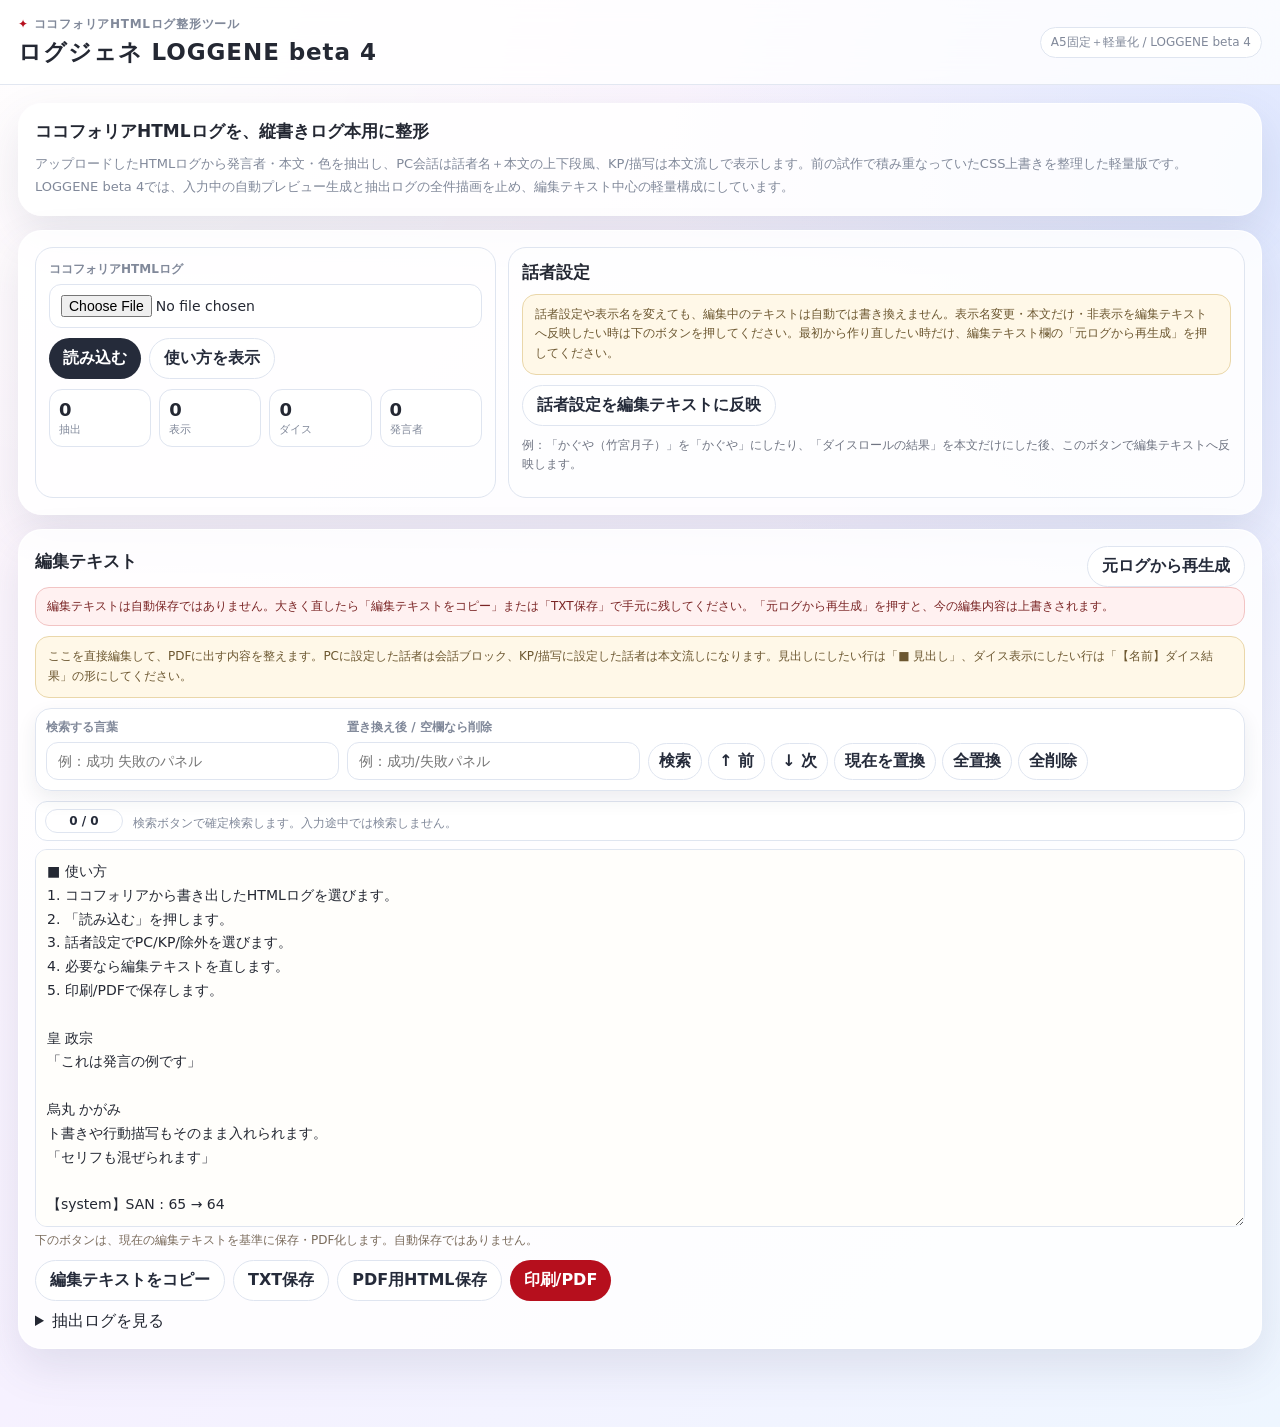
==== index.html @ 78e74b11 "Add files via upload" ====
<!DOCTYPE html>
<html lang="ja">
<head>
<meta charset="UTF-8" />
<meta name="viewport" content="width=device-width, initial-scale=1.0" />
<title>ログジェネ LOGGENE beta 4 軽量版</title>
<link rel="icon" href="favicon.ico" sizes="any">
<link rel="icon" type="image/png" sizes="32x32" href="favicon-32x32.png">
<link rel="icon" type="image/png" sizes="16x16" href="favicon-16x16.png">
<link rel="apple-touch-icon" href="apple-touch-icon.png">
<link rel="manifest" href="site.webmanifest">
<meta name="theme-color" content="#1900a8">
<style>
:root{
  --bg1:#fff8fb;
  --bg2:#f6f1ff;
  --bg3:#eef6ff;
  --card:rgba(255,255,255,.84);
  --paper:#fffdf8;
  --ink:#242833;
  --muted:#81899a;
  --line:#dfe5f0;
  --accent:#b60f1d;
  --shadow:0 18px 44px rgba(75,82,115,.13);
  --preview-font:15px;
  --speaker-height:7.2em;
  --speaker-font:.86em;
  --body-height:30em;
  --turn-gap:1.1em;
}
*{box-sizing:border-box}
html,body{margin:0;min-height:100%}
body{
  color:var(--ink);
  font-family:"Hiragino Sans","Yu Gothic",system-ui,sans-serif;
  background:
    radial-gradient(circle at 8% 0%, rgba(255,255,255,.95), transparent 30%),
    radial-gradient(circle at 100% 12%, rgba(207,225,255,.58), transparent 34%),
    linear-gradient(135deg,var(--bg1),var(--bg2) 52%,var(--bg3));
}
header{
  position:sticky;top:0;z-index:10;
  background:rgba(255,255,255,.78);
  backdrop-filter:blur(16px);
  border-bottom:1px solid rgba(223,229,240,.9);
}
.header-inner{max-width:1280px;margin:0 auto;padding:16px 18px;display:flex;justify-content:space-between;align-items:center;gap:14px}
.kicker{color:var(--muted);font-size:12px;font-weight:900;letter-spacing:.06em}.kicker::before{content:"✦ ";color:var(--accent)}
h1{margin:4px 0 0;font-size:23px;letter-spacing:.04em}.badge{border:1px solid var(--line);background:#fff;border-radius:999px;padding:6px 10px;color:var(--muted);font-size:12px;white-space:nowrap}
main{max-width:1280px;margin:0 auto;padding:18px 18px 64px}.panel{background:var(--card);border:1px solid rgba(255,255,255,.94);box-shadow:var(--shadow);border-radius:24px;padding:16px;margin-bottom:14px}.lead{margin:0;color:var(--muted);font-size:13px;line-height:1.75}h2{font-size:17px;margin:0 0 10px}.grid{display:grid;grid-template-columns:1fr 1.6fr;gap:12px}.box{border:1px solid var(--line);background:rgba(255,255,255,.62);border-radius:18px;padding:13px}label{display:block;margin:0 0 6px;color:var(--muted);font-size:12px;font-weight:800}input,select,textarea{width:100%;border:1px solid var(--line);background:#fff;color:var(--ink);border-radius:12px;padding:10px 11px;font:inherit;font-size:14px}textarea{min-height:300px;height:42vh;line-height:1.7;resize:vertical;background:#fffefb}.checks{display:grid;grid-template-columns:repeat(2,minmax(0,1fr));gap:6px 12px}.check{display:flex;align-items:center;gap:8px;margin:0;color:#414755;font-size:13px;font-weight:500}.check input{width:auto}.settings-row{display:grid;grid-template-columns:repeat(5,minmax(0,1fr));gap:10px;margin-top:10px}.buttons{display:flex;flex-wrap:wrap;gap:8px;margin-top:10px}button{min-height:38px;border:0;border-radius:999px;background:#252b3a;color:#fff;padding:9px 14px;font:inherit;font-weight:900;cursor:pointer}button.secondary{background:#fff;color:#252b3a;border:1px solid var(--line)}button.warn{background:var(--accent)}button.small{min-height:27px;padding:3px 8px;font-size:11px}.stats{display:grid;grid-template-columns:repeat(4,1fr);gap:8px;margin-top:10px}.stat{background:#fff;border:1px solid var(--line);border-radius:13px;padding:9px}.stat b{display:block;font-size:18px}.stat span{display:block;color:var(--muted);font-size:11px;margin-top:2px}.names{display:grid;gap:7px;max-height:330px;overflow:auto}.chip{display:grid;grid-template-columns:1fr auto;gap:8px;align-items:start;border:1px solid var(--line);background:#fff;border-radius:14px;padding:9px}.chip-title{display:flex;align-items:center;gap:7px;min-width:0}.dot{width:10px;height:10px;border-radius:999px;background:var(--c,#888);flex:0 0 auto}.chip b{font-size:13px;overflow:hidden;text-overflow:ellipsis;white-space:nowrap}.chip small{display:block;color:var(--muted);font-size:11px;margin:4px 0 6px}.role{display:inline-block;border:1px solid var(--line);border-radius:999px;padding:1px 7px;font-weight:900}.role.pc{background:#252b3a;color:#fff}.role.kp{background:#f6efe1;color:#5b4b32}.role.off{background:#f4f4f4;color:#999}.role.body{background:#e9f3ff;color:#24537a}.role-buttons{display:flex;gap:4px;flex-wrap:wrap;justify-content:flex-end}.notice{background:#fff8e8;border:1px solid #ead7aa;color:#6c5730;border-radius:14px;padding:10px 12px;font-size:12px;line-height:1.65;margin-bottom:10px}.toolbar{display:flex;justify-content:space-between;align-items:center;gap:10px}.toolbar .buttons{margin:0}.preview-shell{height:76vh;min-height:680px;overflow:auto;padding:18px;border:1px solid var(--line);border-radius:22px;background:linear-gradient(90deg, rgba(210,216,228,.35) 1px, transparent 1px) 0 0/28px 28px,var(--paper);box-shadow:inset 0 0 0 1px rgba(255,255,255,.6)}.page{min-width:max-content;width:max-content;height:100%;padding:0 24px;writing-mode:vertical-rl;text-orientation:mixed;font-family:"Yu Mincho","Hiragino Mincho ProN","YuMincho",serif;font-size:var(--preview-font);line-height:1.9;letter-spacing:.03em;color:#171410}.pc-group{display:inline-flex;flex-direction:row-reverse;align-items:flex-start;vertical-align:top;writing-mode:horizontal-tb;gap:var(--turn-gap);margin-left:1.15em;break-inside:avoid}.pc-turn{display:inline-flex;flex-direction:column;align-items:flex-end;justify-content:flex-start;flex:0 0 auto;min-width:max-content;break-inside:avoid}.pc-speaker{display:block;writing-mode:vertical-rl;text-orientation:mixed;font-weight:900;font-size:var(--speaker-font);line-height:1.55;letter-spacing:.08em;min-height:var(--speaker-height);min-width:1.65em;width:max-content;margin:0 0 .42em;padding:0;text-align:start}.pc-body{display:block;writing-mode:vertical-rl;text-orientation:mixed;white-space:pre-wrap;line-height:1.9;min-width:1.85em;width:max-content;height:var(--body-height);max-height:var(--body-height);padding:.42em 0 0;border-top:1.6px solid rgba(35,31,27,.48);overflow-wrap:anywhere;word-break:normal}.narration{display:inline-block;vertical-align:top;writing-mode:vertical-rl;text-orientation:mixed;margin-left:1.05em;line-height:1.9;white-space:pre-wrap;break-inside:avoid}.narration strong{font-weight:900}.narration .mark{color:#8d7444;font-size:.72em;font-weight:900}.dice{display:inline-flex;vertical-align:top;writing-mode:vertical-rl;text-orientation:mixed;align-items:flex-start;justify-content:flex-start;margin-left:1.1em;padding:.45em .28em;border-radius:8px;background:#f4f0ea;color:#6f675d;font-size:.9em;white-space:pre-wrap;break-inside:avoid}.dice-name{font-weight:900;color:#4f463c;margin-bottom:.25em}.horizontal{writing-mode:horizontal-tb!important;min-width:auto;width:auto;height:auto}.horizontal .pc-group,.horizontal .pc-turn,.horizontal .pc-speaker,.horizontal .pc-body,.horizontal .narration,.horizontal .dice{display:block!important;writing-mode:horizontal-tb!important;min-width:0!important;width:auto!important;height:auto!important;max-height:none!important}.horizontal .pc-group{margin:0 0 1em!important}.horizontal .pc-turn{margin:0 0 1.1em!important}.horizontal .pc-speaker{min-height:0!important;border-bottom:1px solid #e1d7c9;margin:0 0 .3em!important;padding:0 0 .25em!important}.horizontal .pc-body{border-top:0!important;border-left:3px solid #ddd;padding:.1em 0 .1em .8em!important}.horizontal .narration,.horizontal .dice{margin:0 0 1em!important}.raw{max-height:220px;overflow:auto;background:#fff;border:1px solid var(--line);border-radius:12px;padding:10px;font-size:12px}.raw-item{border-bottom:1px solid #eee6d8;padding:8px 0}.raw-meta{display:flex;gap:6px;flex-wrap:wrap;color:var(--muted);margin-bottom:4px}.raw-body{white-space:pre-wrap;line-height:1.6}@media(max-width:980px){.grid{grid-template-columns:1fr}.settings-row,.checks{grid-template-columns:1fr 1fr}.preview-shell{min-height:610px}}@media(max-width:640px){main{padding:12px}.header-inner{display:block}h1{font-size:20px}.badge{display:inline-block;margin-top:8px}.settings-row,.checks,.stats{grid-template-columns:1fr}.buttons button{width:100%}}

.find-panel{display:grid;grid-template-columns:1fr 1fr auto;gap:8px;align-items:end;margin:10px 0}.find-panel .find-buttons{display:flex;gap:6px;flex-wrap:wrap}.find-panel button{min-height:34px;padding:7px 10px}.find-note{color:var(--muted);font-size:12px;line-height:1.5;margin-top:4px}
/* v9: dialogue rule behavior */
.pc-turn.speaker-continued .pc-speaker{visibility:hidden;}
.pc-turn.speaker-change{margin-left:.42em;}
.pc-turn.dialogue-connect .pc-body{margin-left:-.46em;padding-left:.46em;}
.pc-turn.speaker-change.dialogue-connect .pc-body{margin-left:-.88em;padding-left:.88em;}
@media(max-width:760px){.find-panel{grid-template-columns:1fr}.find-panel .find-buttons button{width:100%}}
#measureHost{position:absolute!important;left:-100000px!important;top:0!important;display:block!important;visibility:hidden!important;background:#fff!important;pointer-events:none!important;z-index:-1!important}
#printHost .print-page,#measureHost .print-page{box-sizing:border-box;width:118mm;height:178mm;margin:0;padding:0;overflow:hidden;background:#fff;page-break-after:always;break-after:page}
#printHost .print-page:last-child,#measureHost .print-page:last-child{page-break-after:auto;break-after:auto}
#printHost .print-content,#measureHost .print-content{display:block;box-sizing:border-box;width:100%;height:100%;padding-left:3mm;writing-mode:vertical-rl;text-orientation:mixed;font-family:"Yu Mincho","Hiragino Mincho ProN","YuMincho",serif;font-size:10.2pt;line-height:1.78;letter-spacing:.025em;color:#171410;background:#fff;overflow:hidden}
#printHost .pc-group,#measureHost .pc-group{display:inline-flex;flex-direction:row-reverse;align-items:flex-start;vertical-align:top;writing-mode:horizontal-tb;gap:.75em;margin-left:.85em;break-inside:avoid;page-break-inside:avoid}
#printHost .pc-turn,#measureHost .pc-turn{display:inline-flex;flex-direction:column;align-items:flex-end;justify-content:flex-start;flex:0 0 auto;min-width:max-content;margin:0;padding:0;break-inside:avoid;page-break-inside:avoid}
#printHost .pc-speaker,#measureHost .pc-speaker{display:block;writing-mode:vertical-rl;text-orientation:mixed;font-weight:900;font-size:.8em;line-height:1.5;letter-spacing:.07em;min-height:6.2em;min-width:1.6em;width:max-content;margin:0 0 .32em;padding:0;text-align:start;box-sizing:border-box}
#printHost .pc-body,#measureHost .pc-body{display:block;writing-mode:vertical-rl;text-orientation:mixed;white-space:pre-wrap;line-height:1.78;min-width:1.75em;width:max-content;height:var(--pdf-body-height,34em);max-height:var(--pdf-body-height,34em);margin:0;padding:.32em 0 0;box-sizing:border-box;border-top:1.35px solid rgba(35,31,27,.52);overflow-wrap:anywhere;word-break:normal;overflow:visible}
#printHost .narration,#measureHost .narration{display:inline-block;vertical-align:top;writing-mode:vertical-rl;text-orientation:mixed;margin-left:.85em;line-height:1.78;white-space:pre-wrap;break-inside:avoid;page-break-inside:avoid}
#printHost .narration strong,#measureHost .narration strong{font-weight:900}
#printHost .narration .mark,#measureHost .narration .mark{color:#8d7444;font-size:.72em;font-weight:900}
#printHost .dice,#measureHost .dice{display:inline-block;vertical-align:top;writing-mode:vertical-rl;text-orientation:mixed;margin-left:.85em;padding:.45em .35em;border-radius:8px;background:#fff;color:#4f463c;border:1.2px solid rgba(95,86,74,.7);font-size:.86em;font-weight:700;line-height:1.62;white-space:pre-wrap;break-inside:avoid;page-break-inside:avoid;box-sizing:border-box;overflow:visible;overflow-wrap:anywhere;word-break:normal;-webkit-print-color-adjust:exact;print-color-adjust:exact}
#printHost .dice-name,#measureHost .dice-name{font-weight:900;color:#4f463c;margin-bottom:.25em}

#printHost{display:none}
@media print{
  @page{size:A5;margin:16mm 14mm}
  html,body{margin:0!important;padding:0!important;background:#fff!important;min-height:0!important}
  body > *:not(#printHost){display:none!important}
  #printHost{
    display:block!important;
    margin:0!important;
    padding:0!important;
    background:#fff!important;
    color:#171410!important;
  }
  #printHost .print-page{
    display:block!important;
    writing-mode:vertical-rl!important;
    text-orientation:mixed!important;
    font-family:"Yu Mincho","Hiragino Mincho ProN","YuMincho",serif!important;
    font-size:10.5pt!important;
    line-height:1.85!important;
    letter-spacing:.03em!important;
    color:#171410!important;
    background:#fff!important;
    height:240mm!important;
    width:max-content!important;
    min-width:max-content!important;
    overflow:visible!important;
    padding:0!important;
    margin:0!important;
  }
  #printHost .pc-group{
    display:inline-flex!important;
    flex-direction:row-reverse!important;
    align-items:flex-start!important;
    vertical-align:top!important;
    writing-mode:horizontal-tb!important;
    gap:1.05em!important;
    margin-left:1.1em!important;
    break-inside:avoid!important;
    page-break-inside:avoid!important;
  }
  #printHost .pc-turn{
    display:inline-flex!important;
    flex-direction:column!important;
    align-items:flex-end!important;
    flex:0 0 auto!important;
    min-width:max-content!important;
    break-inside:avoid!important;
    page-break-inside:avoid!important;
  }
  #printHost .pc-speaker{
    display:block!important;
    writing-mode:vertical-rl!important;
    text-orientation:mixed!important;
    font-weight:900!important;
    font-size:.82em!important;
    line-height:1.55!important;
    letter-spacing:.08em!important;
    min-height:7.2em!important;
    min-width:1.65em!important;
    width:max-content!important;
    margin:0 0 .38em!important;
    padding:0!important;
  }
  #printHost .pc-body{
    display:block!important;
    writing-mode:vertical-rl!important;
    text-orientation:mixed!important;
    white-space:pre-wrap!important;
    line-height:1.85!important;
    min-width:1.85em!important;
    width:max-content!important;
    height:30em!important;
    max-height:30em!important;
    padding:.38em 0 0!important;
    border-top:1.4px solid rgba(35,31,27,.48)!important;
    overflow-wrap:anywhere!important;
  }
  #printHost .narration{
    display:inline-block!important;
    vertical-align:top!important;
    writing-mode:vertical-rl!important;
    text-orientation:mixed!important;
    margin-left:1.05em!important;
    line-height:1.85!important;
    white-space:pre-wrap!important;
    break-inside:avoid!important;
    page-break-inside:avoid!important;
  }
  #printHost .dice{
    display:inline-flex!important;
    vertical-align:top!important;
    writing-mode:vertical-rl!important;
    text-orientation:mixed!important;
    margin-left:1.1em!important;
    padding:.42em .25em!important;
    border-radius:8px!important;
    background:#f4f0ea!important;
    color:#6f675d!important;
    font-size:.9em!important;
    white-space:pre-wrap!important;
    break-inside:avoid!important;
    page-break-inside:avoid!important;
  }
}


/* v5: PDF safety mode + PC dialogue rule preservation.
   Print pages are still generated manually, but each page keeps the same
   PC structure as the preview: speaker row / separator rule / body row. */
@media print{
  @page{size:A5;margin:14mm 12mm}
  html,body{margin:0!important;padding:0!important;background:#fff!important;width:auto!important;height:auto!important;min-height:0!important;overflow:visible!important}
  body > *:not(#printHost){display:none!important}
  #printHost{display:block!important;margin:0!important;padding:0!important;background:#fff!important;color:#171410!important;overflow:visible!important}
  #printHost .print-page{
    display:block!important;
    box-sizing:border-box!important;
    width:124mm!important;
    height:182mm!important;
    min-width:0!important;
    max-width:124mm!important;
    min-height:0!important;
    max-height:182mm!important;
    margin:0!important;
    padding:0!important;
    overflow:hidden!important;
    background:#fff!important;
    page-break-after:always!important;
    break-after:page!important;
  }
  #printHost .print-page:last-child{page-break-after:auto!important;break-after:auto!important}
  #printHost .print-content{
    display:block!important;
    width:100%!important;
    height:100%!important;
    writing-mode:vertical-rl!important;
    text-orientation:mixed!important;
    font-family:"Yu Mincho","Hiragino Mincho ProN","YuMincho",serif!important;
    font-size:10.5pt!important;
    line-height:1.85!important;
    letter-spacing:.03em!important;
    color:#171410!important;
    overflow:hidden!important;
  }
  #printHost .pc-group{
    display:inline-flex!important;
    flex-direction:row-reverse!important;
    align-items:flex-start!important;
    vertical-align:top!important;
    writing-mode:horizontal-tb!important;
    gap:.9em!important;
    margin-left:1em!important;
    break-inside:avoid!important;
    page-break-inside:avoid!important;
  }
  #printHost .pc-turn{
    display:inline-flex!important;
    flex-direction:column!important;
    align-items:flex-end!important;
    justify-content:flex-start!important;
    flex:0 0 auto!important;
    width:auto!important;
    min-width:max-content!important;
    margin:0!important;
    padding:0!important;
    break-inside:avoid!important;
    page-break-inside:avoid!important;
  }
  #printHost .pc-speaker{
    display:block!important;
    writing-mode:vertical-rl!important;
    text-orientation:mixed!important;
    font-weight:900!important;
    font-size:.82em!important;
    line-height:1.55!important;
    letter-spacing:.08em!important;
    min-height:7.2em!important;
    min-width:1.65em!important;
    width:max-content!important;
    margin:0 0 .38em 0!important;
    padding:0!important;
    text-align:start!important;
  }
  #printHost .pc-body{
    display:block!important;
    writing-mode:vertical-rl!important;
    text-orientation:mixed!important;
    white-space:pre-wrap!important;
    line-height:1.85!important;
    min-width:1.85em!important;
    width:max-content!important;
    height:26em!important;
    max-height:26em!important;
    margin:0!important;
    padding:.38em 0 0!important;
    box-sizing:border-box!important;
    border-top:1.45px solid rgba(35,31,27,.52)!important;
    overflow-wrap:anywhere!important;
    word-break:normal!important;
  }
  #printHost .narration{
    display:inline-block!important;
    vertical-align:top!important;
    writing-mode:vertical-rl!important;
    text-orientation:mixed!important;
    margin-left:1em!important;
    line-height:1.85!important;
    white-space:pre-wrap!important;
    break-inside:avoid!important;
    page-break-inside:avoid!important;
  }
  #printHost .narration strong{font-weight:900!important}
  #printHost .narration .mark{color:#8d7444!important;font-size:.72em!important;font-weight:900!important}
  #printHost .dice{
    display:inline-flex!important;
    vertical-align:top!important;
    writing-mode:vertical-rl!important;
    text-orientation:mixed!important;
    margin-left:1em!important;
    padding:.42em .25em!important;
    border-radius:8px!important;
    background:#f4f0ea!important;
    color:#6f675d!important;
    font-size:.9em!important;
    white-space:pre-wrap!important;
    break-inside:avoid!important;
    page-break-inside:avoid!important;
  }
  #printHost .dice-name{font-weight:900!important;color:#4f463c!important;margin-bottom:.25em!important}
}



/* v7: PDF callout border + fuller pages */
@media print{
  #printHost, #printHost *{
    -webkit-print-color-adjust:exact!important;
    print-color-adjust:exact!important;
  }
  #printHost .print-content{
    font-size:10.5pt!important;
    line-height:1.78!important;
  }
  #printHost .pc-group{
    gap:.78em!important;
    margin-left:.9em!important;
  }
  #printHost .pc-speaker{
    min-height:6.6em!important;
    margin-bottom:.34em!important;
  }
  #printHost .pc-body{
    height:38em!important;
    max-height:38em!important;
    border-top:1.55px solid rgba(35,31,27,.62)!important;
    padding-top:.36em!important;
  }
  #printHost .dice{
    display:inline-block!important;
    border:1px solid rgba(95,86,74,.55)!important;
    background:#fff!important;
    color:#4f463c!important;
    padding:.5em .35em!important;
    border-radius:8px!important;
    font-weight:700!important;
    line-height:1.7!important;
    box-decoration-break:clone!important;
    -webkit-box-decoration-break:clone!important;
  }
  #printHost .callout{
    border:1.2px solid rgba(95,86,74,.68)!important;
  }
  #printHost .narration{
    margin-left:.92em!important;
  }
}



/* v9: PDF header/footer-safe page, page number, find result navigator, callout overflow fix */
.find-panel.upgraded{grid-template-columns:1fr 1fr 2fr;align-items:end}.find-status-row{display:flex;align-items:center;gap:10px;margin:6px 0 8px}.find-counter{display:inline-flex;align-items:center;justify-content:center;min-width:68px;border:1px solid var(--line);border-radius:999px;background:#fff;padding:4px 10px;font-weight:900;color:#252b3a;font-size:12px}.find-results{display:flex;gap:6px;overflow-x:auto;padding:6px 0 2px;margin-bottom:8px}.find-result{display:flex;align-items:center;gap:6px;min-width:210px;max-width:310px;min-height:32px;border:1px solid var(--line);border-radius:12px;background:#fff;color:#252b3a;padding:6px 8px;text-align:left;font-size:12px;font-weight:600}.find-result b{flex:0 0 auto;color:var(--muted)}.find-result span{overflow:hidden;text-overflow:ellipsis;white-space:nowrap}.find-result mark{background:#fff2a8;border-radius:4px;padding:0 2px}.find-result.active{border-color:#252b3a;box-shadow:0 0 0 2px rgba(37,43,58,.12)}
@media(max-width:760px){.find-panel.upgraded{grid-template-columns:1fr}.find-status-row{align-items:flex-start;flex-direction:column}.find-results{display:grid;grid-template-columns:1fr}.find-result{max-width:none;width:100%}}

#printHost .print-page,#measureHost .print-page{width:148mm!important;height:210mm!important;padding:13mm 12mm 15mm 12mm!important;margin:0!important;position:relative!important;overflow:hidden!important;background:#fff!important;box-sizing:border-box!important;page-break-after:always!important;break-after:page!important;}
#printHost .print-content,#measureHost .print-content{width:100%!important;height:100%!important;padding:0 2mm 4mm 0!important;box-sizing:border-box!important;overflow:hidden!important;background:#fff!important;}
#printHost .page-mark,#measureHost .page-mark{position:absolute;left:0;right:0;bottom:5mm;text-align:center;font-family:"Yu Mincho","Hiragino Mincho ProN","YuMincho",serif;font-size:9pt;letter-spacing:.08em;color:#171410;writing-mode:horizontal-tb!important;}
#printHost .dice,#measureHost .dice{display:inline-block!important;max-height:156mm!important;min-width:1.8em!important;line-height:1.52!important;font-size:8.8pt!important;padding:.38em .32em!important;border:1.25px solid rgba(95,86,74,.75)!important;border-radius:7px!important;background:#fff!important;overflow:hidden!important;box-sizing:border-box!important;}
#printHost .dice-text,#measureHost .dice-text{display:block!important;writing-mode:vertical-rl!important;text-orientation:mixed!important;white-space:pre-wrap!important;overflow-wrap:anywhere!important;word-break:normal!important;}
#printHost .after-callout,#measureHost .after-callout{margin-left:.95em!important;}
@media print{ @page{size:A5;margin:0!important} html,body{width:148mm!important;min-height:210mm!important;margin:0!important;padding:0!important;background:#fff!important} body > *:not(#printHost){display:none!important} #printHost{display:block!important;margin:0!important;padding:0!important;background:#fff!important;overflow:visible!important} #printHost .print-page{width:148mm!important;height:210mm!important;padding:13mm 12mm 15mm 12mm!important;margin:0!important;position:relative!important;overflow:hidden!important;page-break-after:always!important;break-after:page!important;box-shadow:none!important} #printHost .print-page:last-child{page-break-after:auto!important;break-after:auto!important} #printHost .print-content{width:100%!important;height:100%!important;padding:0 2mm 4mm 0!important;overflow:hidden!important} #printHost .page-mark{position:absolute!important;left:0!important;right:0!important;bottom:5mm!important;text-align:center!important;writing-mode:horizontal-tb!important;font-size:9pt!important} }



/* v10: manual search, print size selector, safer PDF margins */
.find-results{display:none!important}
.find-panel.upgraded{grid-template-columns:1fr 1fr 2fr!important}
#findCounter{min-width:78px}
.print-size-help{margin-top:6px;color:var(--muted);font-size:12px;line-height:1.5}
#printHost .print-page,#measureHost .print-page{padding:0!important}
#printHost .print-content,#measureHost .print-content{padding:0!important}
@media print{
  @page{margin:0!important}
}



/* v10 final PDF overrides */
#printHost .pc-body,#measureHost .pc-body{height:var(--pdf-body-height,34em)!important;max-height:var(--pdf-body-height,34em)!important;}
#printHost .dice,#measureHost .dice{max-height:var(--pdf-dice-max,170mm)!important;overflow:hidden!important;}
#printHost .narration,#measureHost .narration{margin-left:.78em!important;}
#printHost .pc-group,#measureHost .pc-group{margin-left:.78em!important;gap:.68em!important;}


/* v13: ダイス枠の直後に本文が詰まって見えないように余白を強める */
.after-callout{margin-left:2.6em!important;vertical-align:top!important;}

/* v40: PDF前プレビュー */
.print-preview-panel{position:relative}
.print-preview-status{display:inline-flex;align-items:center;padding:8px 10px;border:1px solid var(--line);border-radius:999px;background:#fff;color:var(--muted);font-size:12px;font-weight:800}
.print-preview-wrap{height:78vh;min-height:640px;border:1px solid var(--line);border-radius:18px;background:#ddd;overflow:auto;padding:18px;box-shadow:inset 0 0 0 1px rgba(255,255,255,.6)}
#printPreviewFrame{display:block;width:100%;height:100%;border:0;background:#ddd;border-radius:12px}
@media(max-width:800px){.print-preview-wrap{height:70vh;min-height:520px;padding:10px}.print-preview-panel .buttons{gap:6px}}

.find-panel.upgraded{position:sticky;top:8px;z-index:20;background:rgba(255,255,255,.96);backdrop-filter:blur(6px);border:1px solid var(--line);border-radius:16px;padding:10px;box-shadow:0 8px 20px rgba(40,45,60,.08)}
.find-status-row{position:sticky;top:104px;z-index:19;background:rgba(255,255,255,.96);border:1px solid var(--line);border-radius:12px;padding:7px 9px;margin:8px 0;display:flex;gap:10px;align-items:center;flex-wrap:wrap}
.find-results{position:sticky;top:150px;z-index:18;max-height:120px;overflow:auto;background:#fff;border:1px solid var(--line);border-radius:12px;margin:8px 0 10px;padding:6px;box-shadow:0 8px 18px rgba(40,45,60,.06)}
.find-results:empty{display:none}
.find-hit{display:block;width:100%;text-align:left;border:1px solid #ece2d1;background:#fffaf2;color:#252b3a;border-radius:10px;padding:6px 8px;margin:4px 0;font-size:12px;line-height:1.45;min-height:auto;white-space:nowrap;overflow:hidden;text-overflow:ellipsis}
.find-hit.active{background:#252b3a;color:#fff;border-color:#252b3a}
.find-context{font-weight:800}

.preview-editable{outline:0;border-radius:8px;transition:background .12s, box-shadow .12s;}
.preview-editable:hover{background:rgba(176,140,82,.10);box-shadow:0 0 0 1px rgba(176,140,82,.22) inset;}
.preview-editable:focus{background:rgba(255,248,230,.95);box-shadow:0 0 0 2px rgba(176,140,82,.38) inset;}
.preview-editable[contenteditable="true"]{caret-color:#6f4a18;}
.preview-edit-hint{font-size:12px;color:#7a6b5c;margin:6px 0 0;}

.preset-card{border:1px solid var(--line);border-radius:18px;background:#fffaf0;padding:14px 15px;margin-bottom:12px;line-height:1.8;color:#5b4b2b}.preset-card b{display:block;color:#1f2937;font-size:16px;margin-bottom:4px}.preset-card p{margin:0 0 6px}.preset-card .mini{font-size:12px;color:#88724b}.settings-simple .buttons{margin-top:12px}.save-actions{display:flex;flex-wrap:wrap;gap:8px;margin:10px 0}.save-actions button{min-height:40px}.editor-actions-note{font-size:12px;color:#7a6b5c;line-height:1.6;margin:0 0 8px}.danger-note{background:#fff1f1;border:1px solid #f2c4c4;color:#7a2525;border-radius:14px;padding:9px 11px;font-size:12px;line-height:1.6;margin-bottom:10px}
.mini-note{font-size:12px;color:#6f7482;line-height:1.6;margin:0 0 10px}.display-name-label{display:block;font-size:12px;color:#6f7482;margin-top:6px}.display-name-label input{margin-top:3px}
</style>
</head>
<body>
<header><div class="header-inner"><div><div class="kicker">ココフォリアHTMLログ整形ツール</div><h1>ログジェネ LOGGENE beta 4</h1></div><span class="badge">A5固定＋軽量化 / LOGGENE beta 4</span></div></header>
<main>
<section class="panel intro"><h2>ココフォリアHTMLログを、縦書きログ本用に整形</h2><p class="lead">アップロードしたHTMLログから発言者・本文・色を抽出し、PC会話は話者名＋本文の上下段風、KP/描写は本文流しで表示します。前の試作で積み重なっていたCSS上書きを整理した軽量版です。LOGGENE beta 4では、入力中の自動プレビュー生成と抽出ログの全件描画を止め、編集テキスト中心の軽量構成にしています。</p></section>
<section class="panel controls"><div class="grid"><div class="box"><label for="fileInput">ココフォリアHTMLログ</label><input id="fileInput" type="file" accept=".html,text/html"><div class="buttons"><button id="loadBtn">読み込む</button><button class="secondary" id="demoBtn">使い方を表示</button></div><div class="stats"><div class="stat"><b id="statTotal">0</b><span>抽出</span></div><div class="stat"><b id="statShown">0</b><span>表示</span></div><div class="stat"><b id="statDice">0</b><span>ダイス</span></div><div class="stat"><b id="statNames">0</b><span>発言者</span></div></div></div><div class="box"><h2>話者設定</h2><div class="notice">話者設定や表示名を変えても、編集中のテキストは自動では書き換えません。表示名変更・本文だけ・非表示を編集テキストへ反映したい時は下のボタンを押してください。最初から作り直したい時だけ、編集テキスト欄の「元ログから再生成」を押してください。</div><div class="buttons" style="margin:10px 0"><button class="secondary" id="applySpeakerSettingsBtn" type="button">話者設定を編集テキストに反映</button></div><div class="mini-note">例：「かぐや（竹宮月子）」を「かぐや」にしたり、「ダイスロールの結果」を本文だけにした後、このボタンで編集テキストへ反映します。</div><div id="nameList" class="names"></div></div></div>
<div class="hidden-settings" style="display:none">
  <label class="check"><input id="skipEmpty" type="checkbox" checked>空の発言を除外</label>
  <label class="check"><input id="skipDice" type="checkbox">ダイス結果を除外</label>
  <label class="check"><input id="skipSystem" type="checkbox">system発言を除外</label>
  <label class="check"><input id="mergeSameSpeaker" type="checkbox" checked>同じ発言者の連続発言をまとめる</label>
  <label class="check"><input id="scenarioAsNarration" type="checkbox" checked>シナリオ描写を本文扱いにする</label>
  <label class="check"><input id="fullWidthPunctuation" type="checkbox" checked>記号を縦書き向けに整える</label>
  <select id="fontSize"><option value="15px" selected>標準</option></select>
  <select id="speakerHeight"><option value="7.2em" selected>標準</option></select>
  <select id="speakerFont"><option value=".86em" selected>標準</option></select>
  <select id="bodyHeight"><option value="30em" selected>標準</option></select>
  <select id="turnGap"><option value="1.1em" selected>標準</option></select>
  <select id="pdfSize"><option value="A5" selected>A5（固定）</option></select>
  <select id="pdfLines"><option value="safe" selected>安全</option></select>
  <input id="pdfPcChars" type="number" value="37">
  <input id="pdfMaxCols" type="number" value="14">
  <input id="pdfSafeLeft" type="number" value="2.5">
  <input id="pdfSafeRight" type="number" value="2">
  <input id="pdfSafeBottom" type="number" value="2.5">
  <input id="scenarioNames" type="text" value="部屋説明,START画面,導入,探索可能箇所,プロローグ,お話,ノイズ,決断,ENDA,ニュース,SNS,まとめ,アニメ,手を伸ばす,▼">
  <button id="rerenderBtn" type="button">再変換</button><button id="previewBtn" type="button">プレビュー更新</button><button id="htmlBtn" type="button">HTML保存</button>
</div></section>
<section class="panel editor"><div class="toolbar"><h2>編集テキスト</h2><div class="buttons"><button class="secondary" id="fromLogBtn">元ログから再生成</button></div></div><div class="danger-note">編集テキストは自動保存ではありません。大きく直したら「編集テキストをコピー」または「TXT保存」で手元に残してください。「元ログから再生成」を押すと、今の編集内容は上書きされます。</div><div class="notice">ここを直接編集して、PDFに出す内容を整えます。PCに設定した話者は会話ブロック、KP/描写に設定した話者は本文流しになります。見出しにしたい行は「■ 見出し」、ダイス表示にしたい行は「【名前】ダイス結果」の形にしてください。</div><div class="find-panel upgraded"><div><label for="findText">検索する言葉</label><input id="findText" type="text" placeholder="例：成功 失敗のパネル"></div><div><label for="replaceText">置き換え後 / 空欄なら削除</label><input id="replaceText" type="text" placeholder="例：成功/失敗パネル"></div><div class="find-buttons"><button class="secondary" id="findBtn" type="button">検索</button><button class="secondary" id="prevHitBtn" type="button">↑ 前</button><button class="secondary" id="nextHitBtn" type="button">↓ 次</button><button class="secondary" id="replaceOneBtn" type="button">現在を置換</button><button class="secondary" id="replaceAllBtn" type="button">全置換</button><button class="secondary" id="deleteAllBtn" type="button">全削除</button></div></div><div class="find-status-row"><span id="findCounter" class="find-counter">0 / 0</span><span class="find-note" id="findNote">検索ボタンで確定検索します。入力途中では検索しません。</span></div><div id="findResults" class="find-results" aria-label="検索結果"></div><textarea id="textEditor" placeholder="HTMLログを読み込むとここに整形テキストが入ります。"></textarea><p class="editor-actions-note">下のボタンは、現在の編集テキストを基準に保存・PDF化します。自動保存ではありません。</p><div class="save-actions"><button class="secondary" id="copyBtn">編集テキストをコピー</button><button class="secondary" id="txtBtn">TXT保存</button><button class="secondary" id="printHtmlBtn">PDF用HTML保存</button><button class="warn" id="printBtn">印刷/PDF</button></div><details style="margin-top:10px"><summary>抽出ログを見る</summary><div id="rawPreview" class="raw"></div></details></section>
<div id="previewShell" style="display:none"><div id="verticalPage" class="page"></div></div>


</main>
<div id="printHost" aria-hidden="true"></div><div id="measureHost" aria-hidden="true"></div>
<script>

'use strict';
let entries=[];let excludedNames=new Set();let bodyOnlyNames=new Set();let pcNames=new Set();let displayNames=new Map();let nameAliases=new Map();let isHorizontal=false;let updateTimer=null;let previewBlocks=[];
const $=id=>document.getElementById(id);
const els={fileInput:$('fileInput'),nameList:$('nameList'),textEditor:$('textEditor'),verticalPage:$('verticalPage'),previewShell:$('previewShell'),rawPreview:$('rawPreview')};
function escapeHtml(v){return String(v??'').replaceAll('&','&amp;').replaceAll('<','&lt;').replaceAll('>','&gt;').replaceAll('"','&quot;').replaceAll("'",'&#039;')}
function cleanText(v){return String(v??'').replace(/\u00a0/g,' ').replace(/\r/g,'').replace(/[ \t]+\n/g,'\n').replace(/\n{3,}/g,'\n\n').trim()}
function htmlToText(html){const d=document.createElement('div');d.innerHTML=String(html).replace(/<br\s*\/?\s*>/gi,'\n').replace(/<\/p>/gi,'\n');return cleanText(d.textContent||'')}
function colorFromStyle(style){const m=String(style||'').match(/color\s*:\s*([^;]+)/i);return m?m[1].trim():'#888888'}
function isDiceText(text){const t=String(text||'').trim();if(!t)return false;const formula=/\b(CCB|CC|C)\s*[<＜=≦]/i.test(t)||/\b\d+\s*[dD]\s*\d+\b/.test(t)||/正気度ロール|SAN\s*(チェック|ck|値|減少|ロール)/i.test(t);if(!formula)return false;return /成功|失敗|スペシャル|クリティカル|ファンブル|決定的成功|致命的失敗/.test(t)||/[＞>]\s*\d+|[＜<]\s*\d+|=\s*\d+/.test(t)||/→|⇒/.test(t)||formula}
function processBody(body){let t=toFullWidthAsciiExceptLetters(cleanText(body));if($('fullWidthPunctuation').checked){t=t.replace(/\.{3,}/g,'……').replace(/…{3,}/g,'……').replace(/!/g,'！').replace(/\?/g,'？').replace(/:/g,'：')}return t}
function parseCcfoliaHtml(html){const doc=new DOMParser().parseFromString(html,'text/html');const ps=[...doc.querySelectorAll('p')];return ps.map((p,i)=>{const spans=[...p.querySelectorAll(':scope > span')];const tab=cleanText(spans[0]?.textContent||'').replace(/^\[|\]$/g,'');const name=cleanText(spans[1]?.textContent||'');const bodySpan=spans[2]||p;const body=htmlToText(bodySpan.innerHTML);const color=colorFromStyle(p.getAttribute('style')||'');return {id:i,tab,name,body,color,isDice:isDiceText(body),isSystem:name.toLowerCase()==='system',isEmpty:body.trim().length===0}}).filter(e=>e.name||e.body)}
async function parseSelectedFile(){const file=els.fileInput.files?.[0];if(!file){alert('HTMLファイルを選んでください');return}const html=await file.text();entries=parseCcfoliaHtml(html);excludedNames=new Set();bodyOnlyNames=new Set();displayNames=new Map([...new Set(entries.map(e=>e.name).filter(Boolean))].map(n=>[n,n]));nameAliases=new Map([...displayNames.keys()].map(n=>[n,new Set([n])]));pcNames=new Set(entries.filter(e=>e.name&&!e.isSystem&&e.color.toLowerCase()!=='#888888').map(e=>e.name));renderNameList();renderAll(false)}


function speakerMatchKey(value){
  // 話者照合専用キー。
  // 表示上の縦書き変換で「###2-1」→「＃＃＃２－１」になっても一致するよう、
  // Unicode正規化で半角/全角・記号差を吸収してから比較する。
  return cleanText(value||'')
    .normalize('NFKC')
    .replace(/[\s　]+/g,'')
    .toLocaleLowerCase('ja-JP');
}
function speakerAliasVariants(value){
  const raw=cleanText(value||'');
  if(!raw)return [];
  const vals=new Set([raw, normalizeSpeakerName(raw), raw.normalize('NFKC')]);
  // 「###2-1 導入」系は、編集テキストでは「###2-1」だけ残ることがある。
  const tokens=raw.split(/[\s　]+/).filter(Boolean);
  if(tokens.length>1){
    vals.add(tokens[0]);
    vals.add(normalizeSpeakerName(tokens[0]));
    vals.add(tokens[0].normalize('NFKC'));
  }
  // 「かぐや（竹宮月子）」系は、表示名で「かぐや」だけにする運用がある。
  const beforeParen=raw.split(/[（(]/)[0].trim();
  if(beforeParen && beforeParen!==raw){
    vals.add(beforeParen);
    vals.add(normalizeSpeakerName(beforeParen));
    vals.add(beforeParen.normalize('NFKC'));
  }
  return [...vals].filter(Boolean);
}
function rememberNameAlias(original,value){
  if(!original)return;
  if(!nameAliases.has(original)) nameAliases.set(original,new Set());
  speakerAliasVariants(original).forEach(v=>nameAliases.get(original).add(v));
  speakerAliasVariants(value).forEach(v=>nameAliases.get(original).add(v));
}
function speakerCodeLikeKey(key){
  return /^#+[0-9]/.test(key) || /^scene[0-9]/i.test(key) || /^[0-9]+[-_]/.test(key);
}
function canonicalSpeakerName(raw){
  const name=cleanText(raw||'');
  if(!name)return '';
  if(displayNames.has(name)||pcNames.has(name)||bodyOnlyNames.has(name)||excludedNames.has(name)) return name;
  const key=speakerMatchKey(name);
  const tryMatch=(orig, val)=>{
    const k=speakerMatchKey(val);
    if(!k)return false;
    if(k===key)return true;
    // タイトル系「###2-1 導入」と「###2-1」は同一視する。
    if((speakerCodeLikeKey(k)||speakerCodeLikeKey(key)) && (k.startsWith(key)||key.startsWith(k))) return true;
    return false;
  };
  for(const [orig,set] of nameAliases.entries()){
    if(tryMatch(orig,orig))return orig;
    if(set){for(const alias of set){if(tryMatch(orig,alias))return orig;}}
  }
  for(const [orig,disp] of displayNames.entries()){
    if(tryMatch(orig,orig)||tryMatch(orig,disp)) return orig;
    for(const alias of speakerAliasVariants(orig)){ if(tryMatch(orig,alias)) return orig; }
    for(const alias of speakerAliasVariants(disp)){ if(tryMatch(orig,alias)) return orig; }
  }
  return name;
}
function displayForSpeaker(raw){
  const canon=canonicalSpeakerName(raw);
  return displayNames.get(canon)||raw||canon;
}
function isPcName(raw){return pcNames.has(canonicalSpeakerName(raw))}
function isBodyOnlyName(raw){return bodyOnlyNames.has(canonicalSpeakerName(raw))}
function isExcludedName(raw){return excludedNames.has(canonicalSpeakerName(raw))}
function applySpeakerSettingsToEditor(){
  const originalText=els.textEditor.value||'';
  if(!originalText.trim()){alert('編集テキストが空です');return}

  const nameRows=[...displayNames.keys()].map(orig=>{
    rememberNameAlias(orig, displayNames.get(orig)||orig);
    const aliases=new Set();
    speakerAliasVariants(orig).forEach(v=>aliases.add(v));
    speakerAliasVariants(displayNames.get(orig)||orig).forEach(v=>aliases.add(v));
    const saved=nameAliases.get(orig);
    if(saved) saved.forEach(v=>speakerAliasVariants(v).forEach(x=>aliases.add(x)));
    const cleanAliases=[...aliases].map(v=>cleanText(v)).filter(Boolean);
    const aliasKeys=new Set(cleanAliases.map(v=>speakerMatchKey(v)));
    const role=isExcludedName(orig)?'off':isBodyOnlyName(orig)?'body':isPcName(orig)?'pc':'kp';
    return {orig, display:cleanText(displayNames.get(orig)||orig), role, aliases:cleanAliases, aliasKeys};
  });
  const aliasToRow=[];
  nameRows.forEach(row=>row.aliases.forEach(a=>aliasToRow.push([a,row])));
  aliasToRow.sort((a,b)=>b[0].length-a[0].length);

  function rowForName(name){
    const n=cleanText(name||'');
    if(!n)return null;
    const key=speakerMatchKey(n);
    const canon=canonicalSpeakerName(n);
    let direct=nameRows.find(r=>r.orig===canon || r.aliasKeys.has(key) || r.aliases.some(a=>speakerMatchKey(a)===key));
    if(direct)return direct;
    // 「###2-1 導入」⇔「###2-1」など、タイトルコードの部分一致。
    direct=nameRows.find(r=>[...r.aliasKeys].some(k=>(speakerCodeLikeKey(k)||speakerCodeLikeKey(key))&&(k.startsWith(key)||key.startsWith(k))));
    return direct||null;
  }
  function escReg(s){return String(s).replace(/[.*+?^${}()|[\]\\]/g,'\\$&')}
  function normalizeBlockNewlines(s){return String(s||'').replace(/[ \t]+\n/g,'\n').replace(/\n{3,}/g,'\n\n').trim()}

  function transformCalloutLine(line){
    const m=String(line).match(/^([ \t]*)【([^】]+)】([\s\S]*)$/);
    if(!m)return {text:line, changed:false, touched:false};
    const row=rowForName(m[2]);
    if(!row)return {text:line, changed:false, touched:false};
    const indent=m[1]||'';
    const body=cleanText(m[3]||'');
    let next=line;
    if(row.role==='off') next='';
    else if(row.role==='body') next=body;
    else if(row.role==='pc') next=body ? `${row.display}\n${body}` : row.display;
    else next=body ? `■ ${row.display}\n${body}` : `■ ${row.display}`;
    return {text:next, changed:next!==line, touched:true};
  }

  function transformSingleSpeakerLine(line){
    const raw=String(line||'');
    const clean=cleanText(raw);
    if(!clean)return {text:line, changed:false, touched:false, removeFollowing:false};

    // ■/◆ 話者名
    const heading=clean.match(/^([■◆])\s*(.+)$/);
    if(heading){
      const row=rowForName(heading[2]);
      if(!row)return {text:line, changed:false, touched:false, removeFollowing:false};
      let next=line;
      if(row.role==='off') next='';
      else if(row.role==='body') next='';
      else if(row.role==='pc') next=row.display;
      else next=`${heading[1]} ${row.display}`;
      return {text:next, changed:next!==line, touched:true, removeFollowing:row.role==='off'};
    }

    // 話者名：本文
    for(const [alias,row] of aliasToRow){
      const re=new RegExp(`^${escReg(alias)}\\s*[：:]\\s*([\\s\\S]*)$`);
      const m=clean.match(re);
      if(m){
        const body=cleanText(m[1]||'');
        let next=line;
        if(row.role==='off') next='';
        else if(row.role==='body') next=body;
        else if(row.role==='pc') next=body ? `${row.display}\n${body}` : row.display;
        else next=body ? `■ ${row.display}\n${body}` : `■ ${row.display}`;
        return {text:next, changed:next!==line, touched:true, removeFollowing:row.role==='off'};
      }
    }

    // 話者名だけの行。完全一致またはタイトルコード一致だけにする。
    const row=rowForName(clean);
    if(row){
      let next=line;
      if(row.role==='off') next='';
      else if(row.role==='body') next='';
      else if(row.role==='pc') next=row.display;
      else next=`■ ${row.display}`;
      return {text:next, changed:next!==line, touched:true, removeFollowing:row.role==='off'};
    }
    return {text:line, changed:false, touched:false, removeFollowing:false};
  }

  function lineLooksLikeAnySpeaker(line){
    const clean=cleanText(line||'');
    if(!clean)return false;
    if(/^【([^】]+)】/.test(clean)) return !!rowForName(clean.match(/^【([^】]+)】/)[1]);
    const h=clean.match(/^([■◆])\s*(.+)$/);
    if(h && rowForName(h[2]))return true;
    if(rowForName(clean))return true;
    return false;
  }

  function transformSpeakerBlock(block){
    if(!block.trim())return {text:block, changed:false, touched:false};
    const lines=block.split('\n');
    let touched=false, changed=false;
    let out=[];
    let skipUntilBoundary=false;

    for(let i=0;i<lines.length;i++){
      const line=lines[i];
      if(skipUntilBoundary){
        if(!cleanText(line)) { out.push(line); skipUntilBoundary=false; continue; }
        if(lineLooksLikeAnySpeaker(line)){ skipUntilBoundary=false; }
        else { changed=true; continue; }
      }
      const call=transformCalloutLine(line);
      if(call.touched){
        touched=true; if(call.changed)changed=true;
        if(call.text) out.push(...call.text.split('\n'));
        continue;
      }
      const sp=transformSingleSpeakerLine(line);
      if(sp.touched){
        touched=true; if(sp.changed)changed=true;
        if(sp.text) out.push(...sp.text.split('\n'));
        if(sp.removeFollowing) skipUntilBoundary=true;
        continue;
      }
      out.push(line);
    }
    return {text:normalizeBlockNewlines(out.join('\n')), changed, touched};
  }

  const tokens=originalText.split(/(\n{2,})/);
  let changed=0;
  let touched=0;
  const out=tokens.map(tok=>{
    if(/^\n{2,}$/.test(tok))return tok;
    const r=transformSpeakerBlock(tok);
    if(r.touched)touched++;
    if(r.changed)changed++;
    return r.text;
  }).join('').replace(/\n{3,}/g,'\n\n').trim();

  if(changed){
    els.textEditor.value=out;
    schedulePreview();
    findMatches=[];findIndex=-1;
    const counter=$('findCounter'); if(counter)counter.textContent='0 / 0';
    alert(`${changed}ブロックの話者設定を編集テキストへ反映しました。`);
  }else if(touched){
    alert('話者設定は見つかりましたが、編集テキスト上で変更が必要な箇所はありませんでした。');
  }else{
    alert('編集テキスト内に、話者設定と一致する話者名が見つかりませんでした。\n半角/全角や「###2-1」形式も吸収しますが、該当名が本文中だけにある場合は反映対象になりません。');
  }
}


function scenarioKeys(){return $('scenarioNames').value.split(',').map(s=>s.trim()).filter(Boolean)}
function isScenarioEntry(e){if(e.isSystem)return false;if(!$('scenarioAsNarration').checked)return false;const low=String(e.color||'').toLowerCase();return low==='#888888'&&scenarioKeys().some(k=>e.name.startsWith(k)||e.name.includes(k))}
function filteredEntries(){let list=entries.filter(e=>{if($('skipEmpty').checked&&e.isEmpty)return false;if($('skipDice').checked&&e.isDice)return false;if($('skipSystem').checked&&e.isSystem)return false;if(isExcludedName(e.name))return false;return true});if($('mergeSameSpeaker').checked)list=mergeEntries(list);return list}
function mergeEntries(list){const out=[];for(const e of list){const p=out[out.length-1];const same=p&&p.name===e.name&&p.isDice===e.isDice&&isScenarioEntry(p)===isScenarioEntry(e);if(same&&!e.isDice&&!e.isSystem){p.body=[p.body,e.body].filter(Boolean).join('\n')}else out.push({...e})}return out}
function entryToText(e){const body=processBody(e.body);if(isBodyOnlyName(e.name))return body;const shown=normalizeSpeakerName(displayForSpeaker(e.name));if(isScenarioEntry(e))return `■ ${shown}\n${body}`;if(e.isSystem||e.isDice)return `【${shown||e.name||'system'}】${body}`;return `${shown}\n${body}`}
function renderAll(keep=true){const list=filteredEntries();els.textEditor.value=normalizeStoryVerticalText(list.map(entryToText).join('\n\n')).trim();renderRaw(list);renderStats(list)}
function renderStats(list){$('statTotal').textContent=entries.length;$('statShown').textContent=list.length;$('statDice').textContent=entries.filter(e=>e.isDice).length;$('statNames').textContent=new Set(entries.map(e=>e.name).filter(Boolean)).size}
function renderRaw(list){els.rawPreview.innerHTML=`<div class="raw-item"><div class="raw-meta"><b>抽出ログ</b></div><div class="raw-body">軽量化のため、抽出ログの全件プレビューは表示していません。抽出件数：${list.length}件</div></div>`}
function renderNameList(){const counts=new Map();const colors=new Map();for(const e of entries){if(!e.name)continue;counts.set(e.name,(counts.get(e.name)||0)+1);if(!colors.has(e.name))colors.set(e.name,e.color)}els.nameList.innerHTML='';[...counts.keys()].sort((a,b)=>a.localeCompare(b,'ja')).forEach(name=>{const role=excludedNames.has(name)?'off':bodyOnlyNames.has(name)?'body':pcNames.has(name)?'pc':'kp';const label=role==='pc'?'PC会話':role==='kp'?'KP/描写':role==='body'?'本文だけ':'非表示';const chip=document.createElement('div');chip.className='chip';chip.innerHTML=`<div><div class="chip-title"><span class="dot" style="--c:${escapeHtml(colors.get(name)||'#888')}"></span><b title="${escapeHtml(name)}">${escapeHtml(name)}</b></div><small>${counts.get(name)}件 / <span class="role ${role}">${label}</span></small><label class="display-name-label">表示名<input type="text" value="${escapeHtml(displayNames.get(name)||name)}" aria-label="PDF/編集表示名"></label></div><div class="role-buttons"><button class="secondary small" data-role="pc">PC</button><button class="secondary small" data-role="kp">KP</button><button class="secondary small" data-role="body">本文だけ</button><button class="secondary small" data-role="off">非表示</button></div>`;chip.querySelector('input').addEventListener('input',ev=>{rememberNameAlias(name,displayNames.get(name)||name);displayNames.set(name,ev.target.value||name);rememberNameAlias(name,ev.target.value||name);});chip.querySelectorAll('button[data-role]').forEach(btn=>btn.addEventListener('click',()=>setRole(name,btn.dataset.role)));els.nameList.appendChild(chip)})}
function setRole(name,role){name=canonicalSpeakerName(name);pcNames.delete(name);excludedNames.delete(name);bodyOnlyNames.delete(name);if(role==='pc')pcNames.add(name);else if(role==='body')bodyOnlyNames.add(name);else if(role==='off')excludedNames.add(name);renderNameList();renderStats(filteredEntries())}
function parseEditableBlocks(text){return String(text||'').split(/\n{2,}/).map(b=>b.trim()).filter(Boolean).map(block=>{const lines=block.split('\n');const first=lines[0]||'';if(first.startsWith('■ '))return {type:'heading',title:normalizeStoryVerticalText(first.replace(/^■\s*/,'')),body:normalizeStoryVerticalText(lines.slice(1).join('\n').trim())};const callout=block.match(/^【([^】]+)】([\s\S]*)$/);if(callout)return {type:'callout',name:callout[1].trim(),body:normalizeStoryVerticalText(callout[2].trim())};return {type:'speech',name:first.trim(),body:normalizeStoryVerticalText(lines.slice(1).join('\n').trim())}})}
function isPcBlock(b){return b.type==='speech'&&isPcName(b.name)}
function isNarrationBlock(b){return b.type==='heading'||(b.type==='speech'&&!isPcName(b.name))}
function mergeEditableBlocks(blocks){
  if(!$('mergeSameSpeaker') || !$('mergeSameSpeaker').checked) return blocks;
  const out=[];
  for(const b of blocks){
    const p=out[out.length-1];
    const same=p && b && p.type===b.type && p.type==='speech' && canonicalSpeakerName(p.name)===canonicalSpeakerName(b.name);
    if(same){
      p.body=[p.body,b.body].filter(Boolean).join('\n');
    }else{
      out.push({...b});
    }
  }
  return out;
}
function renderBlocks(blocks){
  blocks.forEach((b,i)=>b.__idx=i);
  const out=[];let i=0;
  while(i<blocks.length){
    const b=blocks[i];
    if(isPcBlock(b)){
      const group=[];
      while(i<blocks.length&&isPcBlock(blocks[i]))group.push(blocks[i++]);
      out.push(renderPcGroup(group));
      continue;
    }
    if(isNarrationBlock(b)){out.push(renderNarrationBlock(b));i++;continue;}
    out.push(renderCallout(b));i++;
  }
  return out.join('')
}
function renderPcGroup(group){return `<section class="pc-group">${group.map((b,i)=>{const prev=group[i-1];const next=group[i+1];const samePrev=prev&&canonicalSpeakerName(prev.name)===canonicalSpeakerName(b.name);const sameNext=next&&canonicalSpeakerName(next.name)===canonicalSpeakerName(b.name);const cls=['pc-turn'];if(samePrev)cls.push('speaker-continued');if(prev&&canonicalSpeakerName(prev.name)!==canonicalSpeakerName(b.name))cls.push('speaker-change');if(next)cls.push('dialogue-connect');return `<div class="${cls.join(' ')}" data-block="${b.__idx}"><span class="pc-speaker">${escapeHtml(samePrev?'':normalizeSpeakerName(displayForSpeaker(b.name)))}</span><span class="pc-body preview-editable" contenteditable="true" spellcheck="false" data-block="${b.__idx}" data-field="body">${escapeHtml(b.body||'　')}</span></div>`}).join('')}</section>`}
function renderCallout(b){
  const label=`【${b.name||'system'}】`;
  const raw=cleanText(b.body||'');
  const full=b.type==='callout' ? (label+raw) : raw;
  return `<section class="dice preview-editable" contenteditable="true" spellcheck="false" data-block="${b.__idx}" data-field="body"><span class="dice-text">${escapeHtml(full||'　')}</span></section>`;
}
function renderNarrationBlock(b){
  let text='';
  if(b.type==='heading'){
    const title=normalizeStoryVerticalText(cleanText(b.title));
    const body=normalizeStoryVerticalText(cleanText(b.body));
    text=[title?`◆ ${title}`:'',body].filter(Boolean).join('\n');
  }else{
    text=normalizeStoryVerticalText(cleanText(b.body));
  }
  if(!text)return '';
  const html=escapeHtml(text).replace(/^◆\s*([^\n]+)/,'<span class="mark">◆</span> <strong>$1</strong>');
  return `<section class="narration preview-editable" contenteditable="true" spellcheck="false" data-block="${b.__idx}" data-field="${b.type==='heading'?'heading':'body'}">${html}</section>`;
}
function applySettings(){const root=els.verticalPage;root.style.setProperty('--preview-font',$('fontSize').value);root.style.setProperty('--speaker-height',$('speakerHeight').value);root.style.setProperty('--speaker-font',$('speakerFont').value);const h=$('bodyHeight').value;root.style.setProperty('--body-height',h==='auto'?'auto':h);root.style.setProperty('--turn-gap',$('turnGap').value);root.classList.toggle('horizontal',isHorizontal)}
function updatePreview(keep=true){const shell=els.previewShell;const nearStart=shell.scrollLeft>shell.scrollWidth-shell.clientWidth-120;previewBlocks=mergeEditableBlocks(parseEditableBlocks(els.textEditor.value));els.verticalPage.innerHTML=renderBlocks(previewBlocks);applySettings();if(!keep||nearStart)requestAnimationFrame(scrollStart)}
function schedulePreview(){/* beta4: 入力中の自動縦書きプレビュー生成は重いため停止 */}
function scrollStart(){els.previewShell.scrollTop=0;els.previewShell.scrollLeft=els.previewShell.scrollWidth;requestAnimationFrame(()=>{els.previewShell.scrollLeft=els.previewShell.scrollWidth})}
function blockToEditableText(b){
  if(!b)return '';
  if(b.type==='heading') return [`■ ${b.title||''}`, b.body||''].filter(Boolean).join('\n');
  if(b.type==='callout'||b.type==='dice') return `【${b.name||'system'}】${b.body||''}`;
  return [b.name||'', b.body||''].filter(Boolean).join('\n');
}
function blocksToEditableText(blocks){return blocks.map(blockToEditableText).filter(Boolean).join('\n\n').trim()}
function plainTextFromEditable(el){return String(el.innerText||el.textContent||'').replace(/\u00a0/g,' ').replace(/\r/g,'').trim()}
function applyPreviewEdit(el){
  const idx=parseInt(el.dataset.block||'-1',10);
  const field=el.dataset.field||'body';
  const b=previewBlocks[idx];
  if(!b)return;
  let t=normalizeStoryVerticalText(plainTextFromEditable(el));
  if(b.type==='heading' && field==='heading'){
    t=t.replace(/^◆\s*/, '');
    const parts=t.split(/\n/);
    b.title=(parts.shift()||b.title||'').trim();
    b.body=parts.join('\n').trim();
  }else if((b.type==='callout'||b.type==='dice') && /^【[^】]+】/.test(t)){
    const m=t.match(/^【([^】]+)】([\s\S]*)$/);
    b.name=(m[1]||b.name||'').trim();
    b.body=(m[2]||'').trim();
  }else{
    b.body=t;
  }
  els.textEditor.value=blocksToEditableText(previewBlocks);
  findMatches=[];findIndex=-1;$('findCounter').textContent='0 / 0';
  updatePreview(true);
}
els.verticalPage.addEventListener('keydown',e=>{
  if(e.target.closest('.preview-editable') && (e.metaKey||e.ctrlKey) && e.key==='Enter'){
    e.preventDefault(); e.target.blur();
  }
});
els.verticalPage.addEventListener('blur',e=>{const el=e.target.closest&&e.target.closest('.preview-editable');if(el)applyPreviewEdit(el)},true);
function showDemo(){entries=[];excludedNames=new Set();bodyOnlyNames=new Set();pcNames=new Set(['皇 政宗','烏丸 かがみ']);displayNames=new Map([['皇 政宗','皇 政宗'],['烏丸 かがみ','烏丸 かがみ'],['KP','KP']]);nameAliases=new Map([...displayNames.keys()].map(n=>[n,new Set([n])]));els.textEditor.value=`■ 使い方\n1. ココフォリアから書き出したHTMLログを選びます。\n2. 「読み込む」を押します。\n3. 話者設定でPC/KP/除外を選びます。\n4. 必要なら編集テキストを直します。\n5. 印刷/PDFで保存します。\n\n皇 政宗\n「これは発言の例です」\n\n烏丸 かがみ\nト書きや行動描写もそのまま入れられます。\n「セリフも混ぜられます」\n\n【system】SAN : 65 → 64`;renderNameList();renderStats([]);renderRaw([])}
function downloadBlob(content,filename,type){const blob=new Blob([content],{type});const url=URL.createObjectURL(blob);const a=document.createElement('a');a.href=url;a.download=filename;a.click();URL.revokeObjectURL(url)}
async function copyEditor(){await navigator.clipboard.writeText(els.textEditor.value);alert('コピーしました')}
function downloadText(){downloadBlob(els.textEditor.value,'ccfolia_vertical_edit.txt','text/plain;charset=utf-8')}
function downloadHtml(){const css=[...document.querySelectorAll('style')].map(s=>s.textContent).join('\n');const html=`<!DOCTYPE html><html lang="ja"><head><meta charset="UTF-8"><title>縦書きログ</title><style>${css}\nbody{background:#fff}.page{height:240mm}
.preset-card{border:1px solid var(--line);border-radius:18px;background:#fffaf0;padding:14px 15px;margin-bottom:12px;line-height:1.8;color:#5b4b2b}.preset-card b{display:block;color:#1f2937;font-size:16px;margin-bottom:4px}.preset-card p{margin:0 0 6px}.preset-card .mini{font-size:12px;color:#88724b}.settings-simple .buttons{margin-top:12px}.save-actions{display:flex;flex-wrap:wrap;gap:8px;margin:10px 0}.save-actions button{min-height:40px}.editor-actions-note{font-size:12px;color:#7a6b5c;line-height:1.6;margin:0 0 8px}.danger-note{background:#fff1f1;border:1px solid #f2c4c4;color:#7a2525;border-radius:14px;padding:9px 11px;font-size:12px;line-height:1.6;margin-bottom:10px}
</style></head><body><main><section class="preview-shell"><div class="page">${els.verticalPage.innerHTML}</div></section></main></body></html>`;downloadBlob(html,'ccfolia_vertical_book.html','text/html;charset=utf-8')}



function getPdfSpec(){
  const key=($('pdfSize')&&$('pdfSize').value)||'A5';
  const map={
    A5:{key:'A5',name:'A5',w:148,h:210,pt:10.2,line:1.72,pad:{t:12,r:12,b:18,l:12},speakerEm:6.2,dicePt:8.6},
    B5:{key:'B5',name:'B5',w:182,h:257,pt:10.8,line:1.76,pad:{t:14,r:14,b:20,l:14},speakerEm:6.4,dicePt:9.0},
    B6:{key:'B6',name:'B6',w:128,h:182,pt:9.4,line:1.66,pad:{t:11,r:10,b:17,l:10},speakerEm:5.8,dicePt:8.0},
    BUNKO:{key:'BUNKO',name:'文庫本',w:105,h:148,pt:8.6,line:1.58,pad:{t:10,r:9,b:16,l:9},speakerEm:5.4,dicePt:7.5},
    A6:{key:'A6',name:'A6',w:105,h:148,pt:8.6,line:1.58,pad:{t:10,r:9,b:16,l:9},speakerEm:5.4,dicePt:7.5}
  };
  const spec=map[key]||map.A5;
  const lineMode=($('pdfLines')&&$('pdfLines').value)||'normal';
  // v35: v34で少しだけ横切れしたため、A5の初期列数を1列だけ減らし、左側に微小安全域を戻す。
  // 左余白が気になる場合は最大列数を+1、切れる場合は-1で調整する。
  const numVal=(id, fallback)=>{ const el=$(id); const n=parseFloat(el&&el.value); return Number.isFinite(n)?n:fallback; };
  const safeRight=numVal('pdfSafeRight',2.0);
  const safeLeft=numVal('pdfSafeLeft',2.5);
  const safeBottom=numVal('pdfSafeBottom',4.0);
  const contentW=spec.w-spec.pad.r-spec.pad.l-safeRight-safeLeft;
  const contentH=spec.h-spec.pad.t-spec.pad.b-safeBottom;
  const mmPerPt=.35278;
  const charMm=spec.pt*mmPerPt*1.02;
  const colMm=spec.pt*mmPerPt*spec.line*1.03;
  spec.contentW=Math.max(10,contentW);
  spec.contentH=Math.max(20,contentH);
  spec.safeRight=safeRight;
  spec.safeLeft=safeLeft;
  spec.safeBottom=safeBottom;
  let chars=Math.max(18, Math.floor(spec.contentH/charMm)-4);
  if(lineMode==='tight') chars += 8;
  if(lineMode==='safe') chars -= 2;
  if(lineMode==='safer') chars -= 6;
  spec.charsPerCol=Math.max(14, chars);
  const physicalCols=Math.max(3, Math.floor(spec.contentW/colMm)-1);
  spec.colsPerPage=physicalCols;
  const manualPc=parseInt(($('pdfPcChars')&&$('pdfPcChars').value)||'',10);
  spec.pcChars=Number.isFinite(manualPc) && manualPc>0 ? Math.min(48, Math.max(10, manualPc)) : 30;
  spec.diceChars=Math.max(10, Math.floor(spec.charsPerCol*.60));
  const defaultCaps={A5:14,B5:18,B6:11,BUNKO:8,A6:8};
  const manualCap=parseInt(($('pdfMaxCols')&&$('pdfMaxCols').value)||'',10);
  const wanted=Number.isFinite(manualCap)&&manualCap>0 ? manualCap : (defaultCaps[spec.key]||physicalCols);
  spec.pageColCap=Math.max(3, Math.min(physicalCols, wanted));
  return spec;
}
function cloneBlock(b){return JSON.parse(JSON.stringify(b));}
function normalizeVerticalText(text){
  return String(text||'')
    .replace(/\r/g,'')
    .replace(/[ \t]+\n/g,'\n')
    .replace(/\n{3,}/g,'\n\n')
    .trim();
}
function toFullWidthAscii(str){
  // ダイスなど、英数字も含めて完全に全角へ寄せたい場面用。
  return String(str||'').replace(/[!-~]/g,function(ch){return String.fromCharCode(ch.charCodeAt(0)+0xFEE0);});
}
function toFullWidthAsciiExceptLetters(str){
  // ver18: 未使用。本文・セリフは normalizeStoryVerticalText で全角化します。
  // 縦書きCSS上で英字語句が横倒しのまとまりとして出やすくなり、
  // Call of Cthulhu などが C / . / all... のように割れるのを防ぐ。
  return String(str||'').replace(/[!-~]/g,function(ch){
    return /[A-Za-z]/.test(ch) ? ch : String.fromCharCode(ch.charCodeAt(0)+0xFEE0);
  });
}
function halfWidthLatinLetters(str){
  // 旧版で全角化済みの編集テキストを読み込んでも、英字だけ半角へ戻す。
  return String(str||'').replace(/[Ａ-Ｚａ-ｚ]/g,function(ch){return String.fromCharCode(ch.charCodeAt(0)-0xFEE0);});
}
function toFullWidthDigits(str){
  return String(str||'').replace(/[0-9]/g,function(d){return String.fromCharCode(d.charCodeAt(0)+0xFEE0);});
}
function toVerticalSafeSymbols(str){
  return String(str||'')
    .replace(/</g,'＜').replace(/>/g,'＞')
    .replace(/\(/g,'（').replace(/\)/g,'）')
    .replace(/\[/g,'［').replace(/\]/g,'］')
    .replace(/\{/g,'｛').replace(/\}/g,'｝');
}
function normalizeStoryVerticalText(text){
  // ver18: 英字も数字も記号も全角へ寄せる。
  // 1d10 の d だけ半角で横倒しになる事故を避け、全体を縦書きで統一する。
  return toVerticalSafeSymbols(toFullWidthAscii(normalizeVerticalText(text)));
}
function normalizeSpeakerName(text){
  // ver19: 話者名は本文分割に巻き込まず、縦書き名札として安全に出す。
  // 半角記号は全角へ、半角スペースは全角スペースへ寄せる。
  return normalizeStoryVerticalText(text).replace(/[ \t]+/g,'　');
}
function speakerNameUnits(text){
  const s=normalizeSpeakerName(text);
  let n=0;
  for(const ch of s){
    if(/[ 　]/.test(ch)) n+=.55;
    else if(/[、。，．・：；！？!?,.]/.test(ch)) n+=.82;
    else n+=1;
  }
  return n;
}
function currentMaxSpeakerUnits(){
  let max=0;
  for(const name of pcNames){
    const shown=displayNames.get(name)||name;
    max=Math.max(max,speakerNameUnits(shown));
  }
  return max;
}
function normalizeDiceVerticalText(text){
  return toVerticalSafeSymbols(toFullWidthAscii(String(text||'')))
    .replace(/=/g,'＝')
    .replace(/\+/g,'＋').replace(/\-/g,'－')
    .replace(/\*/g,'＊');
}
function splitByVerticalCapacity(text,maxChars){
  const chunks=[];
  let rest=normalizeVerticalText(text);
  if(!rest) return [''];
  while(rest.length>maxChars){
    let cut=rest.lastIndexOf('\n\n',maxChars);
    if(cut<Math.floor(maxChars*.55)) cut=rest.lastIndexOf('\n',maxChars);
    if(cut<Math.floor(maxChars*.55)) cut=rest.lastIndexOf('。',maxChars);
    if(cut<Math.floor(maxChars*.55)) cut=rest.lastIndexOf('」',maxChars);
    if(cut<Math.floor(maxChars*.55)) cut=rest.lastIndexOf('、',maxChars);
    if(cut<Math.floor(maxChars*.55)) cut=maxChars-1;
    chunks.push(rest.slice(0,cut+1).trim());
    rest=rest.slice(cut+1).trim();
  }
  if(rest) chunks.push(rest);
  return chunks;
}
function printUnitWeight(u){
  if(u.type==='pcRun') return Math.max(1.8,(u.bodies?.length||1)*1.65+.65);
  if(u.type==='pc') return 1.48;
  if(u.type==='dice') return 1.55;
  if(u.type==='spacer') return 1.15;
  return 1;
}
function pushNarrationUnits(units,text,spec,opts={}){
  const clean=normalizeStoryVerticalText(text);
  if(!clean) return;
  const chunks=splitByVerticalCapacity(clean,spec.charsPerCol);
  // 同じ文章が折り返された続きの列は、別ブロックより少し近づける。
  chunks.forEach((chunk,i)=>units.push({type:'narration',text:chunk,heading:opts.heading&&i===0,continued:i>0}));
}
function pushPcUnits(units,b,spec){
  const name=normalizeSpeakerName(displayForSpeaker(b.name)||'');
  const chunks=splitByVerticalCapacity(normalizeStoryVerticalText(b.body||'　'),spec.pcChars).filter(Boolean);
  // v26: 1つの会話グループが横に伸びすぎると端切れするため、ページ上限よりかなり少なめで分割。
  const maxCols=Math.max(1, Math.floor(spec.pageColCap || spec.colsPerPage));
  for(let i=0;i<chunks.length;i+=maxCols){
    const bodies=chunks.slice(i,i+maxCols);
    // ページをまたいだ続きでも、読みにくくなるので話者名を再表示する。
    units.push({type:'pcRun',name,bodies,continued:i>0});
  }
}
function isRollLikeText(text){
  return /(?:CCB|CBB|1D\d+|D100|SAN|正気度|目星|聞き耳|幸運|DEX|POW|APP|<=|＞|→)/i.test(String(text||''));
}
function splitFrameText(text,maxChars){
  const chunks=[];
  let rest=String(text||'').replace(/\s*\n+\s*/g,' ').replace(/\s{2,}/g,' ').trim();
  if(!rest) return [];
  const limit=Math.max(14,maxChars||28);
  while(rest.length>limit){
    let cut=-1;
    const min=Math.floor(limit*.45);
    const candidates=[') ＞','） ＞',' ＞',' →','】 ','》 ','。','、',' '];
    for(const mark of candidates){
      const idx=rest.lastIndexOf(mark,limit);
      if(idx>=min){cut=idx+mark.length-1;break;}
    }
    if(cut<min) cut=limit-1;
    chunks.push(rest.slice(0,cut+1).trim());
    rest=rest.slice(cut+1).trim();
  }
  if(rest) chunks.push(rest);
  return chunks;
}
function splitRollFrameText(text,spec){
  const full=String(text||'').replace(/\s*\n+\s*/g,' ').replace(/\s{2,}/g,' ').trim();
  if(!full) return [];
  // ダイス結果は「式」「(1D100...)」「成功/失敗」を別枠に分けると読みにくいので、
  // A5でも収まる長さまでは必ず1本の枠に入れる。
  const keepLimit=Math.max(92, Math.floor((spec.charsPerCol||60)*1.55));
  if(full.length<=keepLimit) return [full];
  // かなり長い特殊ダイスだけ分割する。ただし「＞ 成功/失敗」直前では切らない。
  const protectedText=full.replace(/＞\s*(成功|失敗|スペシャル|クリティカル|ファンブル|決定的成功|致命的失敗)/g,'＞\u00a0$1');
  return splitFrameText(protectedText,keepLimit).map(x=>x.replace(/\u00a0/g,' '));
}
function pushCalloutUnits(units,b,spec){
  const label=`【${b.name||'system'}】`;
  const raw=normalizeVerticalText(b.body||'');
  const source=(label + (raw?(' '+raw):'')).replace(/\s*\n+\s*/g,' ').replace(/\s{2,}/g,' ').trim();
  const roll=isRollLikeText(source);
  const full=roll ? normalizeDiceVerticalText(source) : source;
  // ダイス結果は基本的に1本。パネル文・長文calloutだけ分割。
  const chunks=roll ? splitRollFrameText(full,spec) : splitFrameText(full, Math.max(22, spec.diceChars||22));
  chunks.forEach((chunk,i)=>units.push({type:'dice',text:chunk,continued:i>0,roll}));
}
function pushPcRunFromBodies(units,name,bodyList,spec,meta={}){
  const display=normalizeSpeakerName(displayForSpeaker(name)||'');
  const joined=bodyList.map(x=>normalizeStoryVerticalText(x||'　')).filter(Boolean).join('\n');
  const chunks=splitByVerticalCapacity(joined||'　',spec.pcChars).filter(Boolean);
  const maxCols=Math.max(1, Math.floor(spec.pageColCap || spec.colsPerPage));
  for(let i=0;i<chunks.length;i+=maxCols){
    const bodies=chunks.slice(i,i+maxCols);
    units.push({
      type:'pcRun',
      name:display,
      bodies,
      continued:i>0,
      dialogue:!!meta.dialogue,
      dialogueStart:!!meta.dialogueStart && i===0,
      dialogueEnd:!!meta.dialogueEnd && i+maxCols>=chunks.length,
      speakerChange:!!meta.speakerChange && i===0
    });
  }
}
function flushPcDialogue(units,dialogue,spec){
  if(!dialogue.length) return;
  const runs=[];
  for(const b of dialogue){
    const last=runs[runs.length-1];
    if(last && last.name===b.name){
      last.bodies.push(b.body||'　');
    }else{
      runs.push({name:b.name,bodies:[b.body||'　']});
    }
  }
  runs.forEach((r,i)=>pushPcRunFromBodies(units,r.name,r.bodies,spec,{
    dialogue:true,
    dialogueStart:i===0,
    dialogueEnd:i===runs.length-1,
    speakerChange:i>0
  }));
}
function blocksToPrintUnits(blocks,spec){
  const units=[];
  let dialogue=[];
  const flush=()=>{flushPcDialogue(units,dialogue,spec);dialogue=[];};
  for(const b of blocks){
    if(b.type==='speech'&&isExcludedName(b.name)){continue;}
    if(b.type==='speech'&&isPcName(b.name)){
      dialogue.push(b);
      continue;
    }
    flush();
    if(b.type==='heading'){
      const title=normalizeStoryVerticalText(b.title);
      const body=normalizeStoryVerticalText(b.body);
      pushNarrationUnits(units,[title?`◆ ${title}`:'',body].filter(Boolean).join('\n'),spec,{heading:true});
    }else if(b.type==='callout'||b.type==='dice'){
      pushCalloutUnits(units,b,spec);
    }else if(b.type==='speech'){
      if(isExcludedName(b.name)) continue;
      const body=normalizeStoryVerticalText(b.body||'');
      if(isBodyOnlyName(b.name)) pushNarrationUnits(units,body,spec);
      else pushNarrationUnits(units,b.name ? `${normalizeSpeakerName(displayForSpeaker(b.name))}\n${body}` : body,spec);
    }
  }
  flush();
  return units;
}
function unitColumnWidth(u){
  if(u.type==='pcRun') return Math.max(1, (u.bodies||[]).length);
  if(u.type==='pc') return 1;
  if(u.type==='dice') return 1.25;
  if(u.type==='spacer') return .65;
  return 1;
}
function pushPageIfNeeded(pages,cur){
  if(cur.length) pages.push(cur.slice());
}
function ensureMeasureCss(spec){
  let iframe=document.getElementById('measureFrame');
  if(!iframe){
    iframe=document.createElement('iframe');
    iframe.id='measureFrame';
    iframe.style.position='fixed';
    iframe.style.left='-100000px';
    iframe.style.top='0';
    iframe.style.width='1px';
    iframe.style.height='1px';
    iframe.style.border='0';
    iframe.setAttribute('aria-hidden','true');
    document.body.appendChild(iframe);
  }
  const doc=iframe.contentDocument||iframe.contentWindow.document;
  const css=printCss(spec).replace(/@page\{[^}]*\}/,'');
  doc.open();
  doc.write(`<!doctype html><html><head><meta charset="UTF-8"><style>${css} .print-page{page-break-after:auto!important;break-after:auto!important;}
.preset-card{border:1px solid var(--line);border-radius:18px;background:#fffaf0;padding:14px 15px;margin-bottom:12px;line-height:1.8;color:#5b4b2b}.preset-card b{display:block;color:#1f2937;font-size:16px;margin-bottom:4px}.preset-card p{margin:0 0 6px}.preset-card .mini{font-size:12px;color:#88724b}.settings-simple .buttons{margin-top:12px}.save-actions{display:flex;flex-wrap:wrap;gap:8px;margin:10px 0}.save-actions button{min-height:40px}.editor-actions-note{font-size:12px;color:#7a6b5c;line-height:1.6;margin:0 0 8px}.danger-note{background:#fff1f1;border:1px solid #f2c4c4;color:#7a2525;border-radius:14px;padding:9px 11px;font-size:12px;line-height:1.6;margin-bottom:10px}
</style></head><body></body></html>`);
  doc.close();
}
function makeMeasurePage(units,spec){
  const iframe=document.getElementById('measureFrame');
  const doc=iframe.contentDocument||iframe.contentWindow.document;
  doc.body.innerHTML=`<section class="print-page"><div class="print-content">${units.map(renderPrintUnit).join('')}</div><div class="page-mark">-0P-</div></section>`;
  return doc.querySelector('.print-page');
}
function pageFitsUnits(units,spec){
  if(!units.length) return true;
  const pg=makeMeasurePage(units,spec);
  const pr=pg.getBoundingClientRect();
  const nodes=[...pg.querySelectorAll('.print-content > *')];
  const rects=nodes.map(n=>n.getBoundingClientRect()).filter(r=>r.width>0&&r.height>0);
  if(!rects.length) return true;
  let left=Infinity,right=-Infinity;
  for(const r of rects){left=Math.min(left,r.left);right=Math.max(right,r.right);}
  // 左端の切れを防ぐ。右側は縦書きの開始側なので接しても許容する。
  const safe=2;
  return left >= pr.left + safe;
}
function splitPcRunToFit(u,cur,pages,spec){
  const bodies=(u.bodies||[]).filter(Boolean);
  let idx=0;
  while(idx<bodies.length){
    let maxTake=bodies.length-idx;
    let chosen=null;
    for(let take=maxTake; take>=1; take--){
      const seg={...u,bodies:bodies.slice(idx,idx+take),continued:!!(u.continued||idx>0)};
      // ページをまたぐ続きでも話者名は再表示する。
      seg.name=u.name||seg.name||'';
      if(idx>0) seg.dialogueStart=true;
      if(idx+take<bodies.length) seg.dialogueEnd=false;
      if(pageFitsUnits(cur.concat([seg]),spec)){chosen=seg;break;}
    }
    if(chosen){cur.push(chosen); idx+=chosen.bodies.length; continue;}
    if(cur.length){pages.push(cur.slice()); cur.length=0; continue;}
    // 1列でも入らない場合は、無限ループ回避のため1列だけ置く。
    const forced={...u,bodies:bodies.slice(idx,idx+1),continued:!!(u.continued||idx>0),name:u.name||'',dialogueStart:idx>0?true:u.dialogueStart,dialogueEnd:idx+1>=bodies.length?u.dialogueEnd:false};
    cur.push(forced); idx+=1;
  }
}
function paginatePrintUnits(units,spec){
  // v42: 決め打ち列数ではなく、実際の印刷ページDOMに置いて「切れる直前」で改ページする。
  ensureMeasureCss(spec);
  const pages=[];
  let cur=[];
  for(const u of units){
    if(u.type==='spacer' && !cur.length) continue;
    if(u.type==='pcRun'){
      splitPcRunToFit(u,cur,pages,spec);
      continue;
    }
    if(pageFitsUnits(cur.concat([u]),spec)){
      cur.push(u);
    }else{
      if(cur.length){pages.push(cur.slice());cur=[];}
      if(u.type==='spacer') continue;
      cur.push(u);
      // 単体でもはみ出す場合はそのまま置く。次の要素は次ページで再判定する。
    }
  }
  if(cur.length) pages.push(cur.slice());
  const host=document.getElementById('measureHost');
  if(host) host.innerHTML='';
  return pages.length?pages:[[]];
}
function paginateBlocksByEstimate(blocks){
  const spec=getPdfSpec();
  return paginatePrintUnits(blocksToPrintUnits(blocks,spec),spec);
}
function renderPrintUnit(u){
  if(u.type==='spacer') return `<section class="print-spacer"></section>`;
  if(u.type==='pcRun'){
    const classes=['print-pc-run'];
    if(u.continued) classes.push('continued');
    if(u.dialogue) classes.push('dialogue');
    if(u.dialogueStart) classes.push('dialogue-start');
    if(u.dialogueEnd) classes.push('dialogue-end');
    if(u.speakerChange) classes.push('speaker-change');
    const bodies=(u.bodies||[]).map(body=>`<span class="print-pc-col"><span class="print-body-col">${escapeHtml(normalizeStoryVerticalText(body||'　'))}</span></span>`).join('');
    return `<section class="${classes.join(' ')}"><span class="print-speaker print-speaker-run">${escapeHtml(u.name||'　')}</span><span class="print-run-rule"></span><span class="print-bodies">${bodies}</span></section>`;
  }
  if(u.type==='pc'){
    const empty=u.name?'':' empty';
    const cont=u.continued?' continued':'';
    return `<section class="print-pc${cont}"><span class="print-speaker${empty}">${escapeHtml(u.name||'　')}</span><span class="print-body">${escapeHtml(normalizeStoryVerticalText(u.body))}</span></section>`;
  }
  if(u.type==='dice'){
    const cls=`print-dice${u.continued?' continued':''}${u.roll?' roll':''}`;
    return `<section class="${cls}"><span>${escapeHtml(u.roll?normalizeDiceVerticalText(u.text):normalizeStoryVerticalText(u.text))}</span></section>`;
  }
  const html=escapeHtml(u.text).replace(/^◆\s*([^\n]+)/,'<span class="print-mark">◆</span><strong>$1</strong>');
  const cls = `print-narration${u.heading?' heading':''}${u.continued?' continued':''}`;
  return `<section class="${cls}">${html}</section>`;
}
function printCss(spec){
  const p=spec.pad;
  return `
@page{size:${spec.w}mm ${spec.h}mm;margin:0;}
html,body{margin:0;padding:0;background:#fff;color:#171410;}
body{font-family:"Yu Mincho","Hiragino Mincho ProN","YuMincho",serif;}
.print-page{width:${spec.w}mm;height:${spec.h}mm;padding:${p.t}mm ${p.r}mm ${p.b}mm ${p.l}mm;margin:0;position:relative;overflow:hidden;background:#fff;box-sizing:border-box;page-break-after:always;break-after:page;}
.print-page:last-child{page-break-after:auto;break-after:auto;}
.print-content{width:100%;height:100%;display:flex;flex-direction:row-reverse;align-items:flex-start;justify-content:flex-start;gap:.52em;overflow:hidden;background:#fff;box-sizing:border-box;color:#171410;font-size:${spec.pt}pt;line-height:${spec.line};letter-spacing:.015em;padding-left:${spec.safeLeft}mm;padding-right:${spec.safeRight}mm;padding-bottom:${spec.safeBottom}mm;}
.print-narration{height:100%;writing-mode:vertical-rl;text-orientation:mixed;white-space:pre-wrap;line-height:${spec.line};font-size:${spec.pt}pt;box-sizing:border-box;flex:0 0 auto;overflow:hidden;}
.print-narration.continued{margin-right:-.72em;}
.print-narration strong{font-weight:900;}
.print-mark{color:#8d7444;font-size:.72em;font-weight:900;}
.print-spacer{height:100%;width:1.45em;flex:0 0 1.45em;}
.print-pc{height:100%;display:flex;flex-direction:column;align-items:flex-start;justify-content:flex-start;writing-mode:horizontal-tb;flex:0 0 auto;box-sizing:border-box;break-inside:avoid;page-break-inside:avoid;position:relative;}
.print-pc::after{content:"";position:absolute;left:0;right:0;top:${spec.speakerEm+.18}em;border-top:1.35px solid rgba(35,31,27,.55);}
.print-pc-run{height:100%;display:flex;flex-direction:column;align-items:stretch;justify-content:flex-start;writing-mode:horizontal-tb;flex:0 0 auto;box-sizing:border-box;break-inside:avoid;page-break-inside:avoid;margin-left:.18em;position:relative;width:max-content;max-width:100%;}
.print-pc-run.continued{margin-right:0;}
.print-pc-run.speaker-change{margin-left:.54em;}
.print-speaker-run{align-self:flex-end;}
.print-run-rule{display:block;align-self:stretch;width:100%;height:0;border-top:1.35px solid rgba(35,31,27,.55);margin:.16em 0 .34em;box-sizing:border-box;}
.print-pc-run.dialogue:not(.dialogue-start) .print-run-rule{margin-right:-.58em;width:calc(100% + .58em);}
.print-pc-run.dialogue:not(.dialogue-end) .print-run-rule{margin-left:-.58em;width:calc(100% + .58em);}
.print-pc-run.dialogue:not(.dialogue-start):not(.dialogue-end) .print-run-rule{width:calc(100% + 1.16em);}
.print-pc-run.speaker-change .print-run-rule{margin-right:-1.05em;}
.print-bodies{display:flex;flex-direction:row-reverse;align-items:flex-start;justify-content:flex-start;gap:0;writing-mode:horizontal-tb;width:max-content;}
.print-pc-col{height:100%;display:flex;flex-direction:column;align-items:stretch;justify-content:flex-start;writing-mode:horizontal-tb;flex:0 0 auto;box-sizing:border-box;margin:0;}
.print-body-col{display:block;writing-mode:vertical-rl;text-orientation:mixed;white-space:pre-wrap;line-height:1.62;font-size:${spec.pt}pt;width:1.75em;min-width:1.75em;height:calc(100% - ${spec.speakerEm+1.25}em);max-height:calc(100% - ${spec.speakerEm+1.25}em);margin:0;padding:.16em 0 0;box-sizing:border-box;border-top:0;overflow:hidden;overflow-wrap:anywhere;word-break:normal;}
.print-speaker{display:block;writing-mode:vertical-rl;text-orientation:mixed;font-weight:900;font-size:.78em;line-height:1.28;letter-spacing:.045em;min-height:${spec.speakerEm}em;min-width:1.75em;width:1.75em;margin:0;padding:0;text-align:start;box-sizing:border-box;white-space:pre;word-break:keep-all;overflow-wrap:normal;overflow:visible;}
.print-body{display:block;writing-mode:vertical-rl;text-orientation:mixed;white-space:pre-wrap;line-height:1.70;font-size:${spec.pt}pt;min-width:1.75em;width:1.75em;height:calc(100% - ${spec.speakerEm+.75}em);max-height:calc(100% - ${spec.speakerEm+.75}em);margin:0;padding:.54em 0 0;box-sizing:border-box;border-top:0;overflow:hidden;overflow-wrap:anywhere;word-break:normal;}

.print-speaker.empty{visibility:hidden!important;}
.print-pc.continued{margin-right:-.15em;}
.print-dice{height:auto;max-height:100%;writing-mode:vertical-rl;text-orientation:mixed;white-space:pre-wrap;font-size:${spec.dicePt}pt;line-height:1.48;font-weight:700;color:#4f463c;border:1.15px solid rgba(95,86,74,.74);border-radius:7px;background:#fff;padding:.42em .32em;box-sizing:border-box;flex:0 0 auto;overflow:visible;overflow-wrap:normal;word-break:keep-all;-webkit-print-color-adjust:exact;print-color-adjust:exact;}
.print-dice.continued{margin-right:-.45em;}
.print-dice.roll{font-size:${Math.max(6.7,spec.dicePt-.75)}pt;line-height:1.24;overflow-wrap:normal;word-break:keep-all;white-space:nowrap;max-height:none!important;overflow:visible!important;}
.page-mark{position:absolute;left:50%;bottom:5mm;transform:translateX(-50%);width:max-content;text-align:center;font-size:9pt;letter-spacing:.08em;color:#171410;writing-mode:horizontal-tb;}
`;
}
function buildPrintPagesHtml(pages){
  return pages.map((page,i)=>`<section class="print-page" data-page="${i+1}"><div class="print-content">${page.map(renderPrintUnit).join('')}</div><div class="page-mark">-${i+1}P-</div></section>`).join('');
}
function preparePrintHost(){
  updatePreview(true);
  const blocks=mergeEditableBlocks(parseEditableBlocks(els.textEditor.value));
  const spec=getPdfSpec();
  const pages=paginatePrintUnits(blocksToPrintUnits(blocks,spec),spec);
  const host=document.getElementById('printHost');
  host.innerHTML=buildPrintPagesHtml(pages);
  let style=document.getElementById('dynamicPrintPageStyle');
  if(!style){style=document.createElement('style');style.id='dynamicPrintPageStyle';document.head.appendChild(style);}
  style.textContent=`@media print{${printCss(spec)} body>*:not(#printHost){display:none!important;} #printHost{display:block!important;margin:0!important;padding:0!important;background:#fff!important;} }`;
  return {pages,spec};
}
function makePrintDocument(pages,spec,mode='print'){
  const screenCss = mode==='preview' ? `
html,body{background:#d9d9d9!important;}
body{padding:18px!important;box-sizing:border-box;}
.print-page{margin:0 auto 18px!important;box-shadow:0 6px 22px rgba(0,0,0,.18);page-break-after:auto!important;break-after:auto!important;}
` : '';
  return `<!DOCTYPE html><html lang="ja"><head><meta charset="UTF-8"><title></title><style>${printCss(spec)}${screenCss}
.preset-card{border:1px solid var(--line);border-radius:18px;background:#fffaf0;padding:14px 15px;margin-bottom:12px;line-height:1.8;color:#5b4b2b}.preset-card b{display:block;color:#1f2937;font-size:16px;margin-bottom:4px}.preset-card p{margin:0 0 6px}.preset-card .mini{font-size:12px;color:#88724b}.settings-simple .buttons{margin-top:12px}.save-actions{display:flex;flex-wrap:wrap;gap:8px;margin:10px 0}.save-actions button{min-height:40px}.editor-actions-note{font-size:12px;color:#7a6b5c;line-height:1.6;margin:0 0 8px}.danger-note{background:#fff1f1;border:1px solid #f2c4c4;color:#7a2525;border-radius:14px;padding:9px 11px;font-size:12px;line-height:1.6;margin-bottom:10px}
</style></head><body>${buildPrintPagesHtml(pages)}</body></html>`;
}
function printPdf(){
  const {pages,spec}=preparePrintHost();
  const old=document.getElementById('printFrame');
  if(old) old.remove();
  const iframe=document.createElement('iframe');
  iframe.id='printFrame';
  iframe.style.position='fixed';
  iframe.style.right='0';
  iframe.style.bottom='0';
  iframe.style.width='0';
  iframe.style.height='0';
  iframe.style.border='0';
  document.body.appendChild(iframe);
  const doc=iframe.contentDocument||iframe.contentWindow.document;
  doc.open();
  doc.write(makePrintDocument(pages,spec));
  doc.close();
  setTimeout(()=>{iframe.contentWindow.focus();iframe.contentWindow.print();},250);
}
function downloadPrintHtml(){
  const blocks=mergeEditableBlocks(parseEditableBlocks(els.textEditor.value));
  const spec=getPdfSpec();
  const pages=paginatePrintUnits(blocksToPrintUnits(blocks,spec),spec);
  downloadBlob(makePrintDocument(pages,spec),'ccfolia_vertical_print_only_v41.html','text/html;charset=utf-8');
}
let currentPrintPreviewPage=1;
function buildPrintPreview(){
  const blocks=mergeEditableBlocks(parseEditableBlocks(els.textEditor.value));
  const spec=getPdfSpec();
  const pages=paginatePrintUnits(blocksToPrintUnits(blocks,spec),spec);
  const frame=$('printPreviewFrame');
  if(frame){ frame.srcdoc=makePrintDocument(pages,spec,'preview'); }
  currentPrintPreviewPage=1;
  const status=$('printPreviewStatus');
  if(status){ status.textContent=`${spec.name} / ${pages.length}P / 最大${spec.pageColCap}列`; }
  return {pages,spec};
}
function scrollPrintPreviewPage(delta){
  const frame=$('printPreviewFrame');
  if(!frame || !frame.contentWindow) return;
  const doc=frame.contentDocument;
  const pages=[...doc.querySelectorAll('.print-page')];
  if(!pages.length) return;
  currentPrintPreviewPage=Math.max(1,Math.min(pages.length,currentPrintPreviewPage+delta));
  pages[currentPrintPreviewPage-1].scrollIntoView({block:'start',inline:'nearest'});
  const status=$('printPreviewStatus');
  if(status){
    const base=status.textContent.replace(/\s*\/\s*表示:.*/, '');
    status.textContent=`${base} / 表示:${currentPrintPreviewPage}P`;
  }
}
function schedulePrintPreview(){
  clearTimeout(window.__printPreviewTimer);
  window.__printPreviewTimer=setTimeout(()=>{
    if($('printPreviewFrame')) buildPrintPreview();
  },350);
}
let findMatches=[];
let findIndex=-1;
function refreshFindResults(reset=true){
  const q=$('findText').value;
  const box=$('findResults');
  findMatches=[];
  findIndex=-1;
  if(!q){
    $('findCounter').textContent='0 / 0';
    $('findNote').textContent='検索する言葉を入れてください。';
    box.innerHTML='';
    return;
  }
  const text=els.textEditor.value;
  let pos=0;
  while(true){
    const idx=text.indexOf(q,pos);
    if(idx<0)break;
    findMatches.push({start:idx,end:idx+q.length});
    pos=idx+Math.max(q.length,1);
  }
  if(!findMatches.length){
    $('findCounter').textContent='0 / 0';
    $('findNote').textContent=`「${q}」は見つかりませんでした。`;
    box.innerHTML='';
    return;
  }
  const caret=els.textEditor.selectionStart||0;
  let nearest=findMatches.findIndex(m=>m.start>=caret);
  if(nearest<0)nearest=0;
  findIndex=reset?nearest:Math.max(0,Math.min(findIndex,findMatches.length-1));
  renderFindResultList();
  selectFindMatch(findIndex,false);
}
function makeFindSnippet(m){
  const text=els.textEditor.value;
  const q=$('findText').value;
  const s=Math.max(0,m.start-32);
  const e=Math.min(text.length,m.end+48);
  return `${s>0?'…':''}${text.slice(s,m.start)}【${text.slice(m.start,m.end)}】${text.slice(m.end,e)}${e<text.length?'…':''}`.replace(/\n/g,' / ');
}
function renderFindResultList(){
  const q=$('findText').value;
  $('findCounter').textContent=findMatches.length?`${findIndex+1} / ${findMatches.length}`:'0 / 0';
  const box=$('findResults');
  box.innerHTML='';
  if(findMatches.length){
    const around=[];
    const start=Math.max(0,findIndex-3);
    const end=Math.min(findMatches.length,start+9);
    for(let n=start;n<end;n++){
      const btn=document.createElement('button');
      btn.type='button';
      btn.className='find-hit'+(n===findIndex?' active':'');
      btn.innerHTML=`<span class="find-context">${n+1}.</span> ${escapeHtml(makeFindSnippet(findMatches[n]))}`;
      btn.addEventListener('click',()=>selectFindMatch(n));
      box.appendChild(btn);
    }
  }
  $('findNote').textContent=findMatches.length
    ? `「${q}」が${findMatches.length}件見つかりました。上の候補クリック、前/次ボタン、Enterで移動できます。`
    : '検索する言葉を入れてください。';
}
function selectFindMatch(i,focus=true){
  if(!findMatches.length)return;
  findIndex=(i+findMatches.length)%findMatches.length;
  const m=findMatches[findIndex];
  const ta=els.textEditor;
  if(focus) ta.focus({preventScroll:true});
  ta.setSelectionRange(m.start,m.end);
  // textarea内の候補が見えない時でも、近くの検索結果欄に文脈を表示する。
  // scrollTopは行数ベースで概算。検索結果欄の候補クリックで位置確認できるようにする。
  const before=ta.value.slice(0,m.start);
  const line=before.split('\n').length;
  const lineHeight=parseFloat(getComputedStyle(ta).lineHeight)||24;
  ta.scrollTop=Math.max(0,(line-4)*lineHeight);
  $('findCounter').textContent=`${findIndex+1} / ${findMatches.length}`;
  renderFindResultList();
}
function findInEditor(){refreshFindResults(true)}
function nextFindMatch(){if(!findMatches.length)refreshFindResults(true);else selectFindMatch(findIndex+1)}
function prevFindMatch(){if(!findMatches.length)refreshFindResults(true);else selectFindMatch(findIndex-1)}
function replaceNextInEditor(){
  const q=$('findText').value;
  const r=$('replaceText').value;
  if(!q){$('findNote').textContent='検索する言葉を入れてください。';return;}
  if(!findMatches.length)refreshFindResults(true);
  if(!findMatches.length)return;
  const m=findMatches[findIndex];
  const ta=els.textEditor;
  ta.value=ta.value.slice(0,m.start)+r+ta.value.slice(m.end);
  ta.setSelectionRange(m.start,m.start+r.length);
  updatePreview(true);
  refreshFindResults(false);
  $('findNote').textContent='現在の1件を置換しました。';
}
function replaceAllInEditor(deleteMode=false){
  const q=$('findText').value;
  const r=deleteMode?'':$('replaceText').value;
  if(!q){$('findNote').textContent='検索する言葉を入れてください。';return;}
  const count=els.textEditor.value.split(q).length-1;
  if(count<=0){$('findNote').textContent=`「${q}」は見つかりませんでした。`;return;}
  els.textEditor.value=els.textEditor.value.split(q).join(r);
  updatePreview(true);
  refreshFindResults(true);
  $('findNote').textContent=`${count}件${deleteMode?'削除':'置換'}しました。`;
}

/* v43: A5ログ本向け・固定スロット絶対配置PDF
   PDFページ内の横位置をJSで決め、各列を絶対配置する。
   flex/overflow測定に頼らないため、ページ左端の切れと大余白を抑える。 */
function numVal(id, fallback){ const el=$(id); const n=parseFloat(el&&el.value); return Number.isFinite(n)?n:fallback; }
function getAbsSpec(){
  const base=getPdfSpec();
  const safeLeft=numVal('pdfSafeLeft',1.5);
  const safeRight=numVal('pdfSafeRight',1.5);
  const safeBottom=numVal('pdfSafeBottom',2.5);
  const manualMax=parseInt(($('pdfMaxCols')&&$('pdfMaxCols').value)||'',10);
  const defaultMax={A5:14,B5:17,B6:11,BUNKO:8,A6:8}[base.key]||14;
  const maxCols=Math.max(3, Math.min(26, Number.isFinite(manualMax)?manualMax:defaultMax));
  const spec={...base};
  spec.pad={...base.pad};
  spec.safeLeft=safeLeft;
  spec.safeRight=safeRight;
  spec.safeBottom=safeBottom;
  spec.maxCols=maxCols;
  spec.pageColCap=maxCols;
  spec.innerX=spec.pad.l+safeLeft;
  spec.innerY=spec.pad.t;
  spec.innerW=Math.max(40, spec.w-spec.pad.l-spec.pad.r-safeLeft-safeRight);
  spec.innerH=Math.max(40, spec.h-spec.pad.t-spec.pad.b-safeBottom);
  spec.slotPitch=spec.innerW/maxCols;
  spec.colW=Math.max(3.9, Math.min(6.6, spec.slotPitch*.62));
  spec.diceW=Math.max(5.3, Math.min(8.4, spec.slotPitch*.86));
  // v44: 同じ文章が折り返された続き列は詰める。別ブロック同士は適度に離す。
  spec.normalGap=Math.max(1.6, Math.min(3.0, spec.slotPitch-spec.colW));
  spec.continuedGap=Math.max(.15, Math.min(.65, spec.normalGap*.28));
  spec.diceGap=Math.max(1.4, Math.min(2.6, spec.normalGap*.9));
  // ver19: 話者名が「烏丸 かがみ？」程度でも名札内で折れないよう、
  // PC表示名の最長に合わせて話者名エリアを少しだけ伸ばす。
  // フルネーム級はページ効率を守るため上限を設け、表示名の短縮を推奨。
  const maxSpeakerUnits=currentMaxSpeakerUnits();
  spec.speakerEm=Math.max(spec.speakerEm, Math.min(9.2, 1.05 + maxSpeakerUnits*.86));
  spec.speakerH=Math.max(18, Math.min(34, spec.speakerEm*spec.pt*.35278*.78));
  spec.lineGap=2.0;
  spec.bodyTop=spec.innerY+spec.speakerH+spec.lineGap;
  spec.bodyH=Math.max(30, spec.innerH-spec.speakerH-Math.max(.6,spec.lineGap*.45));
  const pcManual=parseInt(($('pdfPcChars')&&$('pdfPcChars').value)||'',10);
  const mmPerPt=.35278;
  const charMm=spec.pt*mmPerPt*1.02;
  const maxByHeight=Math.max(12, Math.floor(spec.bodyH/charMm)-1);
  const defaultPc=Math.min(maxByHeight, base.key==='A5'?42:Math.max(22,maxByHeight-1));
  spec.pcChars=Number.isFinite(pcManual)&&pcManual>0 ? Math.max(8,Math.min(maxByHeight,pcManual)) : defaultPc;
  // v70: 本文・見出し列の文字欠け防止。
  // 縦書きの記号・URL・箇条書きは実際の描画高さが単純な文字数より大きくなるため、
  // 文字数上限を安全側に下げる。ここを攻めすぎると overflow:hidden で文章が飛んで見える。
  const lineModeForNarr=($('pdfLines')&&$('pdfLines').value)||'safe';
  const narrSafety={tight:1.08,normal:1.18,safe:1.30,safer:1.42}[lineModeForNarr]||1.30;
  spec.narrChars=Math.max(12, Math.floor(spec.innerH/(charMm*narrSafety))-2);
  // v45: 枠付き表示は余裕を持って分割する。枠の上下余白・罫線ぶんを差し引く。
  spec.diceChars=Math.max(18, Math.floor(spec.innerH/(spec.dicePt*mmPerPt*1.48))-2);
  // v49: ダイス結果は「数値 ＞ 成功/失敗」を分離させないため、通常枠より小さめの文字で多めに入れる。
  const rollPt=Math.max(6.8, spec.dicePt-.9);
  spec.rollDiceChars=Math.max(96, spec.diceChars+18, Math.floor(spec.innerH/(rollPt*mmPerPt*1.05))-1);
  return spec;
}
function visualColumnUnits(text){
  let n=0;
  const s=String(text||'');
  for(let i=0;i<s.length;i++){
    const ch=s[i];
    if(ch==='\r') continue;
    if(ch==='\n') { n+=2.65; continue; }
    if(/[ 　\t]/.test(ch)) { n+=.55; continue; }
    if(/[、。，．・：；！？!?,.]/.test(ch)) { n+=.82; continue; }
    if(/[「」『』（）［］【】＜＞《》〈〉“”\[\]()]/.test(ch)) { n+=.92; continue; }
    n+=1;
  }
  return n;
}
function splitSingleLineForColumns(line,maxChars){
  const chunks=[];
  let rest=String(line||'').trim();
  const limit=Math.max(10, maxChars|0);
  if(!rest) return [];
  while(visualColumnUnits(rest)>limit){
    let units=0;
    let hard=0;
    let best=-1;
    let bestScore=-1;
    for(let i=0;i<rest.length;i++){
      const ch=rest[i];
      units += (/[ 　\t]/.test(ch) ? .55 : (/[、。，．・：；！？!?,.]/.test(ch) ? .82 : (/[「」『』（）［］【】＜＞《》〈〉“”\[\]()]/.test(ch) ? .92 : 1)));
      if(units<=limit) hard=i;
      if(units<=limit && units>=limit*.42){
        let score=0;
        if(/[。！？]/.test(ch)) score=62;
        else if(/[」』）］】＞》〉]/.test(ch)) score=58;
        else if(/[、，・：；]/.test(ch)) score=42;
        else if(/[ 　]/.test(ch)) score=30;
        if(score>bestScore){ best=i; bestScore=score; }
      }
      if(units>limit) break;
    }
    let cut=best>=0 ? best : hard;
    if(cut<0) cut=Math.max(0,Math.min(rest.length-1,limit-1));
    const head=rest.slice(0,cut+1).trim();
    if(head) chunks.push(head);
    rest=rest.slice(cut+1).trim();
    if(chunks.length>10000) break;
  }
  if(rest) chunks.push(rest);
  return chunks;
}
function splitTextForColumns(text,maxChars){
  // v16: 縦書きPDFでは、1つの絶対配置カラム内に改行を残すと、
  // ブラウザがカラム内部でさらに縦書き列を作り、右端・文頭が隠れる。
  // そのため改行はCSSに任せず、事前に行ごとへ分解してから各行をカラム化する。
  const chunks=[];
  const normalized=normalizeVerticalText(text);
  const limit=Math.max(10, maxChars|0);
  if(!normalized) return [];
  const lines=normalized.split(/\n+/).map(x=>x.trim()).filter(Boolean);
  for(const line of lines){
    const parts=splitSingleLineForColumns(line,limit);
    for(const part of parts) chunks.push(part);
  }
  return chunks;
}
function splitDiceTextForColumns(text,maxChars,roll=false){
  const src=normalizeVerticalText(text).replace(/\s*\n+\s*/g,' ').replace(/\s{2,}/g,' ').trim();
  if(!src) return [];
  const limit=Math.max(18, maxChars|0);
  // ダイス結果は「＞ 成功／失敗」だけが別枠へ逃げると読みにくいので、基本は1本に保持。
  if(roll && src.length<=limit) return [src];
  if(roll){
    const protectedText=src.replace(/＞\s*(成功|失敗|スペシャル|クリティカル|ファンブル|決定的成功|致命的失敗)/g,'＞ $1');
    return splitTextForColumns(protectedText,limit).map(x=>x.replace(/ /g,' '));
  }
  return splitTextForColumns(src,limit);
}
function isDiceTextForAbs(name,body){
  const t=normalizeVerticalText(body||'');
  if(name==='system') return true;
  return /^(?:CCB|CBR|CC|RES|SANC|SAN|1d|\d+d|\d+D|\(1D|\[\s*[^\]]+\s*\]|choice|CHOICE)/i.test(t) || /＞\s*(?:成功|失敗|スペシャル|決定的成功|致命的失敗|ファンブル|クリティカル)/.test(t);
}
function buildAbsColumns(blocks,spec){
  const cols=[];
  let run=0;
  const addNarr=(text,heading=false)=>{
    const chunks=splitTextForColumns(text,spec.narrChars);
    chunks.forEach((ch,i)=>cols.push({type:'narr',text:ch,heading:heading&&i===0,continued:i>0}));
  };
  for(let bi=0; bi<blocks.length; bi++){
    const b=blocks[bi];
    if(b.type==='heading'){
      const text=[b.title?`◆ ${normalizeStoryVerticalText(b.title)}`:'', normalizeStoryVerticalText(b.body)].filter(Boolean).join('\n');
      addNarr(text,true);
      continue;
    }
    if(b.type==='callout'||b.type==='dice'||isDiceTextForAbs(b.name,b.body)){
      const label=`【${b.name||'system'}】`;
      const raw=normalizeVerticalText(b.body||'');
      const source=(b.type==='callout'||b.name==='system'||isDiceTextForAbs(b.name,b.body)) ? `${label} ${raw}`.trim() : raw;
      const roll=isDiceTextForAbs(b.name,b.body);
      const text=roll ? normalizeDiceVerticalText(source) : source;
      const chunks=splitDiceTextForColumns(text, roll ? spec.rollDiceChars : spec.diceChars, roll);
      chunks.forEach((ch,i)=>cols.push({type:'dice',text:ch,continued:i>0,roll}));
      continue;
    }
    if(b.type==='speech'&&isPcName(b.name)){
      // ここが今回の本丸：連続した同一話者を先に1つの「発言ラン」にまとめる。
      // その後に列分割することで、列が分かれても同じrun番号になり、罫線を接続できる。
      const sameSpeakerBlocks=[b];
      while(bi+1<blocks.length && blocks[bi+1].type==='speech' && isPcName(blocks[bi+1].name) && canonicalSpeakerName(blocks[bi+1].name)===canonicalSpeakerName(b.name)){
        sameSpeakerBlocks.push(blocks[++bi]);
      }
      const speaker=normalizeSpeakerName(displayForSpeaker(b.name)||'');
      const body=sameSpeakerBlocks.map(x=>normalizeStoryVerticalText(x.body||'')).filter(Boolean).join('\n');
      const chunks=splitTextForColumns(body||'　',spec.pcChars);
      run++;
      chunks.forEach((ch,i)=>cols.push({type:'pc',speaker,text:ch,run,first:i===0,continued:i>0}));
      continue;
    }
    if(b.type==='speech'){
      const speaker=normalizeSpeakerName(displayForSpeaker(b.name)||'');
      const body=normalizeStoryVerticalText(b.body||'');
      if(isBodyOnlyName(b.name)) addNarr(body,false);
      else addNarr(speaker?`${speaker}\n${body}`:body,false);
      continue;
    }
    if(b.body) addNarr(normalizeStoryVerticalText(b.body),false);
  }
  return cols;
}

function absColWidth(c,spec){
  return c.type==='dice' ? spec.diceW : spec.colW;
}
function absGapBefore(c,prev,spec){
  if(!prev) return 0;
  if(c.type==='dice' || prev.type==='dice'){
    if(c.continued && prev && prev.type==='dice') return spec.continuedGap;
    return spec.diceGap;
  }
  if(c.continued && prev && c.type===prev.type){
    if(c.type==='pc' && c.run===prev.run) return spec.continuedGap;
    if(c.type==='narr') return spec.continuedGap;
  }
  return spec.normalGap;
}
function paginateAbsColumns(cols,spec){
  const pages=[];
  let cur=[];
  let used=0;
  const limit=spec.innerW;
  for(const c of cols){
    const gap=absGapBefore(c,cur[cur.length-1],spec);
    const w=absColWidth(c,spec);
    if(cur.length && used + gap + w > limit){
      pages.push(cur);
      cur=[];
      used=0;
    }
    const gap2=absGapBefore(c,cur[cur.length-1],spec);
    cur.push(c);
    used += (cur.length===1 ? w : gap2 + w);
  }
  if(cur.length) pages.push(cur);
  return pages.length?pages:[[]];
}
function absRightMm(i,page,spec){
  let right=spec.pad.r+spec.safeRight;
  for(let n=0;n<i;n++){
    right += absColWidth(page[n],spec) + absGapBefore(page[n+1],page[n],spec);
  }
  return right;
}
function absPrintCss(spec){
  return `
@page{size:${spec.w}mm ${spec.h}mm;margin:0;}
html,body{margin:0;padding:0;background:#fff;color:#171410;}
body{font-family:"Yu Mincho","Hiragino Mincho ProN","YuMincho",serif;}
.print-page{width:${spec.w}mm;height:${spec.h}mm;margin:0;padding:0;position:relative;overflow:hidden;background:#fff;box-sizing:border-box;page-break-after:always;break-after:page;}
.print-page:last-child{page-break-after:auto;break-after:auto;}
.abs-col{position:absolute;top:${spec.innerY}mm;width:${spec.colW}mm;height:${spec.innerH}mm;box-sizing:border-box;writing-mode:vertical-rl;text-orientation:mixed;white-space:pre-wrap;font-size:${spec.pt}pt;line-height:${spec.line};letter-spacing:.015em;color:#171410;overflow:hidden;}
.abs-col.continued{opacity:.99;}
.abs-col strong{font-weight:900;}
.abs-mark{color:#8d7444;font-size:.72em;font-weight:900;}
.abs-pc{position:absolute;top:${spec.innerY}mm;width:${spec.colW}mm;height:${spec.innerH}mm;box-sizing:border-box;color:#171410;overflow:visible;}
.abs-pc.continued .abs-rule{border-top-color:rgba(35,31,27,.42);}
.abs-speaker{position:absolute;top:0;right:0;width:${spec.colW}mm;height:${spec.speakerH}mm;writing-mode:vertical-rl;text-orientation:mixed;font-size:${Math.max(7.8,spec.pt*.78)}pt;line-height:1.26;font-weight:900;letter-spacing:.045em;overflow:visible;white-space:pre;word-break:keep-all;overflow-wrap:normal;}
.abs-rule{display:none;}
.abs-run-rule{position:absolute;top:${spec.innerY+spec.speakerH}mm;height:0;border-top:1.1px solid rgba(35,31,27,.58);z-index:6;pointer-events:none;box-sizing:border-box;}
.abs-body{position:absolute;top:${spec.speakerH+spec.lineGap}mm;right:0;width:${spec.colW}mm;height:${spec.bodyH}mm;writing-mode:vertical-rl;text-orientation:mixed;white-space:pre-wrap;font-size:${spec.pt}pt;line-height:${spec.line};letter-spacing:.015em;overflow:hidden;z-index:1;}
.abs-dice{position:absolute;top:${spec.innerY}mm;width:${spec.diceW}mm;max-height:${spec.innerH}mm;box-sizing:border-box;writing-mode:vertical-rl;text-orientation:mixed;white-space:pre-wrap;font-size:${spec.dicePt}pt;line-height:1.38;font-weight:700;color:#4f463c;border:1.1px solid rgba(95,86,74,.75);border-radius:7px;background:#fff;padding:.34em .28em;overflow:hidden;overflow-wrap:anywhere;word-break:normal;-webkit-print-color-adjust:exact;print-color-adjust:exact;}
.abs-dice.roll{font-size:${Math.max(6.8,spec.dicePt-.9)}pt;line-height:1.20;letter-spacing:.01em;overflow-wrap:normal;word-break:keep-all;}
.abs-dice.continued{border-color:rgba(95,86,74,.55);}
.page-mark{position:absolute;left:50%;bottom:5mm;transform:translateX(-50%);width:max-content;text-align:center;font-size:9pt;letter-spacing:.08em;color:#171410;writing-mode:horizontal-tb;}
`;
}
function renderAbsCol(c,i,page,spec){
  const isPageStart=i===0;
  const right=absRightMm(i,page,spec).toFixed(3);
  if(c.type==='pc'){
    const showSpeaker=c.first || isPageStart || (page[i-1]&&page[i-1].run!==c.run);
    const sameNext=page[i+1] && page[i+1].type==='pc' && page[i+1].run===c.run;
    const cont=c.continued && !showSpeaker ? ' continued' : '';
    const join=sameNext ? ' same-next' : '';
    return `<section class="abs-pc${cont}${join}" style="right:${right}mm"><div class="abs-speaker">${showSpeaker?escapeHtml(c.speaker):'　'}</div><div class="abs-rule"></div><div class="abs-body">${escapeHtml(c.text||'　')}</div></section>`;
  }
  if(c.type==='dice'){
    const cont=c.continued?' continued':'';
    const roll=c.roll?' roll':'';
    return `<section class="abs-dice${cont}${roll}" style="right:${right}mm">${escapeHtml(c.text||'　')}</section>`;
  }
  const html=escapeHtml(c.text||'　').replace(/^◆\s*([^\n]+)/,'<span class="abs-mark">◆</span><strong>$1</strong>');
  const cont=c.continued?' continued':'';
  return `<section class="abs-col${cont}" style="right:${right}mm">${html}</section>`;
}
function renderAbsRunRules(page,spec){
  const rules=[];
  let i=0;
  while(i<page.length){
    const c=page[i];
    if(c.type!=='pc') { i++; continue; }

    // ver10: 「PC会話が連続している区間」全体に1本の罫線を引く。
    // 同じ話者ランだけではなく、皇政宗→烏丸かがみ→皇政宗のように
    // 話者が切り替わっても、間に本文/ダイスが入らない限り会話区間としてつなげる。
    let j=i;
    while(j+1<page.length && page[j+1].type==='pc') j++;

    const rightStart=absRightMm(i,page,spec);
    const rightEnd=absRightMm(j,page,spec);
    const width=(rightEnd-rightStart+absColWidth(page[j],spec));
    rules.push(`<div class="abs-run-rule abs-dialogue-rule" style="right:${rightStart.toFixed(3)}mm;width:${width.toFixed(3)}mm"></div>`);
    i=j+1;
  }
  return rules.join('');
}
function buildAbsPagesHtml(pages,spec){
  return pages.map((page,pi)=>`<section class="print-page" data-page="${pi+1}">${renderAbsRunRules(page,spec)}${page.map((c,i)=>renderAbsCol(c,i,page,spec)).join('')}<div class="page-mark">-${pi+1}P-</div></section>`).join('');
}
function makeAbsPages(){
  const blocks=mergeEditableBlocks(parseEditableBlocks(els.textEditor.value));
  const spec=getAbsSpec();
  const cols=buildAbsColumns(blocks,spec);
  const pages=paginateAbsColumns(cols,spec);
  return {pages,spec};
}
function makePrintDocument(pages,spec){
  return `<!DOCTYPE html><html lang="ja"><head><meta charset="UTF-8"><title></title><style>${absPrintCss(spec)}
.preset-card{border:1px solid var(--line);border-radius:18px;background:#fffaf0;padding:14px 15px;margin-bottom:12px;line-height:1.8;color:#5b4b2b}.preset-card b{display:block;color:#1f2937;font-size:16px;margin-bottom:4px}.preset-card p{margin:0 0 6px}.preset-card .mini{font-size:12px;color:#88724b}.settings-simple .buttons{margin-top:12px}.save-actions{display:flex;flex-wrap:wrap;gap:8px;margin:10px 0}.save-actions button{min-height:40px}.editor-actions-note{font-size:12px;color:#7a6b5c;line-height:1.6;margin:0 0 8px}.danger-note{background:#fff1f1;border:1px solid #f2c4c4;color:#7a2525;border-radius:14px;padding:9px 11px;font-size:12px;line-height:1.6;margin-bottom:10px}
</style></head><body>${buildAbsPagesHtml(pages,spec)}</body></html>`;
}
function preparePrintHost(){
  const {pages,spec}=makeAbsPages();
  const host=document.getElementById('printHost');
  host.innerHTML=buildAbsPagesHtml(pages,spec);
  let style=document.getElementById('dynamicPrintPageStyle');
  if(!style){style=document.createElement('style');style.id='dynamicPrintPageStyle';document.head.appendChild(style);}
  style.textContent=`@media print{${absPrintCss(spec)} body>*:not(#printHost){display:none!important;} #printHost{display:block!important;margin:0!important;padding:0!important;background:#fff!important;} }`;
  return {pages,spec};
}
function buildPrintPreview(){
  const {pages,spec}=makeAbsPages();
  const frame=$('printPreviewFrame');
  if(frame){ frame.srcdoc=makePrintDocument(pages,spec); }
  currentPrintPreviewPage=1;
  const status=$('printPreviewStatus');
  if(status){ status.textContent=`${spec.name} / ${pages.length}P / 最大${spec.maxCols}列 / 1列${spec.pcChars}字 / 続き列は詰め`; }
  return {pages,spec};
}
function printPdf(){
  const {pages,spec}=makeAbsPages();
  const old=document.getElementById('printFrame');
  if(old) old.remove();
  const iframe=document.createElement('iframe');
  iframe.id='printFrame';
  iframe.style.position='fixed';
  iframe.style.right='0';
  iframe.style.bottom='0';
  iframe.style.width='0';
  iframe.style.height='0';
  iframe.style.border='0';
  document.body.appendChild(iframe);
  const doc=iframe.contentDocument||iframe.contentWindow.document;
  doc.open();
  doc.write(makePrintDocument(pages,spec));
  doc.close();
  setTimeout(()=>{iframe.contentWindow.focus();iframe.contentWindow.print();},250);
}
function downloadPrintHtml(){
  const {pages,spec}=makeAbsPages();
  downloadBlob(makePrintDocument(pages,spec),'loggene_vertical_print_beta4.html','text/html;charset=utf-8');
}


function on(id,event,fn){const el=$(id);if(el)el.addEventListener(event,fn)}
on('loadBtn','click',parseSelectedFile);on('demoBtn','click',showDemo);on('findBtn','click',findInEditor);on('prevHitBtn','click',prevFindMatch);on('nextHitBtn','click',nextFindMatch);on('findText','input',()=>{findMatches=[];findIndex=-1;$('findCounter').textContent='0 / 0';$('findResults').innerHTML='';$('findNote').textContent='検索ボタンかEnterで検索します。';});on('findText','keydown',e=>{if(e.isComposing)return;if(e.key==='Enter'){e.preventDefault();if(!findMatches.length)refreshFindResults(true);else e.shiftKey?prevFindMatch():nextFindMatch();}});on('replaceOneBtn','click',replaceNextInEditor);on('replaceAllBtn','click',()=>replaceAllInEditor(false));on('deleteAllBtn','click',()=>replaceAllInEditor(true));on('rerenderBtn','click',()=>renderAll(true));on('fromLogBtn','click',()=>{if(!entries.length){alert('先にHTMLログを読み込んでください');return}if(confirm('現在の編集テキストを、元ログから作り直します。手で直した内容は上書きされます。よろしいですか？'))renderAll(true)});on('previewBtn','click',()=>updatePreview(true));on('copyBtn','click',copyEditor);on('txtBtn','click',downloadText);on('htmlBtn','click',downloadHtml);on('printHtmlBtn','click',downloadPrintHtml);on('printBtn','click',printPdf);on('startBtn','click',scrollStart);on('directionBtn','click',e=>{isHorizontal=!isHorizontal;applySettings();e.target.textContent=isHorizontal?'縦書き確認':'横書き確認'});['skipEmpty','skipDice','skipSystem','mergeSameSpeaker','scenarioAsNarration','fullWidthPunctuation'].forEach(id=>on(id,'change',()=>renderAll(true)));['fontSize','speakerHeight','speakerFont','bodyHeight','turnGap'].forEach(id=>on(id,'change',()=>{applySettings();scrollStart()}));on('pdfSize','change',()=>{applySettings();});on('scenarioNames','input',()=>renderAll(true));els.textEditor.addEventListener('input',()=>{findMatches=[];findIndex=-1;$('findCounter').textContent='0 / 0';});on('applySpeakerSettingsBtn','click',applySpeakerSettingsToEditor);

showDemo();

</script>
</body>
</html>
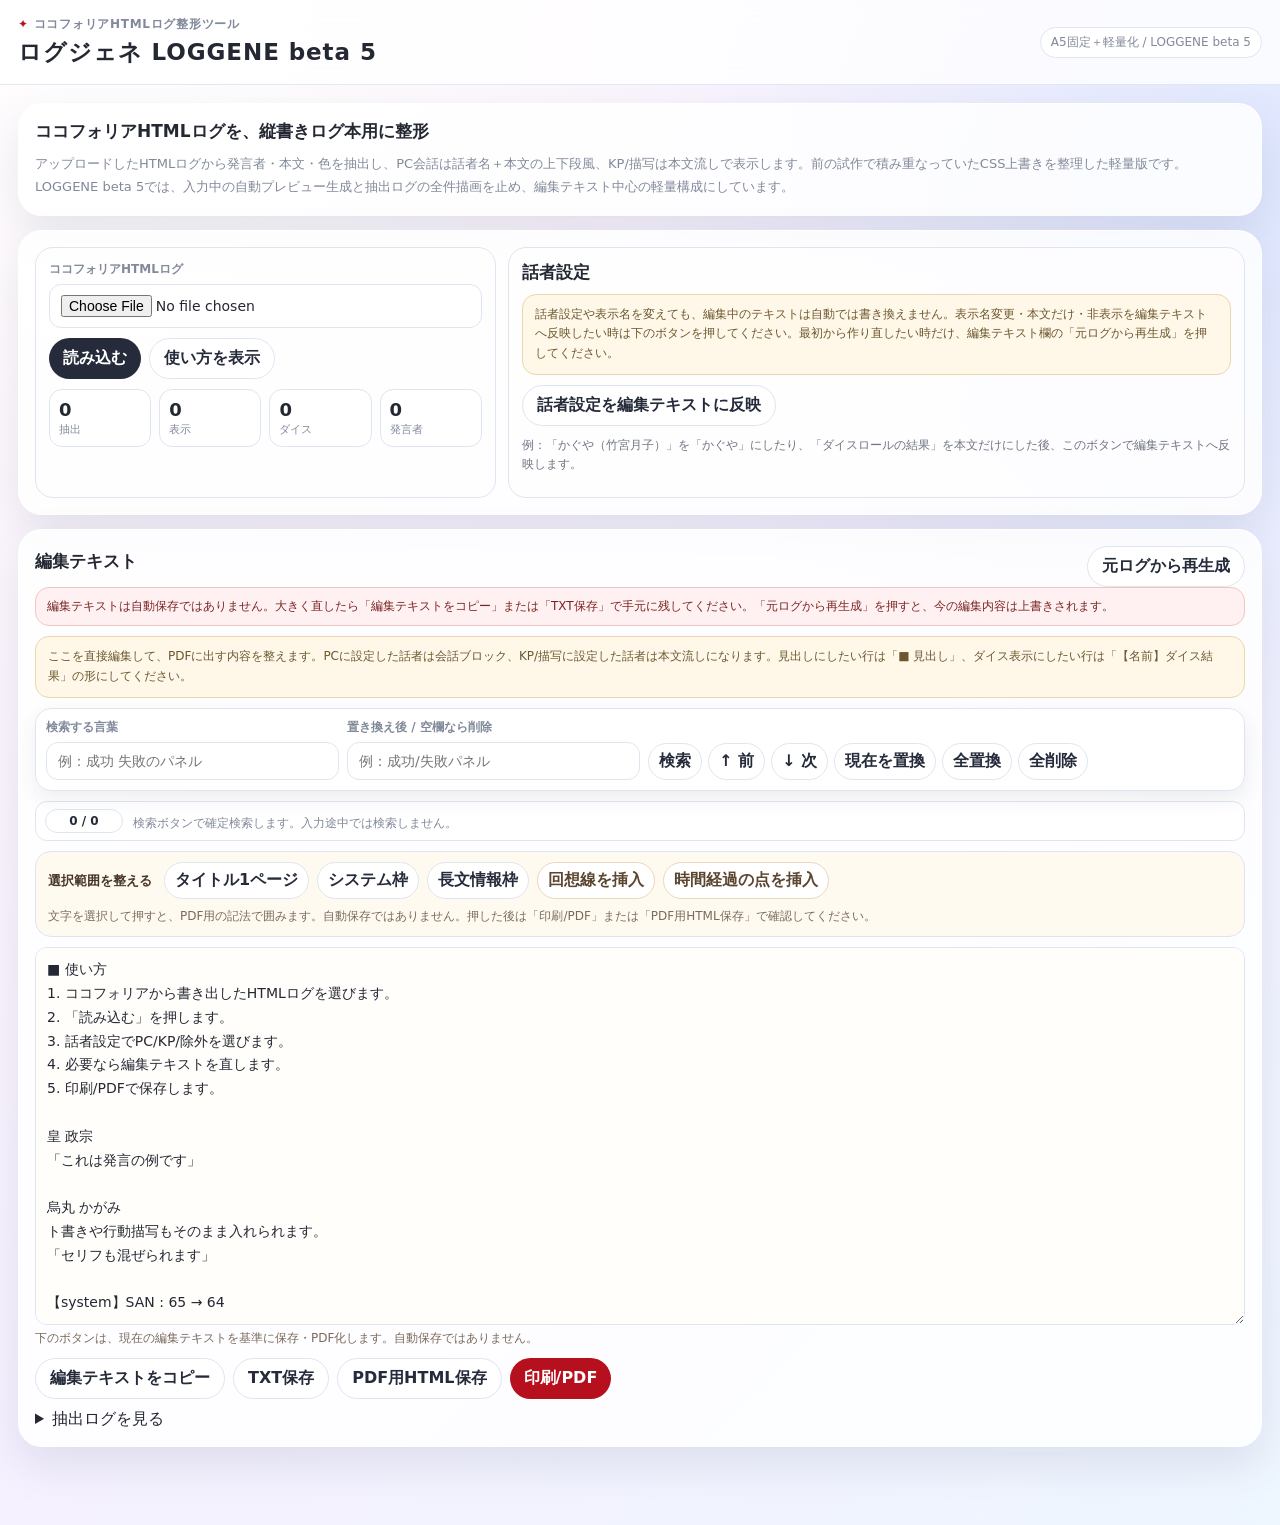
==== commit b7f2f457: "Add files via upload" ====
--- a/index.html
+++ b/index.html
@@ -3,7 +3,7 @@
 <head>
 <meta charset="UTF-8" />
 <meta name="viewport" content="width=device-width, initial-scale=1.0" />
-<title>ログジェネ LOGGENE beta 4 軽量版</title>
+<title>ログジェネ LOGGENE beta 5 軽量版</title>
 <link rel="icon" href="favicon.ico" sizes="any">
 <link rel="icon" type="image/png" sizes="32x32" href="favicon-32x32.png">
 <link rel="icon" type="image/png" sizes="16x16" href="favicon-16x16.png">
@@ -408,13 +408,15 @@
 .preview-edit-hint{font-size:12px;color:#7a6b5c;margin:6px 0 0;}
 
 .preset-card{border:1px solid var(--line);border-radius:18px;background:#fffaf0;padding:14px 15px;margin-bottom:12px;line-height:1.8;color:#5b4b2b}.preset-card b{display:block;color:#1f2937;font-size:16px;margin-bottom:4px}.preset-card p{margin:0 0 6px}.preset-card .mini{font-size:12px;color:#88724b}.settings-simple .buttons{margin-top:12px}.save-actions{display:flex;flex-wrap:wrap;gap:8px;margin:10px 0}.save-actions button{min-height:40px}.editor-actions-note{font-size:12px;color:#7a6b5c;line-height:1.6;margin:0 0 8px}.danger-note{background:#fff1f1;border:1px solid #f2c4c4;color:#7a2525;border-radius:14px;padding:9px 11px;font-size:12px;line-height:1.6;margin-bottom:10px}
+
+.edit-tools{border:1px solid var(--line);border-radius:16px;background:#fffaf0;padding:10px 12px;margin:10px 0;display:flex;flex-wrap:wrap;gap:8px;align-items:center}.edit-tools b{font-size:13px;color:#473625;margin-right:4px}.edit-tools .mini-note{flex-basis:100%;margin:0;color:#7a6b5c}.edit-tools button{min-height:34px;padding:7px 10px}.edit-tools .danger-lite{background:#fff;border-color:#ead8ba;color:#5b4630}
 .mini-note{font-size:12px;color:#6f7482;line-height:1.6;margin:0 0 10px}.display-name-label{display:block;font-size:12px;color:#6f7482;margin-top:6px}.display-name-label input{margin-top:3px}
 </style>
 </head>
 <body>
-<header><div class="header-inner"><div><div class="kicker">ココフォリアHTMLログ整形ツール</div><h1>ログジェネ LOGGENE beta 4</h1></div><span class="badge">A5固定＋軽量化 / LOGGENE beta 4</span></div></header>
+<header><div class="header-inner"><div><div class="kicker">ココフォリアHTMLログ整形ツール</div><h1>ログジェネ LOGGENE beta 5</h1></div><span class="badge">A5固定＋軽量化 / LOGGENE beta 5</span></div></header>
 <main>
-<section class="panel intro"><h2>ココフォリアHTMLログを、縦書きログ本用に整形</h2><p class="lead">アップロードしたHTMLログから発言者・本文・色を抽出し、PC会話は話者名＋本文の上下段風、KP/描写は本文流しで表示します。前の試作で積み重なっていたCSS上書きを整理した軽量版です。LOGGENE beta 4では、入力中の自動プレビュー生成と抽出ログの全件描画を止め、編集テキスト中心の軽量構成にしています。</p></section>
+<section class="panel intro"><h2>ココフォリアHTMLログを、縦書きログ本用に整形</h2><p class="lead">アップロードしたHTMLログから発言者・本文・色を抽出し、PC会話は話者名＋本文の上下段風、KP/描写は本文流しで表示します。前の試作で積み重なっていたCSS上書きを整理した軽量版です。LOGGENE beta 5では、入力中の自動プレビュー生成と抽出ログの全件描画を止め、編集テキスト中心の軽量構成にしています。</p></section>
 <section class="panel controls"><div class="grid"><div class="box"><label for="fileInput">ココフォリアHTMLログ</label><input id="fileInput" type="file" accept=".html,text/html"><div class="buttons"><button id="loadBtn">読み込む</button><button class="secondary" id="demoBtn">使い方を表示</button></div><div class="stats"><div class="stat"><b id="statTotal">0</b><span>抽出</span></div><div class="stat"><b id="statShown">0</b><span>表示</span></div><div class="stat"><b id="statDice">0</b><span>ダイス</span></div><div class="stat"><b id="statNames">0</b><span>発言者</span></div></div></div><div class="box"><h2>話者設定</h2><div class="notice">話者設定や表示名を変えても、編集中のテキストは自動では書き換えません。表示名変更・本文だけ・非表示を編集テキストへ反映したい時は下のボタンを押してください。最初から作り直したい時だけ、編集テキスト欄の「元ログから再生成」を押してください。</div><div class="buttons" style="margin:10px 0"><button class="secondary" id="applySpeakerSettingsBtn" type="button">話者設定を編集テキストに反映</button></div><div class="mini-note">例：「かぐや（竹宮月子）」を「かぐや」にしたり、「ダイスロールの結果」を本文だけにした後、このボタンで編集テキストへ反映します。</div><div id="nameList" class="names"></div></div></div>
 <div class="hidden-settings" style="display:none">
   <label class="check"><input id="skipEmpty" type="checkbox" checked>空の発言を除外</label>
@@ -438,7 +440,7 @@
   <input id="scenarioNames" type="text" value="部屋説明,START画面,導入,探索可能箇所,プロローグ,お話,ノイズ,決断,ENDA,ニュース,SNS,まとめ,アニメ,手を伸ばす,▼">
   <button id="rerenderBtn" type="button">再変換</button><button id="previewBtn" type="button">プレビュー更新</button><button id="htmlBtn" type="button">HTML保存</button>
 </div></section>
-<section class="panel editor"><div class="toolbar"><h2>編集テキスト</h2><div class="buttons"><button class="secondary" id="fromLogBtn">元ログから再生成</button></div></div><div class="danger-note">編集テキストは自動保存ではありません。大きく直したら「編集テキストをコピー」または「TXT保存」で手元に残してください。「元ログから再生成」を押すと、今の編集内容は上書きされます。</div><div class="notice">ここを直接編集して、PDFに出す内容を整えます。PCに設定した話者は会話ブロック、KP/描写に設定した話者は本文流しになります。見出しにしたい行は「■ 見出し」、ダイス表示にしたい行は「【名前】ダイス結果」の形にしてください。</div><div class="find-panel upgraded"><div><label for="findText">検索する言葉</label><input id="findText" type="text" placeholder="例：成功 失敗のパネル"></div><div><label for="replaceText">置き換え後 / 空欄なら削除</label><input id="replaceText" type="text" placeholder="例：成功/失敗パネル"></div><div class="find-buttons"><button class="secondary" id="findBtn" type="button">検索</button><button class="secondary" id="prevHitBtn" type="button">↑ 前</button><button class="secondary" id="nextHitBtn" type="button">↓ 次</button><button class="secondary" id="replaceOneBtn" type="button">現在を置換</button><button class="secondary" id="replaceAllBtn" type="button">全置換</button><button class="secondary" id="deleteAllBtn" type="button">全削除</button></div></div><div class="find-status-row"><span id="findCounter" class="find-counter">0 / 0</span><span class="find-note" id="findNote">検索ボタンで確定検索します。入力途中では検索しません。</span></div><div id="findResults" class="find-results" aria-label="検索結果"></div><textarea id="textEditor" placeholder="HTMLログを読み込むとここに整形テキストが入ります。"></textarea><p class="editor-actions-note">下のボタンは、現在の編集テキストを基準に保存・PDF化します。自動保存ではありません。</p><div class="save-actions"><button class="secondary" id="copyBtn">編集テキストをコピー</button><button class="secondary" id="txtBtn">TXT保存</button><button class="secondary" id="printHtmlBtn">PDF用HTML保存</button><button class="warn" id="printBtn">印刷/PDF</button></div><details style="margin-top:10px"><summary>抽出ログを見る</summary><div id="rawPreview" class="raw"></div></details></section>
+<section class="panel editor"><div class="toolbar"><h2>編集テキスト</h2><div class="buttons"><button class="secondary" id="fromLogBtn">元ログから再生成</button></div></div><div class="danger-note">編集テキストは自動保存ではありません。大きく直したら「編集テキストをコピー」または「TXT保存」で手元に残してください。「元ログから再生成」を押すと、今の編集内容は上書きされます。</div><div class="notice">ここを直接編集して、PDFに出す内容を整えます。PCに設定した話者は会話ブロック、KP/描写に設定した話者は本文流しになります。見出しにしたい行は「■ 見出し」、ダイス表示にしたい行は「【名前】ダイス結果」の形にしてください。</div><div class="find-panel upgraded"><div><label for="findText">検索する言葉</label><input id="findText" type="text" placeholder="例：成功 失敗のパネル"></div><div><label for="replaceText">置き換え後 / 空欄なら削除</label><input id="replaceText" type="text" placeholder="例：成功/失敗パネル"></div><div class="find-buttons"><button class="secondary" id="findBtn" type="button">検索</button><button class="secondary" id="prevHitBtn" type="button">↑ 前</button><button class="secondary" id="nextHitBtn" type="button">↓ 次</button><button class="secondary" id="replaceOneBtn" type="button">現在を置換</button><button class="secondary" id="replaceAllBtn" type="button">全置換</button><button class="secondary" id="deleteAllBtn" type="button">全削除</button></div></div><div class="find-status-row"><span id="findCounter" class="find-counter">0 / 0</span><span class="find-note" id="findNote">検索ボタンで確定検索します。入力途中では検索しません。</span></div><div id="findResults" class="find-results" aria-label="検索結果"></div><div class="edit-tools" aria-label="編集補助"><b>選択範囲を整える</b><button class="secondary" id="markTitlePageBtn" type="button">タイトル1ページ</button><button class="secondary" id="markSystemBoxBtn" type="button">システム枠</button><button class="secondary" id="markInfoBoxBtn" type="button">長文情報枠</button><button class="secondary danger-lite" id="insertRecallLineBtn" type="button">回想線を挿入</button><button class="secondary danger-lite" id="insertTimeDotsBtn" type="button">時間経過の点を挿入</button><div class="mini-note">文字を選択して押すと、PDF用の記法で囲みます。自動保存ではありません。押した後は「印刷/PDF」または「PDF用HTML保存」で確認してください。</div></div><textarea id="textEditor" placeholder="HTMLログを読み込むとここに整形テキストが入ります。"></textarea><p class="editor-actions-note">下のボタンは、現在の編集テキストを基準に保存・PDF化します。自動保存ではありません。</p><div class="save-actions"><button class="secondary" id="copyBtn">編集テキストをコピー</button><button class="secondary" id="txtBtn">TXT保存</button><button class="secondary" id="printHtmlBtn">PDF用HTML保存</button><button class="warn" id="printBtn">印刷/PDF</button></div><details style="margin-top:10px"><summary>抽出ログを見る</summary><div id="rawPreview" class="raw"></div></details></section>
 <div id="previewShell" style="display:none"><div id="verticalPage" class="page"></div></div>
 
 
@@ -529,6 +531,45 @@
 function isPcName(raw){return pcNames.has(canonicalSpeakerName(raw))}
 function isBodyOnlyName(raw){return bodyOnlyNames.has(canonicalSpeakerName(raw))}
 function isExcludedName(raw){return excludedNames.has(canonicalSpeakerName(raw))}
+
+function selectedEditorText(){
+  const el=els.textEditor;
+  return {el,start:el.selectionStart??0,end:el.selectionEnd??0,text:el.value.slice(el.selectionStart??0,el.selectionEnd??0)};
+}
+function replaceEditorSelection(next,selectInner=false,innerOffset=0){
+  const el=els.textEditor;
+  const start=el.selectionStart??0;
+  const end=el.selectionEnd??0;
+  el.setRangeText(next,start,end,'end');
+  if(selectInner){
+    el.selectionStart=start+innerOffset;
+    el.selectionEnd=start+next.length-innerOffset;
+  }
+  el.focus();
+  findMatches=[];findIndex=-1;$('findCounter').textContent='0 / 0';
+}
+function wrapEditorSelection(open,close,placeholder){
+  const sel=selectedEditorText();
+  const body=(sel.text&&sel.text.trim())?sel.text.trim():placeholder;
+  const next=`${open}\n${body}\n${close}`;
+  replaceEditorSelection(next,!sel.text,open.length+1);
+}
+function insertEditorBlock(text){
+  const el=els.textEditor;
+  const start=el.selectionStart??0;
+  const before=el.value.slice(0,start);
+  const after=el.value.slice(el.selectionEnd??start);
+  const prefix=before && !/\n\n$/.test(before) ? (before.endsWith('\n')?'\n':'\n\n') : '';
+  const suffix=after && !/^\n\n/.test(after) ? (after.startsWith('\n')?'\n':'\n\n') : '';
+  el.setRangeText(prefix+text+suffix, start, el.selectionEnd??start, 'end');
+  el.focus();
+  findMatches=[];findIndex=-1;$('findCounter').textContent='0 / 0';
+}
+function markTitlePage(){wrapEditorSelection('［タイトルページ］','［／タイトルページ］','タイトルを入力');}
+function markSystemBox(){wrapEditorSelection('［システム枠］','［／システム枠］','ここにシステム枠にしたい文章');}
+function markInfoBox(){wrapEditorSelection('［情報枠］','［／情報枠］','ここに長文情報枠にしたい文章');}
+function insertRecallLine(){insertEditorBlock('————————————');}
+function insertTimeDots(){insertEditorBlock('・・・・・・\n・・・・・\n・・・・\n・・・\n・・\n・');}
 function applySpeakerSettingsToEditor(){
   const originalText=els.textEditor.value||'';
   if(!originalText.trim()){alert('編集テキストが空です');return}
@@ -701,7 +742,25 @@
 function renderRaw(list){els.rawPreview.innerHTML=`<div class="raw-item"><div class="raw-meta"><b>抽出ログ</b></div><div class="raw-body">軽量化のため、抽出ログの全件プレビューは表示していません。抽出件数：${list.length}件</div></div>`}
 function renderNameList(){const counts=new Map();const colors=new Map();for(const e of entries){if(!e.name)continue;counts.set(e.name,(counts.get(e.name)||0)+1);if(!colors.has(e.name))colors.set(e.name,e.color)}els.nameList.innerHTML='';[...counts.keys()].sort((a,b)=>a.localeCompare(b,'ja')).forEach(name=>{const role=excludedNames.has(name)?'off':bodyOnlyNames.has(name)?'body':pcNames.has(name)?'pc':'kp';const label=role==='pc'?'PC会話':role==='kp'?'KP/描写':role==='body'?'本文だけ':'非表示';const chip=document.createElement('div');chip.className='chip';chip.innerHTML=`<div><div class="chip-title"><span class="dot" style="--c:${escapeHtml(colors.get(name)||'#888')}"></span><b title="${escapeHtml(name)}">${escapeHtml(name)}</b></div><small>${counts.get(name)}件 / <span class="role ${role}">${label}</span></small><label class="display-name-label">表示名<input type="text" value="${escapeHtml(displayNames.get(name)||name)}" aria-label="PDF/編集表示名"></label></div><div class="role-buttons"><button class="secondary small" data-role="pc">PC</button><button class="secondary small" data-role="kp">KP</button><button class="secondary small" data-role="body">本文だけ</button><button class="secondary small" data-role="off">非表示</button></div>`;chip.querySelector('input').addEventListener('input',ev=>{rememberNameAlias(name,displayNames.get(name)||name);displayNames.set(name,ev.target.value||name);rememberNameAlias(name,ev.target.value||name);});chip.querySelectorAll('button[data-role]').forEach(btn=>btn.addEventListener('click',()=>setRole(name,btn.dataset.role)));els.nameList.appendChild(chip)})}
 function setRole(name,role){name=canonicalSpeakerName(name);pcNames.delete(name);excludedNames.delete(name);bodyOnlyNames.delete(name);if(role==='pc')pcNames.add(name);else if(role==='body')bodyOnlyNames.add(name);else if(role==='off')excludedNames.add(name);renderNameList();renderStats(filteredEntries())}
-function parseEditableBlocks(text){return String(text||'').split(/\n{2,}/).map(b=>b.trim()).filter(Boolean).map(block=>{const lines=block.split('\n');const first=lines[0]||'';if(first.startsWith('■ '))return {type:'heading',title:normalizeStoryVerticalText(first.replace(/^■\s*/,'')),body:normalizeStoryVerticalText(lines.slice(1).join('\n').trim())};const callout=block.match(/^【([^】]+)】([\s\S]*)$/);if(callout)return {type:'callout',name:callout[1].trim(),body:normalizeStoryVerticalText(callout[2].trim())};return {type:'speech',name:first.trim(),body:normalizeStoryVerticalText(lines.slice(1).join('\n').trim())}})}
+function parseEditableBlocks(text){return String(text||'').split(/\n{2,}/).map(b=>b.trim()).filter(Boolean).map(block=>{
+  const marked=block.match(/^［(タイトルページ|システム枠|情報枠)］\n?([\s\S]*?)\n?［[／\/](?:タイトルページ|システム枠|情報枠)］$/);
+  if(marked){
+    const kind=marked[1];
+    const body=normalizeStoryVerticalText(marked[2].trim());
+    if(kind==='タイトルページ')return {type:'titlepage',body};
+    if(kind==='システム枠')return {type:'dicebox',body};
+    return {type:'infobox',body};
+  }
+  const plain=block.replace(/[\s　\n]/g,'');
+  if(/^[-—―─━ー]+$/.test(plain))return {type:'divider',body:'————————————'};
+  if(/^(・+)+$/.test(plain) && block.includes('\n'))return {type:'dots',body:normalizeStoryVerticalText(block)};
+  const lines=block.split('\n');
+  const first=lines[0]||'';
+  if(first.startsWith('■ '))return {type:'heading',title:normalizeStoryVerticalText(first.replace(/^■\s*/,'')),body:normalizeStoryVerticalText(lines.slice(1).join('\n').trim())};
+  const callout=block.match(/^【([^】]+)】([\s\S]*)$/);
+  if(callout)return {type:'callout',name:callout[1].trim(),body:normalizeStoryVerticalText(callout[2].trim())};
+  return {type:'speech',name:first.trim(),body:normalizeStoryVerticalText(lines.slice(1).join('\n').trim())}
+})}
 function isPcBlock(b){return b.type==='speech'&&isPcName(b.name)}
 function isNarrationBlock(b){return b.type==='heading'||(b.type==='speech'&&!isPcName(b.name))}
 function mergeEditableBlocks(blocks){
@@ -760,6 +819,11 @@
 function scrollStart(){els.previewShell.scrollTop=0;els.previewShell.scrollLeft=els.previewShell.scrollWidth;requestAnimationFrame(()=>{els.previewShell.scrollLeft=els.previewShell.scrollWidth})}
 function blockToEditableText(b){
   if(!b)return '';
+  if(b.type==='titlepage') return `［タイトルページ］\n${b.body||''}\n［／タイトルページ］`;
+  if(b.type==='dicebox') return `［システム枠］\n${b.body||''}\n［／システム枠］`;
+  if(b.type==='infobox') return `［情報枠］\n${b.body||''}\n［／情報枠］`;
+  if(b.type==='divider') return b.body||'————————————';
+  if(b.type==='dots') return b.body||'・・・・・・\n・・・・・\n・・・・\n・・・\n・・\n・';
   if(b.type==='heading') return [`■ ${b.title||''}`, b.body||''].filter(Boolean).join('\n');
   if(b.type==='callout'||b.type==='dice') return `【${b.name||'system'}】${b.body||''}`;
   return [b.name||'', b.body||''].filter(Boolean).join('\n');
@@ -1473,6 +1537,7 @@
   spec.narrChars=Math.max(12, Math.floor(spec.innerH/(charMm*narrSafety))-2);
   // v45: 枠付き表示は余裕を持って分割する。枠の上下余白・罫線ぶんを差し引く。
   spec.diceChars=Math.max(18, Math.floor(spec.innerH/(spec.dicePt*mmPerPt*1.48))-2);
+  spec.infoChars=Math.max(16, Math.floor(spec.innerH/(spec.dicePt*mmPerPt*1.36))-2);
   // v49: ダイス結果は「数値 ＞ 成功/失敗」を分離させないため、通常枠より小さめの文字で多めに入れる。
   const rollPt=Math.max(6.8, spec.dicePt-.9);
   spec.rollDiceChars=Math.max(96, spec.diceChars+18, Math.floor(spec.innerH/(rollPt*mmPerPt*1.05))-1);
@@ -1567,6 +1632,24 @@
   };
   for(let bi=0; bi<blocks.length; bi++){
     const b=blocks[bi];
+    if(b.type==='titlepage'){
+      cols.push({type:'titlepage',text:normalizeStoryVerticalText(b.body||'タイトル')});
+      continue;
+    }
+    if(b.type==='divider'){
+      cols.push({type:'divider',text:normalizeStoryVerticalText(b.body||'————————————')});
+      continue;
+    }
+    if(b.type==='dots'){
+      cols.push({type:'dots',text:normalizeStoryVerticalText(b.body||'・・・・・・\n・・・・・\n・・・・\n・・・\n・・\n・')});
+      continue;
+    }
+    if(b.type==='dicebox'||b.type==='infobox'){
+      const raw=normalizeVerticalText(b.body||'');
+      const chunks=splitDiceTextForColumns(raw, b.type==='infobox' ? spec.infoChars : spec.diceChars, false);
+      chunks.forEach((ch,i)=>cols.push({type:b.type==='infobox'?'info':'dice',text:ch,continued:i>0,roll:false,manual:true}));
+      continue;
+    }
     if(b.type==='heading'){
       const text=[b.title?`◆ ${normalizeStoryVerticalText(b.title)}`:'', normalizeStoryVerticalText(b.body)].filter(Boolean).join('\n');
       addNarr(text,true);
@@ -1609,7 +1692,9 @@
 }
 
 function absColWidth(c,spec){
-  return c.type==='dice' ? spec.diceW : spec.colW;
+  if(c.type==='dice'||c.type==='info') return spec.diceW;
+  if(c.type==='divider'||c.type==='dots') return spec.colW;
+  return spec.colW;
 }
 function absGapBefore(c,prev,spec){
   if(!prev) return 0;
@@ -1629,6 +1714,11 @@
   let used=0;
   const limit=spec.innerW;
   for(const c of cols){
+    if(c.type==='titlepage'){
+      if(cur.length){pages.push(cur);cur=[];used=0;}
+      pages.push([c]);
+      continue;
+    }
     const gap=absGapBefore(c,cur[cur.length-1],spec);
     const w=absColWidth(c,spec);
     if(cur.length && used + gap + w > limit){
@@ -1670,12 +1760,27 @@
 .abs-dice{position:absolute;top:${spec.innerY}mm;width:${spec.diceW}mm;max-height:${spec.innerH}mm;box-sizing:border-box;writing-mode:vertical-rl;text-orientation:mixed;white-space:pre-wrap;font-size:${spec.dicePt}pt;line-height:1.38;font-weight:700;color:#4f463c;border:1.1px solid rgba(95,86,74,.75);border-radius:7px;background:#fff;padding:.34em .28em;overflow:hidden;overflow-wrap:anywhere;word-break:normal;-webkit-print-color-adjust:exact;print-color-adjust:exact;}
 .abs-dice.roll{font-size:${Math.max(6.8,spec.dicePt-.9)}pt;line-height:1.20;letter-spacing:.01em;overflow-wrap:normal;word-break:keep-all;}
 .abs-dice.continued{border-color:rgba(95,86,74,.55);}
+.abs-dice.info{font-weight:600;border:1.25px solid rgba(65,58,50,.72);background:#fffdf7;}
+.abs-titlepage{position:absolute;inset:${spec.pad.t}mm ${spec.pad.r}mm ${spec.pad.b}mm ${spec.pad.l}mm;display:flex;align-items:center;justify-content:center;writing-mode:vertical-rl;text-orientation:mixed;text-align:center;font-size:${Math.max(18,spec.pt*1.65)}pt;line-height:1.7;font-weight:900;letter-spacing:.08em;color:#171410;}
+.abs-titlepage .abs-title-inner{border-inline-start:1.4px solid rgba(35,31,27,.55);border-inline-end:1.4px solid rgba(35,31,27,.55);padding:8mm 3mm;max-height:150mm;}
+.abs-divider,.abs-dots{position:absolute;top:${spec.innerY}mm;width:${spec.colW}mm;height:${spec.innerH}mm;box-sizing:border-box;writing-mode:vertical-rl;text-orientation:mixed;white-space:pre-wrap;font-size:${spec.pt}pt;line-height:1.7;font-weight:800;color:#4f463c;overflow:hidden;text-align:center;}
+.abs-divider{letter-spacing:.08em;color:#6a5b4b;}
+.abs-dots{letter-spacing:.03em;color:#6a5b4b;font-weight:700;}
 .page-mark{position:absolute;left:50%;bottom:5mm;transform:translateX(-50%);width:max-content;text-align:center;font-size:9pt;letter-spacing:.08em;color:#171410;writing-mode:horizontal-tb;}
 `;
 }
 function renderAbsCol(c,i,page,spec){
   const isPageStart=i===0;
+  if(c.type==='titlepage'){
+    return `<section class="abs-titlepage"><div class="abs-title-inner">${escapeHtml(c.text||'タイトル')}</div></section>`;
+  }
   const right=absRightMm(i,page,spec).toFixed(3);
+  if(c.type==='divider'){
+    return `<section class="abs-divider" style="right:${right}mm">${escapeHtml(c.text||'————————————')}</section>`;
+  }
+  if(c.type==='dots'){
+    return `<section class="abs-dots" style="right:${right}mm">${escapeHtml(c.text||'・・・・・・\n・・・・・\n・・・・\n・・・\n・・\n・')}</section>`;
+  }
   if(c.type==='pc'){
     const showSpeaker=c.first || isPageStart || (page[i-1]&&page[i-1].run!==c.run);
     const sameNext=page[i+1] && page[i+1].type==='pc' && page[i+1].run===c.run;
@@ -1683,10 +1788,11 @@
     const join=sameNext ? ' same-next' : '';
     return `<section class="abs-pc${cont}${join}" style="right:${right}mm"><div class="abs-speaker">${showSpeaker?escapeHtml(c.speaker):'　'}</div><div class="abs-rule"></div><div class="abs-body">${escapeHtml(c.text||'　')}</div></section>`;
   }
-  if(c.type==='dice'){
+  if(c.type==='dice'||c.type==='info'){
     const cont=c.continued?' continued':'';
     const roll=c.roll?' roll':'';
-    return `<section class="abs-dice${cont}${roll}" style="right:${right}mm">${escapeHtml(c.text||'　')}</section>`;
+    const info=c.type==='info'?' info':'';
+    return `<section class="abs-dice${info}${cont}${roll}" style="right:${right}mm">${escapeHtml(c.text||'　')}</section>`;
   }
   const html=escapeHtml(c.text||'　').replace(/^◆\s*([^\n]+)/,'<span class="abs-mark">◆</span><strong>$1</strong>');
   const cont=c.continued?' continued':'';
@@ -1767,12 +1873,12 @@
 }
 function downloadPrintHtml(){
   const {pages,spec}=makeAbsPages();
-  downloadBlob(makePrintDocument(pages,spec),'loggene_vertical_print_beta4.html','text/html;charset=utf-8');
+  downloadBlob(makePrintDocument(pages,spec),'loggene_vertical_print_beta5.html','text/html;charset=utf-8');
 }
 
 
 function on(id,event,fn){const el=$(id);if(el)el.addEventListener(event,fn)}
-on('loadBtn','click',parseSelectedFile);on('demoBtn','click',showDemo);on('findBtn','click',findInEditor);on('prevHitBtn','click',prevFindMatch);on('nextHitBtn','click',nextFindMatch);on('findText','input',()=>{findMatches=[];findIndex=-1;$('findCounter').textContent='0 / 0';$('findResults').innerHTML='';$('findNote').textContent='検索ボタンかEnterで検索します。';});on('findText','keydown',e=>{if(e.isComposing)return;if(e.key==='Enter'){e.preventDefault();if(!findMatches.length)refreshFindResults(true);else e.shiftKey?prevFindMatch():nextFindMatch();}});on('replaceOneBtn','click',replaceNextInEditor);on('replaceAllBtn','click',()=>replaceAllInEditor(false));on('deleteAllBtn','click',()=>replaceAllInEditor(true));on('rerenderBtn','click',()=>renderAll(true));on('fromLogBtn','click',()=>{if(!entries.length){alert('先にHTMLログを読み込んでください');return}if(confirm('現在の編集テキストを、元ログから作り直します。手で直した内容は上書きされます。よろしいですか？'))renderAll(true)});on('previewBtn','click',()=>updatePreview(true));on('copyBtn','click',copyEditor);on('txtBtn','click',downloadText);on('htmlBtn','click',downloadHtml);on('printHtmlBtn','click',downloadPrintHtml);on('printBtn','click',printPdf);on('startBtn','click',scrollStart);on('directionBtn','click',e=>{isHorizontal=!isHorizontal;applySettings();e.target.textContent=isHorizontal?'縦書き確認':'横書き確認'});['skipEmpty','skipDice','skipSystem','mergeSameSpeaker','scenarioAsNarration','fullWidthPunctuation'].forEach(id=>on(id,'change',()=>renderAll(true)));['fontSize','speakerHeight','speakerFont','bodyHeight','turnGap'].forEach(id=>on(id,'change',()=>{applySettings();scrollStart()}));on('pdfSize','change',()=>{applySettings();});on('scenarioNames','input',()=>renderAll(true));els.textEditor.addEventListener('input',()=>{findMatches=[];findIndex=-1;$('findCounter').textContent='0 / 0';});on('applySpeakerSettingsBtn','click',applySpeakerSettingsToEditor);
+on('loadBtn','click',parseSelectedFile);on('demoBtn','click',showDemo);on('findBtn','click',findInEditor);on('prevHitBtn','click',prevFindMatch);on('nextHitBtn','click',nextFindMatch);on('findText','input',()=>{findMatches=[];findIndex=-1;$('findCounter').textContent='0 / 0';$('findResults').innerHTML='';$('findNote').textContent='検索ボタンかEnterで検索します。';});on('findText','keydown',e=>{if(e.isComposing)return;if(e.key==='Enter'){e.preventDefault();if(!findMatches.length)refreshFindResults(true);else e.shiftKey?prevFindMatch():nextFindMatch();}});on('replaceOneBtn','click',replaceNextInEditor);on('replaceAllBtn','click',()=>replaceAllInEditor(false));on('deleteAllBtn','click',()=>replaceAllInEditor(true));on('rerenderBtn','click',()=>renderAll(true));on('fromLogBtn','click',()=>{if(!entries.length){alert('先にHTMLログを読み込んでください');return}if(confirm('現在の編集テキストを、元ログから作り直します。手で直した内容は上書きされます。よろしいですか？'))renderAll(true)});on('previewBtn','click',()=>updatePreview(true));on('copyBtn','click',copyEditor);on('txtBtn','click',downloadText);on('htmlBtn','click',downloadHtml);on('printHtmlBtn','click',downloadPrintHtml);on('printBtn','click',printPdf);on('startBtn','click',scrollStart);on('directionBtn','click',e=>{isHorizontal=!isHorizontal;applySettings();e.target.textContent=isHorizontal?'縦書き確認':'横書き確認'});['skipEmpty','skipDice','skipSystem','mergeSameSpeaker','scenarioAsNarration','fullWidthPunctuation'].forEach(id=>on(id,'change',()=>renderAll(true)));['fontSize','speakerHeight','speakerFont','bodyHeight','turnGap'].forEach(id=>on(id,'change',()=>{applySettings();scrollStart()}));on('pdfSize','change',()=>{applySettings();});on('scenarioNames','input',()=>renderAll(true));els.textEditor.addEventListener('input',()=>{findMatches=[];findIndex=-1;$('findCounter').textContent='0 / 0';});on('applySpeakerSettingsBtn','click',applySpeakerSettingsToEditor);on('markTitlePageBtn','click',markTitlePage);on('markSystemBoxBtn','click',markSystemBox);on('markInfoBoxBtn','click',markInfoBox);on('insertRecallLineBtn','click',insertRecallLine);on('insertTimeDotsBtn','click',insertTimeDots);
 
 showDemo();
 
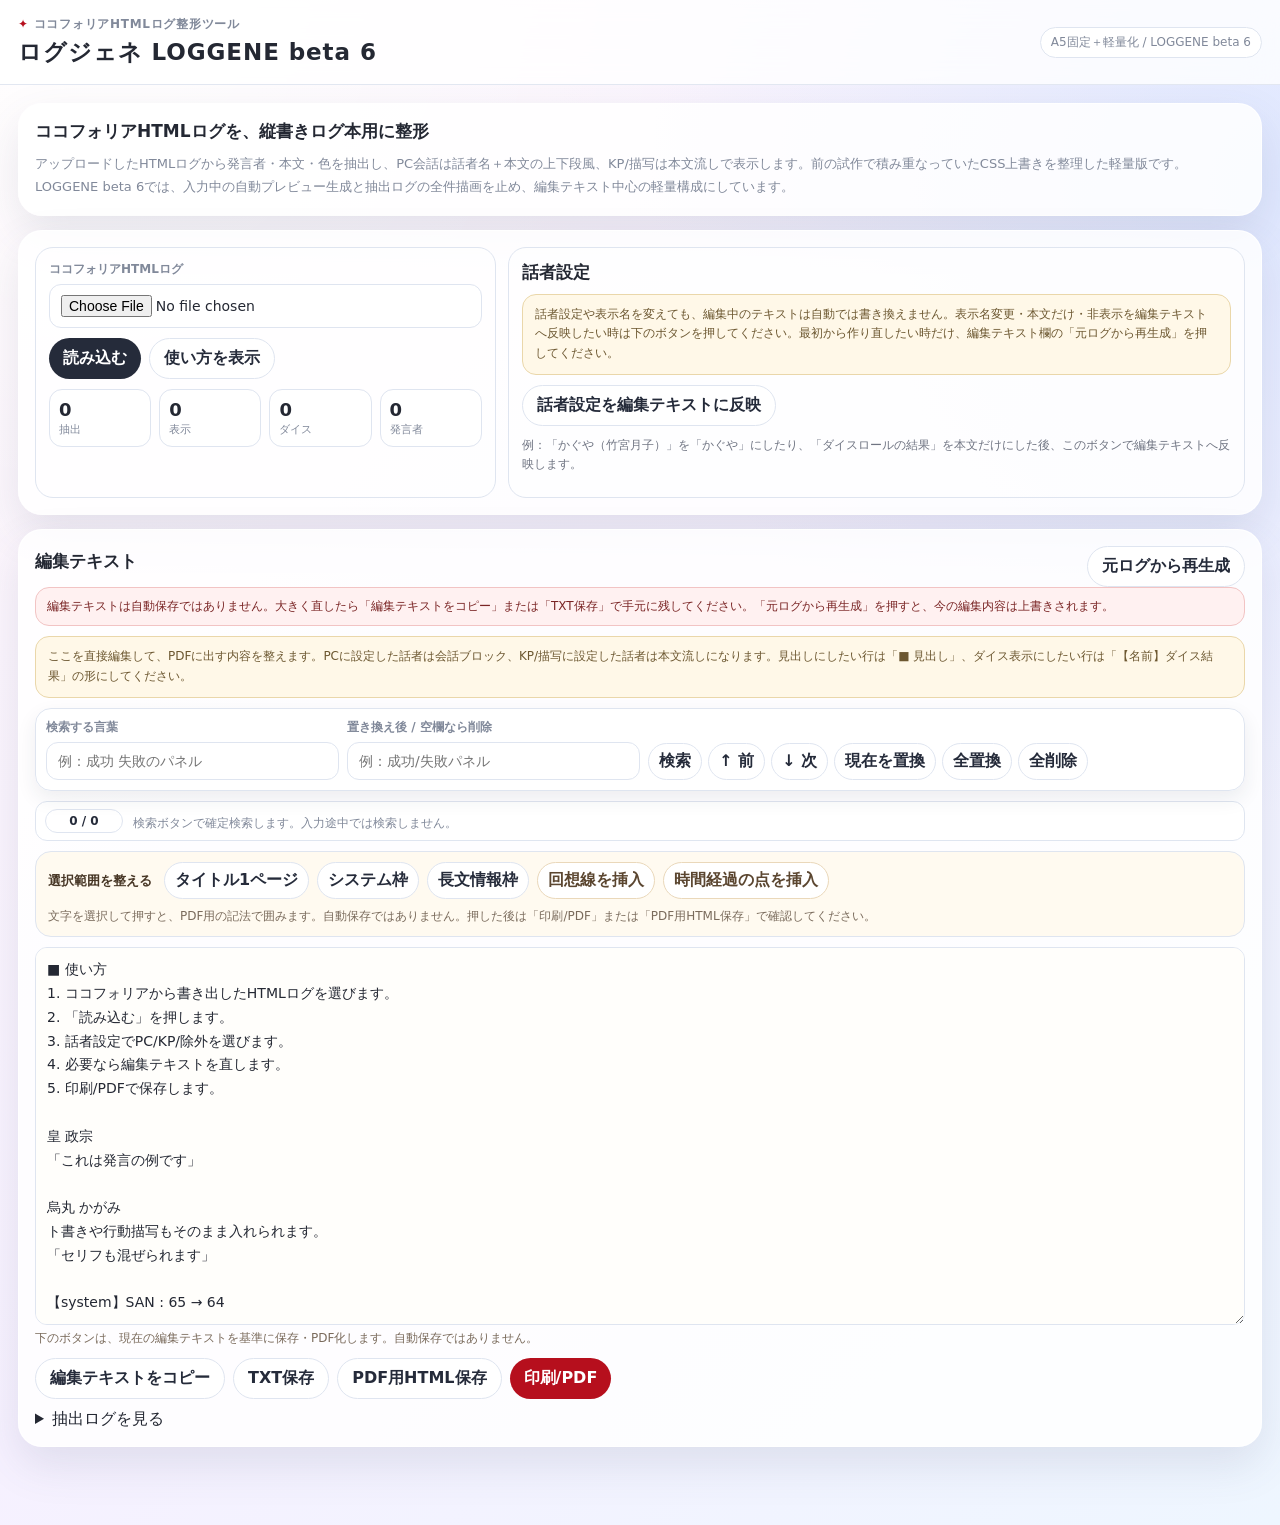
==== commit fdca5bdd: "Add files via upload" ====
--- a/index.html
+++ b/index.html
@@ -3,7 +3,7 @@
 <head>
 <meta charset="UTF-8" />
 <meta name="viewport" content="width=device-width, initial-scale=1.0" />
-<title>ログジェネ LOGGENE beta 5 軽量版</title>
+<title>ログジェネ LOGGENE beta 6 軽量版</title>
 <link rel="icon" href="favicon.ico" sizes="any">
 <link rel="icon" type="image/png" sizes="32x32" href="favicon-32x32.png">
 <link rel="icon" type="image/png" sizes="16x16" href="favicon-16x16.png">
@@ -414,9 +414,9 @@
 </style>
 </head>
 <body>
-<header><div class="header-inner"><div><div class="kicker">ココフォリアHTMLログ整形ツール</div><h1>ログジェネ LOGGENE beta 5</h1></div><span class="badge">A5固定＋軽量化 / LOGGENE beta 5</span></div></header>
+<header><div class="header-inner"><div><div class="kicker">ココフォリアHTMLログ整形ツール</div><h1>ログジェネ LOGGENE beta 6</h1></div><span class="badge">A5固定＋軽量化 / LOGGENE beta 6</span></div></header>
 <main>
-<section class="panel intro"><h2>ココフォリアHTMLログを、縦書きログ本用に整形</h2><p class="lead">アップロードしたHTMLログから発言者・本文・色を抽出し、PC会話は話者名＋本文の上下段風、KP/描写は本文流しで表示します。前の試作で積み重なっていたCSS上書きを整理した軽量版です。LOGGENE beta 5では、入力中の自動プレビュー生成と抽出ログの全件描画を止め、編集テキスト中心の軽量構成にしています。</p></section>
+<section class="panel intro"><h2>ココフォリアHTMLログを、縦書きログ本用に整形</h2><p class="lead">アップロードしたHTMLログから発言者・本文・色を抽出し、PC会話は話者名＋本文の上下段風、KP/描写は本文流しで表示します。前の試作で積み重なっていたCSS上書きを整理した軽量版です。LOGGENE beta 6では、入力中の自動プレビュー生成と抽出ログの全件描画を止め、編集テキスト中心の軽量構成にしています。</p></section>
 <section class="panel controls"><div class="grid"><div class="box"><label for="fileInput">ココフォリアHTMLログ</label><input id="fileInput" type="file" accept=".html,text/html"><div class="buttons"><button id="loadBtn">読み込む</button><button class="secondary" id="demoBtn">使い方を表示</button></div><div class="stats"><div class="stat"><b id="statTotal">0</b><span>抽出</span></div><div class="stat"><b id="statShown">0</b><span>表示</span></div><div class="stat"><b id="statDice">0</b><span>ダイス</span></div><div class="stat"><b id="statNames">0</b><span>発言者</span></div></div></div><div class="box"><h2>話者設定</h2><div class="notice">話者設定や表示名を変えても、編集中のテキストは自動では書き換えません。表示名変更・本文だけ・非表示を編集テキストへ反映したい時は下のボタンを押してください。最初から作り直したい時だけ、編集テキスト欄の「元ログから再生成」を押してください。</div><div class="buttons" style="margin:10px 0"><button class="secondary" id="applySpeakerSettingsBtn" type="button">話者設定を編集テキストに反映</button></div><div class="mini-note">例：「かぐや（竹宮月子）」を「かぐや」にしたり、「ダイスロールの結果」を本文だけにした後、このボタンで編集テキストへ反映します。</div><div id="nameList" class="names"></div></div></div>
 <div class="hidden-settings" style="display:none">
   <label class="check"><input id="skipEmpty" type="checkbox" checked>空の発言を除外</label>
@@ -549,10 +549,35 @@
   findMatches=[];findIndex=-1;$('findCounter').textContent='0 / 0';
 }
 function wrapEditorSelection(open,close,placeholder){
-  const sel=selectedEditorText();
-  const body=(sel.text&&sel.text.trim())?sel.text.trim():placeholder;
-  const next=`${open}\n${body}\n${close}`;
-  replaceEditorSelection(next,!sel.text,open.length+1);
+  const el=els.textEditor;
+  const raw=el.value||'';
+  let start=el.selectionStart??0;
+  let end=el.selectionEnd??start;
+  const hasSelection=end>start;
+  let body='';
+  if(hasSelection){
+    body=raw.slice(start,end).trim();
+  }else{
+    const lineStart=raw.lastIndexOf('\n',Math.max(0,start-1))+1;
+    const nextNl=raw.indexOf('\n',start);
+    const lineEnd=nextNl<0?raw.length:nextNl;
+    const line=raw.slice(lineStart,lineEnd).trim();
+    if(line){start=lineStart;end=lineEnd;body=line;}
+  }
+  if(!body) body=placeholder;
+  const before=raw.slice(0,start);
+  const after=raw.slice(end);
+  const prefix=before && !/\n\n$/.test(before) ? (before.endsWith('\n')?'\n':'\n\n') : '';
+  const suffix=after && !/^\n\n/.test(after) ? (after.startsWith('\n')?'\n':'\n\n') : '';
+  const next=`${prefix}${open}\n${body}\n${close}${suffix}`;
+  el.setRangeText(next,start,end,'end');
+  if(!hasSelection && body===placeholder){
+    const innerStart=start+prefix.length+open.length+1;
+    el.selectionStart=innerStart;
+    el.selectionEnd=innerStart+placeholder.length;
+  }
+  el.focus();
+  findMatches=[];findIndex=-1;$('findCounter').textContent='0 / 0';
 }
 function insertEditorBlock(text){
   const el=els.textEditor;
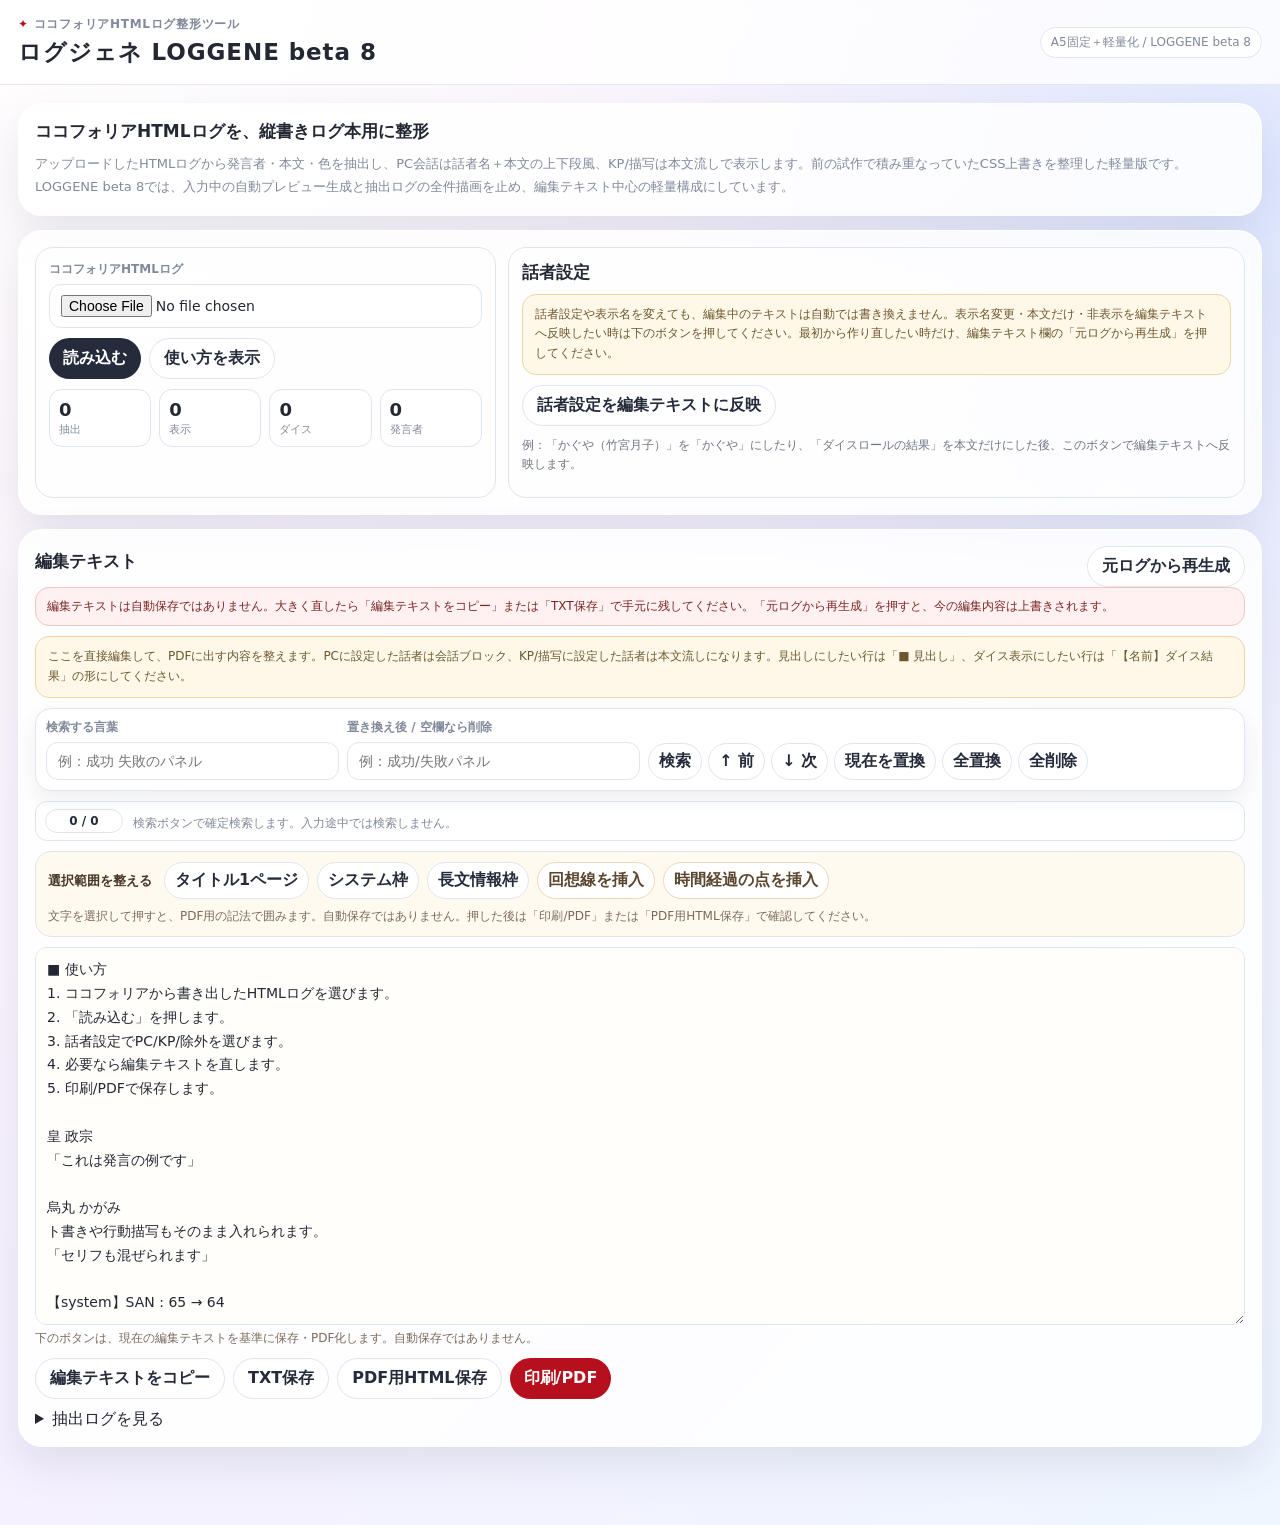
==== commit 4b49664d: "Add files via upload" ====
--- a/index.html
+++ b/index.html
@@ -3,7 +3,7 @@
 <head>
 <meta charset="UTF-8" />
 <meta name="viewport" content="width=device-width, initial-scale=1.0" />
-<title>ログジェネ LOGGENE beta 6 軽量版</title>
+<title>ログジェネ LOGGENE beta 8 軽量版</title>
 <link rel="icon" href="favicon.ico" sizes="any">
 <link rel="icon" type="image/png" sizes="32x32" href="favicon-32x32.png">
 <link rel="icon" type="image/png" sizes="16x16" href="favicon-16x16.png">
@@ -414,9 +414,9 @@
 </style>
 </head>
 <body>
-<header><div class="header-inner"><div><div class="kicker">ココフォリアHTMLログ整形ツール</div><h1>ログジェネ LOGGENE beta 6</h1></div><span class="badge">A5固定＋軽量化 / LOGGENE beta 6</span></div></header>
+<header><div class="header-inner"><div><div class="kicker">ココフォリアHTMLログ整形ツール</div><h1>ログジェネ LOGGENE beta 8</h1></div><span class="badge">A5固定＋軽量化 / LOGGENE beta 8</span></div></header>
 <main>
-<section class="panel intro"><h2>ココフォリアHTMLログを、縦書きログ本用に整形</h2><p class="lead">アップロードしたHTMLログから発言者・本文・色を抽出し、PC会話は話者名＋本文の上下段風、KP/描写は本文流しで表示します。前の試作で積み重なっていたCSS上書きを整理した軽量版です。LOGGENE beta 6では、入力中の自動プレビュー生成と抽出ログの全件描画を止め、編集テキスト中心の軽量構成にしています。</p></section>
+<section class="panel intro"><h2>ココフォリアHTMLログを、縦書きログ本用に整形</h2><p class="lead">アップロードしたHTMLログから発言者・本文・色を抽出し、PC会話は話者名＋本文の上下段風、KP/描写は本文流しで表示します。前の試作で積み重なっていたCSS上書きを整理した軽量版です。LOGGENE beta 8では、入力中の自動プレビュー生成と抽出ログの全件描画を止め、編集テキスト中心の軽量構成にしています。</p></section>
 <section class="panel controls"><div class="grid"><div class="box"><label for="fileInput">ココフォリアHTMLログ</label><input id="fileInput" type="file" accept=".html,text/html"><div class="buttons"><button id="loadBtn">読み込む</button><button class="secondary" id="demoBtn">使い方を表示</button></div><div class="stats"><div class="stat"><b id="statTotal">0</b><span>抽出</span></div><div class="stat"><b id="statShown">0</b><span>表示</span></div><div class="stat"><b id="statDice">0</b><span>ダイス</span></div><div class="stat"><b id="statNames">0</b><span>発言者</span></div></div></div><div class="box"><h2>話者設定</h2><div class="notice">話者設定や表示名を変えても、編集中のテキストは自動では書き換えません。表示名変更・本文だけ・非表示を編集テキストへ反映したい時は下のボタンを押してください。最初から作り直したい時だけ、編集テキスト欄の「元ログから再生成」を押してください。</div><div class="buttons" style="margin:10px 0"><button class="secondary" id="applySpeakerSettingsBtn" type="button">話者設定を編集テキストに反映</button></div><div class="mini-note">例：「かぐや（竹宮月子）」を「かぐや」にしたり、「ダイスロールの結果」を本文だけにした後、このボタンで編集テキストへ反映します。</div><div id="nameList" class="names"></div></div></div>
 <div class="hidden-settings" style="display:none">
   <label class="check"><input id="skipEmpty" type="checkbox" checked>空の発言を除外</label>
@@ -767,7 +767,44 @@
 function renderRaw(list){els.rawPreview.innerHTML=`<div class="raw-item"><div class="raw-meta"><b>抽出ログ</b></div><div class="raw-body">軽量化のため、抽出ログの全件プレビューは表示していません。抽出件数：${list.length}件</div></div>`}
 function renderNameList(){const counts=new Map();const colors=new Map();for(const e of entries){if(!e.name)continue;counts.set(e.name,(counts.get(e.name)||0)+1);if(!colors.has(e.name))colors.set(e.name,e.color)}els.nameList.innerHTML='';[...counts.keys()].sort((a,b)=>a.localeCompare(b,'ja')).forEach(name=>{const role=excludedNames.has(name)?'off':bodyOnlyNames.has(name)?'body':pcNames.has(name)?'pc':'kp';const label=role==='pc'?'PC会話':role==='kp'?'KP/描写':role==='body'?'本文だけ':'非表示';const chip=document.createElement('div');chip.className='chip';chip.innerHTML=`<div><div class="chip-title"><span class="dot" style="--c:${escapeHtml(colors.get(name)||'#888')}"></span><b title="${escapeHtml(name)}">${escapeHtml(name)}</b></div><small>${counts.get(name)}件 / <span class="role ${role}">${label}</span></small><label class="display-name-label">表示名<input type="text" value="${escapeHtml(displayNames.get(name)||name)}" aria-label="PDF/編集表示名"></label></div><div class="role-buttons"><button class="secondary small" data-role="pc">PC</button><button class="secondary small" data-role="kp">KP</button><button class="secondary small" data-role="body">本文だけ</button><button class="secondary small" data-role="off">非表示</button></div>`;chip.querySelector('input').addEventListener('input',ev=>{rememberNameAlias(name,displayNames.get(name)||name);displayNames.set(name,ev.target.value||name);rememberNameAlias(name,ev.target.value||name);});chip.querySelectorAll('button[data-role]').forEach(btn=>btn.addEventListener('click',()=>setRole(name,btn.dataset.role)));els.nameList.appendChild(chip)})}
 function setRole(name,role){name=canonicalSpeakerName(name);pcNames.delete(name);excludedNames.delete(name);bodyOnlyNames.delete(name);if(role==='pc')pcNames.add(name);else if(role==='body')bodyOnlyNames.add(name);else if(role==='off')excludedNames.add(name);renderNameList();renderStats(filteredEntries())}
-function parseEditableBlocks(text){return String(text||'').split(/\n{2,}/).map(b=>b.trim()).filter(Boolean).map(block=>{
+function splitEditableBlocks(text){
+  // beta7: タイトルページ・システム枠・情報枠の中に空行があると、
+  // 以前の split(/\n{2,}/) では途中で分断され、PDF側で特殊ブロックとして認識できなかった。
+  // ここではマーカー内だけは空行ごと丸ごと保持する。
+  const lines=String(text||'').replace(/\r/g,'').split('\n');
+  const blocks=[];
+  let buf=[];
+  const flush=()=>{
+    const t=buf.join('\n').trim();
+    if(t) blocks.push(t);
+    buf=[];
+  };
+  for(let i=0;i<lines.length;i++){
+    const line=lines[i];
+    const open=line.trim().match(/^［(タイトルページ|システム枠|情報枠)］$/);
+    if(open){
+      flush();
+      const kind=open[1];
+      const marker=[line];
+      const closeRe=new RegExp('^［[／\\/](?:'+kind+')］$');
+      i++;
+      for(;i<lines.length;i++){
+        marker.push(lines[i]);
+        if(closeRe.test(lines[i].trim())) break;
+      }
+      blocks.push(marker.join('\n').trim());
+      continue;
+    }
+    if(line.trim()===''){
+      flush();
+    }else{
+      buf.push(line);
+    }
+  }
+  flush();
+  return blocks;
+}
+function parseEditableBlocks(text){return splitEditableBlocks(text).map(block=>{
   const marked=block.match(/^［(タイトルページ|システム枠|情報枠)］\n?([\s\S]*?)\n?［[／\/](?:タイトルページ|システム枠|情報枠)］$/);
   if(marked){
     const kind=marked[1];
@@ -1718,7 +1755,8 @@
 
 function absColWidth(c,spec){
   if(c.type==='dice'||c.type==='info') return spec.diceW;
-  if(c.type==='divider'||c.type==='dots') return spec.colW;
+  if(c.type==='divider') return Math.max(spec.colW*.85, 4.2);
+  if(c.type==='dots') return Math.max(spec.colW*3.2, 18);
   return spec.colW;
 }
 function absGapBefore(c,prev,spec){
@@ -1788,9 +1826,12 @@
 .abs-dice.info{font-weight:600;border:1.25px solid rgba(65,58,50,.72);background:#fffdf7;}
 .abs-titlepage{position:absolute;inset:${spec.pad.t}mm ${spec.pad.r}mm ${spec.pad.b}mm ${spec.pad.l}mm;display:flex;align-items:center;justify-content:center;writing-mode:vertical-rl;text-orientation:mixed;text-align:center;font-size:${Math.max(18,spec.pt*1.65)}pt;line-height:1.7;font-weight:900;letter-spacing:.08em;color:#171410;}
 .abs-titlepage .abs-title-inner{border-inline-start:1.4px solid rgba(35,31,27,.55);border-inline-end:1.4px solid rgba(35,31,27,.55);padding:8mm 3mm;max-height:150mm;}
-.abs-divider,.abs-dots{position:absolute;top:${spec.innerY}mm;width:${spec.colW}mm;height:${spec.innerH}mm;box-sizing:border-box;writing-mode:vertical-rl;text-orientation:mixed;white-space:pre-wrap;font-size:${spec.pt}pt;line-height:1.7;font-weight:800;color:#4f463c;overflow:hidden;text-align:center;}
-.abs-divider{letter-spacing:.08em;color:#6a5b4b;}
-.abs-dots{letter-spacing:.03em;color:#6a5b4b;font-weight:700;}
+.abs-divider,.abs-dots{position:absolute;top:${spec.innerY}mm;height:${spec.innerH}mm;box-sizing:border-box;color:#6a5b4b;overflow:visible;-webkit-print-color-adjust:exact;print-color-adjust:exact;}
+.abs-divider{display:flex;align-items:center;justify-content:center;writing-mode:horizontal-tb;}
+.abs-divider .divider-line{display:block;width:0;height:72%;border-left:1.2px solid rgba(106,91,75,.78);}
+.abs-dots{display:flex;align-items:center;justify-content:center;writing-mode:horizontal-tb;}
+.abs-dots-inner{display:flex;flex-direction:row-reverse;align-items:center;justify-content:center;gap:1.15mm;}
+.abs-dot-col{display:block;writing-mode:vertical-rl;text-orientation:upright;white-space:nowrap;font-size:${Math.max(9,spec.pt*.92)}pt;line-height:1;letter-spacing:.17em;font-weight:700;color:#6a5b4b;}
 .page-mark{position:absolute;left:50%;bottom:5mm;transform:translateX(-50%);width:max-content;text-align:center;font-size:9pt;letter-spacing:.08em;color:#171410;writing-mode:horizontal-tb;}
 `;
 }
@@ -1801,10 +1842,15 @@
   }
   const right=absRightMm(i,page,spec).toFixed(3);
   if(c.type==='divider'){
-    return `<section class="abs-divider" style="right:${right}mm">${escapeHtml(c.text||'————————————')}</section>`;
+    const w=absColWidth(c,spec).toFixed(3);
+    return `<section class="abs-divider" style="right:${right}mm;width:${w}mm" aria-label="回想線"><span class="divider-line"></span></section>`;
   }
   if(c.type==='dots'){
-    return `<section class="abs-dots" style="right:${right}mm">${escapeHtml(c.text||'・・・・・・\n・・・・・\n・・・・\n・・・\n・・\n・')}</section>`;
+    const w=absColWidth(c,spec).toFixed(3);
+    const raw=String(c.text||'・・・・・・\n・・・・・\n・・・・\n・・・\n・・\n・');
+    const lines=raw.split(/\n+/).map(x=>x.trim()).filter(Boolean);
+    const inner=lines.map(x=>`<span class="abs-dot-col">${escapeHtml(x)}</span>`).join('');
+    return `<section class="abs-dots" style="right:${right}mm;width:${w}mm" aria-label="時間経過"><div class="abs-dots-inner">${inner}</div></section>`;
   }
   if(c.type==='pc'){
     const showSpeaker=c.first || isPageStart || (page[i-1]&&page[i-1].run!==c.run);
@@ -1898,7 +1944,7 @@
 }
 function downloadPrintHtml(){
   const {pages,spec}=makeAbsPages();
-  downloadBlob(makePrintDocument(pages,spec),'loggene_vertical_print_beta5.html','text/html;charset=utf-8');
+  downloadBlob(makePrintDocument(pages,spec),'loggene_vertical_print_beta7.html','text/html;charset=utf-8');
 }
 
 
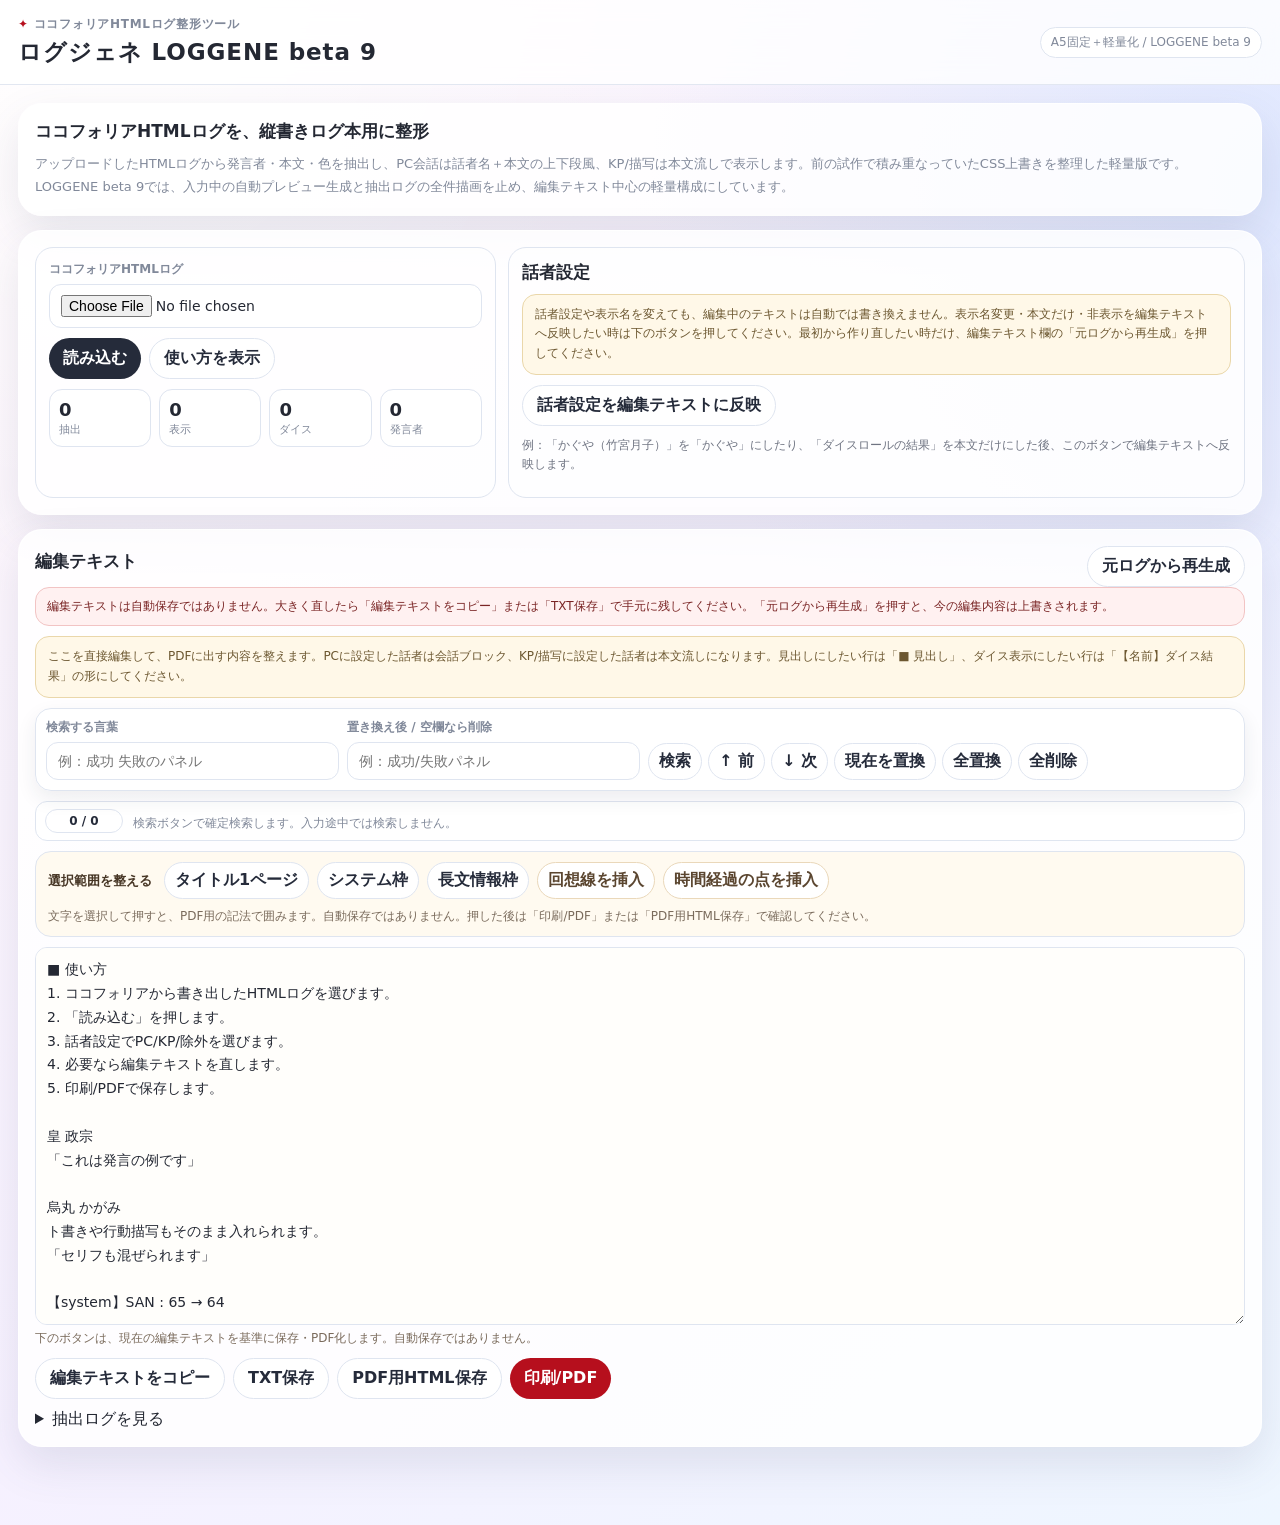
==== commit 7067dbb9: "Add files via upload" ====
--- a/index.html
+++ b/index.html
@@ -3,7 +3,7 @@
 <head>
 <meta charset="UTF-8" />
 <meta name="viewport" content="width=device-width, initial-scale=1.0" />
-<title>ログジェネ LOGGENE beta 8 軽量版</title>
+<title>ログジェネ LOGGENE beta 9 軽量版</title>
 <link rel="icon" href="favicon.ico" sizes="any">
 <link rel="icon" type="image/png" sizes="32x32" href="favicon-32x32.png">
 <link rel="icon" type="image/png" sizes="16x16" href="favicon-16x16.png">
@@ -414,9 +414,9 @@
 </style>
 </head>
 <body>
-<header><div class="header-inner"><div><div class="kicker">ココフォリアHTMLログ整形ツール</div><h1>ログジェネ LOGGENE beta 8</h1></div><span class="badge">A5固定＋軽量化 / LOGGENE beta 8</span></div></header>
+<header><div class="header-inner"><div><div class="kicker">ココフォリアHTMLログ整形ツール</div><h1>ログジェネ LOGGENE beta 9</h1></div><span class="badge">A5固定＋軽量化 / LOGGENE beta 9</span></div></header>
 <main>
-<section class="panel intro"><h2>ココフォリアHTMLログを、縦書きログ本用に整形</h2><p class="lead">アップロードしたHTMLログから発言者・本文・色を抽出し、PC会話は話者名＋本文の上下段風、KP/描写は本文流しで表示します。前の試作で積み重なっていたCSS上書きを整理した軽量版です。LOGGENE beta 8では、入力中の自動プレビュー生成と抽出ログの全件描画を止め、編集テキスト中心の軽量構成にしています。</p></section>
+<section class="panel intro"><h2>ココフォリアHTMLログを、縦書きログ本用に整形</h2><p class="lead">アップロードしたHTMLログから発言者・本文・色を抽出し、PC会話は話者名＋本文の上下段風、KP/描写は本文流しで表示します。前の試作で積み重なっていたCSS上書きを整理した軽量版です。LOGGENE beta 9では、入力中の自動プレビュー生成と抽出ログの全件描画を止め、編集テキスト中心の軽量構成にしています。</p></section>
 <section class="panel controls"><div class="grid"><div class="box"><label for="fileInput">ココフォリアHTMLログ</label><input id="fileInput" type="file" accept=".html,text/html"><div class="buttons"><button id="loadBtn">読み込む</button><button class="secondary" id="demoBtn">使い方を表示</button></div><div class="stats"><div class="stat"><b id="statTotal">0</b><span>抽出</span></div><div class="stat"><b id="statShown">0</b><span>表示</span></div><div class="stat"><b id="statDice">0</b><span>ダイス</span></div><div class="stat"><b id="statNames">0</b><span>発言者</span></div></div></div><div class="box"><h2>話者設定</h2><div class="notice">話者設定や表示名を変えても、編集中のテキストは自動では書き換えません。表示名変更・本文だけ・非表示を編集テキストへ反映したい時は下のボタンを押してください。最初から作り直したい時だけ、編集テキスト欄の「元ログから再生成」を押してください。</div><div class="buttons" style="margin:10px 0"><button class="secondary" id="applySpeakerSettingsBtn" type="button">話者設定を編集テキストに反映</button></div><div class="mini-note">例：「かぐや（竹宮月子）」を「かぐや」にしたり、「ダイスロールの結果」を本文だけにした後、このボタンで編集テキストへ反映します。</div><div id="nameList" class="names"></div></div></div>
 <div class="hidden-settings" style="display:none">
   <label class="check"><input id="skipEmpty" type="checkbox" checked>空の発言を除外</label>
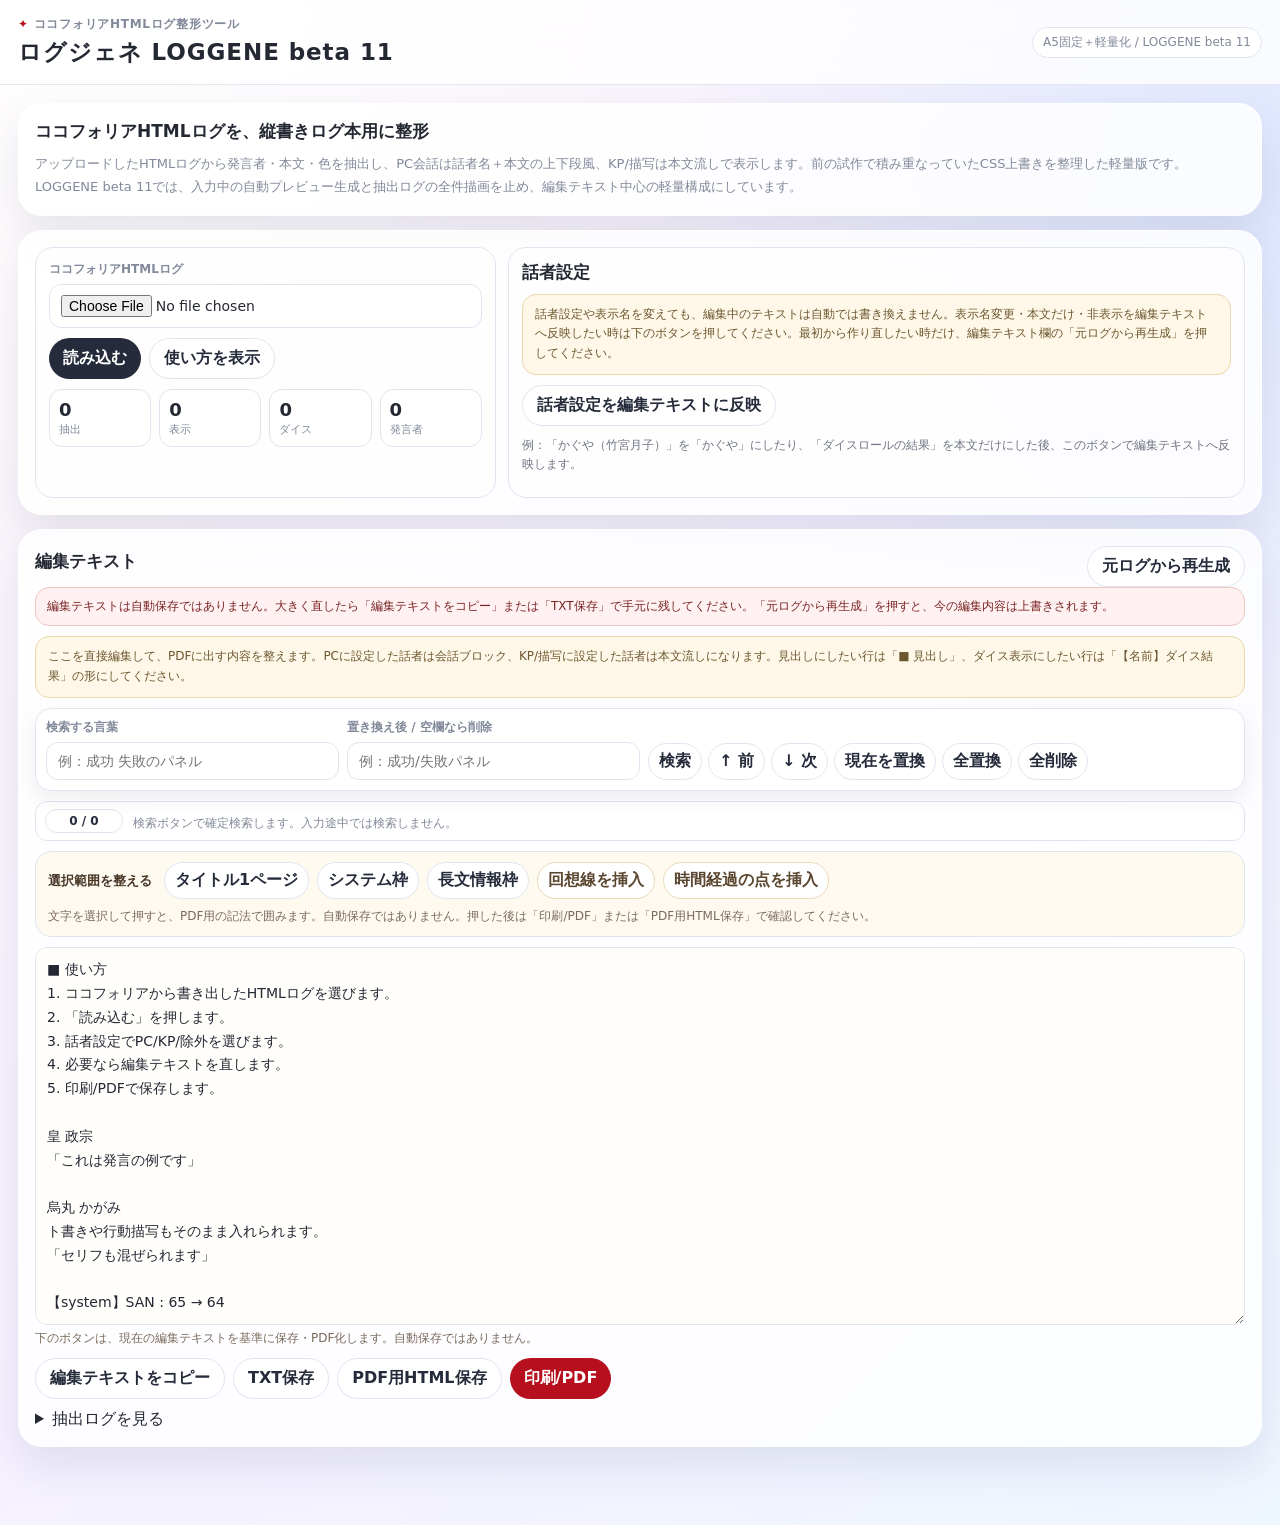
==== commit 79186302: "Add files via upload" ====
--- a/index.html
+++ b/index.html
@@ -3,7 +3,7 @@
 <head>
 <meta charset="UTF-8" />
 <meta name="viewport" content="width=device-width, initial-scale=1.0" />
-<title>ログジェネ LOGGENE beta 9 軽量版</title>
+<title>ログジェネ LOGGENE beta 11 軽量版</title>
 <link rel="icon" href="favicon.ico" sizes="any">
 <link rel="icon" type="image/png" sizes="32x32" href="favicon-32x32.png">
 <link rel="icon" type="image/png" sizes="16x16" href="favicon-16x16.png">
@@ -414,9 +414,9 @@
 </style>
 </head>
 <body>
-<header><div class="header-inner"><div><div class="kicker">ココフォリアHTMLログ整形ツール</div><h1>ログジェネ LOGGENE beta 9</h1></div><span class="badge">A5固定＋軽量化 / LOGGENE beta 9</span></div></header>
+<header><div class="header-inner"><div><div class="kicker">ココフォリアHTMLログ整形ツール</div><h1>ログジェネ LOGGENE beta 11</h1></div><span class="badge">A5固定＋軽量化 / LOGGENE beta 11</span></div></header>
 <main>
-<section class="panel intro"><h2>ココフォリアHTMLログを、縦書きログ本用に整形</h2><p class="lead">アップロードしたHTMLログから発言者・本文・色を抽出し、PC会話は話者名＋本文の上下段風、KP/描写は本文流しで表示します。前の試作で積み重なっていたCSS上書きを整理した軽量版です。LOGGENE beta 9では、入力中の自動プレビュー生成と抽出ログの全件描画を止め、編集テキスト中心の軽量構成にしています。</p></section>
+<section class="panel intro"><h2>ココフォリアHTMLログを、縦書きログ本用に整形</h2><p class="lead">アップロードしたHTMLログから発言者・本文・色を抽出し、PC会話は話者名＋本文の上下段風、KP/描写は本文流しで表示します。前の試作で積み重なっていたCSS上書きを整理した軽量版です。LOGGENE beta 11では、入力中の自動プレビュー生成と抽出ログの全件描画を止め、編集テキスト中心の軽量構成にしています。</p></section>
 <section class="panel controls"><div class="grid"><div class="box"><label for="fileInput">ココフォリアHTMLログ</label><input id="fileInput" type="file" accept=".html,text/html"><div class="buttons"><button id="loadBtn">読み込む</button><button class="secondary" id="demoBtn">使い方を表示</button></div><div class="stats"><div class="stat"><b id="statTotal">0</b><span>抽出</span></div><div class="stat"><b id="statShown">0</b><span>表示</span></div><div class="stat"><b id="statDice">0</b><span>ダイス</span></div><div class="stat"><b id="statNames">0</b><span>発言者</span></div></div></div><div class="box"><h2>話者設定</h2><div class="notice">話者設定や表示名を変えても、編集中のテキストは自動では書き換えません。表示名変更・本文だけ・非表示を編集テキストへ反映したい時は下のボタンを押してください。最初から作り直したい時だけ、編集テキスト欄の「元ログから再生成」を押してください。</div><div class="buttons" style="margin:10px 0"><button class="secondary" id="applySpeakerSettingsBtn" type="button">話者設定を編集テキストに反映</button></div><div class="mini-note">例：「かぐや（竹宮月子）」を「かぐや」にしたり、「ダイスロールの結果」を本文だけにした後、このボタンで編集テキストへ反映します。</div><div id="nameList" class="names"></div></div></div>
 <div class="hidden-settings" style="display:none">
   <label class="check"><input id="skipEmpty" type="checkbox" checked>空の発言を除外</label>
@@ -1688,6 +1688,7 @@
 function buildAbsColumns(blocks,spec){
   const cols=[];
   let run=0;
+  let infoRun=0;
   const addNarr=(text,heading=false)=>{
     const chunks=splitTextForColumns(text,spec.narrChars);
     chunks.forEach((ch,i)=>cols.push({type:'narr',text:ch,heading:heading&&i===0,continued:i>0}));
@@ -1709,7 +1710,12 @@
     if(b.type==='dicebox'||b.type==='infobox'){
       const raw=normalizeVerticalText(b.body||'');
       const chunks=splitDiceTextForColumns(raw, b.type==='infobox' ? spec.infoChars : spec.diceChars, false);
-      chunks.forEach((ch,i)=>cols.push({type:b.type==='infobox'?'info':'dice',text:ch,continued:i>0,roll:false,manual:true}));
+      if(b.type==='infobox'){
+        const group=++infoRun;
+        chunks.forEach((ch,i)=>cols.push({type:'info',text:ch,continued:i>0,roll:false,manual:true,infoGroup:group}));
+      }else{
+        chunks.forEach((ch,i)=>cols.push({type:'dice',text:ch,continued:i>0,roll:false,manual:true}));
+      }
       continue;
     }
     if(b.type==='heading'){
@@ -1761,8 +1767,10 @@
 }
 function absGapBefore(c,prev,spec){
   if(!prev) return 0;
-  if(c.type==='dice' || prev.type==='dice'){
-    if(c.continued && prev && prev.type==='dice') return spec.continuedGap;
+  if((c.type==='info' && prev.type==='info' && c.infoGroup && c.infoGroup===prev.infoGroup) || (c.type==='dice' && prev.type==='dice' && c.continued)){
+    return spec.continuedGap;
+  }
+  if(c.type==='dice' || prev.type==='dice' || c.type==='info' || prev.type==='info'){
     return spec.diceGap;
   }
   if(c.continued && prev && c.type===prev.type){
@@ -1823,14 +1831,15 @@
 .abs-dice{position:absolute;top:${spec.innerY}mm;width:${spec.diceW}mm;max-height:${spec.innerH}mm;box-sizing:border-box;writing-mode:vertical-rl;text-orientation:mixed;white-space:pre-wrap;font-size:${spec.dicePt}pt;line-height:1.38;font-weight:700;color:#4f463c;border:1.1px solid rgba(95,86,74,.75);border-radius:7px;background:#fff;padding:.34em .28em;overflow:hidden;overflow-wrap:anywhere;word-break:normal;-webkit-print-color-adjust:exact;print-color-adjust:exact;}
 .abs-dice.roll{font-size:${Math.max(6.8,spec.dicePt-.9)}pt;line-height:1.20;letter-spacing:.01em;overflow-wrap:normal;word-break:keep-all;}
 .abs-dice.continued{border-color:rgba(95,86,74,.55);}
-.abs-dice.info{font-weight:600;border:1.25px solid rgba(65,58,50,.72);background:#fffdf7;}
-.abs-titlepage{position:absolute;inset:${spec.pad.t}mm ${spec.pad.r}mm ${spec.pad.b}mm ${spec.pad.l}mm;display:flex;align-items:center;justify-content:center;writing-mode:vertical-rl;text-orientation:mixed;text-align:center;font-size:${Math.max(18,spec.pt*1.65)}pt;line-height:1.7;font-weight:900;letter-spacing:.08em;color:#171410;}
-.abs-titlepage .abs-title-inner{border-inline-start:1.4px solid rgba(35,31,27,.55);border-inline-end:1.4px solid rgba(35,31,27,.55);padding:8mm 3mm;max-height:150mm;}
-.abs-divider,.abs-dots{position:absolute;top:${spec.innerY}mm;height:${spec.innerH}mm;box-sizing:border-box;color:#6a5b4b;overflow:visible;-webkit-print-color-adjust:exact;print-color-adjust:exact;}
-.abs-divider{display:flex;align-items:center;justify-content:center;writing-mode:horizontal-tb;}
-.abs-divider .divider-line{display:block;width:0;height:72%;border-left:1.2px solid rgba(106,91,75,.78);}
-.abs-dots{display:flex;align-items:center;justify-content:center;writing-mode:horizontal-tb;}
-.abs-dots-inner{display:flex;flex-direction:row-reverse;align-items:center;justify-content:center;gap:1.15mm;}
+.abs-dice.info{font-weight:600;border:0;background:transparent;padding:.52em .36em;color:#332d26;z-index:2;}
+.abs-info-frame{position:absolute;top:${spec.innerY}mm;height:${spec.innerH}mm;box-sizing:border-box;border:1.25px solid rgba(65,58,50,.72);border-radius:7px;background:#fffdf7;z-index:0;-webkit-print-color-adjust:exact;print-color-adjust:exact;}
+.abs-titlepage{position:absolute;inset:${spec.pad.t}mm ${spec.pad.r}mm ${spec.pad.b}mm ${spec.pad.l}mm;display:flex;align-items:center;justify-content:center;writing-mode:vertical-rl;text-orientation:mixed;text-align:center;font-size:${Math.max(12,spec.pt*1.18)}pt;line-height:1.72;font-weight:900;letter-spacing:.055em;color:#171410;}
+.abs-titlepage .abs-title-inner{border-inline-start:1.2px solid rgba(35,31,27,.50);border-inline-end:1.2px solid rgba(35,31,27,.50);padding:6mm 3mm;max-height:145mm;}
+.abs-divider,.abs-dots{position:absolute;top:${spec.innerY}mm;box-sizing:border-box;color:#6a5b4b;overflow:visible;-webkit-print-color-adjust:exact;print-color-adjust:exact;}
+.abs-divider{height:6mm;display:flex;align-items:flex-start;justify-content:flex-start;writing-mode:horizontal-tb;}
+.abs-divider .divider-line{display:block;width:100%;height:0;border-top:1.2px solid rgba(106,91,75,.78);margin-top:0;}
+.abs-dots{height:${spec.innerH}mm;display:flex;align-items:flex-start;justify-content:flex-start;writing-mode:horizontal-tb;}
+.abs-dots-inner{display:flex;flex-direction:row-reverse;align-items:flex-start;justify-content:flex-start;gap:1.15mm;padding-top:0;}
 .abs-dot-col{display:block;writing-mode:vertical-rl;text-orientation:upright;white-space:nowrap;font-size:${Math.max(9,spec.pt*.92)}pt;line-height:1;letter-spacing:.17em;font-weight:700;color:#6a5b4b;}
 .page-mark{position:absolute;left:50%;bottom:5mm;transform:translateX(-50%);width:max-content;text-align:center;font-size:9pt;letter-spacing:.08em;color:#171410;writing-mode:horizontal-tb;}
 `;
@@ -1869,6 +1878,24 @@
   const cont=c.continued?' continued':'';
   return `<section class="abs-col${cont}" style="right:${right}mm">${html}</section>`;
 }
+
+function renderAbsInfoFrames(page,spec){
+  const frames=[];
+  let i=0;
+  while(i<page.length){
+    const c=page[i];
+    if(c.type!=='info' || !c.infoGroup){ i++; continue; }
+    const group=c.infoGroup;
+    let j=i;
+    while(j+1<page.length && page[j+1].type==='info' && page[j+1].infoGroup===group) j++;
+    const rightStart=absRightMm(i,page,spec)-0.55;
+    const rightEnd=absRightMm(j,page,spec);
+    const width=(rightEnd-rightStart+absColWidth(page[j],spec)+1.10);
+    frames.push(`<div class="abs-info-frame" style="right:${rightStart.toFixed(3)}mm;width:${width.toFixed(3)}mm"></div>`);
+    i=j+1;
+  }
+  return frames.join('');
+}
 function renderAbsRunRules(page,spec){
   const rules=[];
   let i=0;
@@ -1891,7 +1918,11 @@
   return rules.join('');
 }
 function buildAbsPagesHtml(pages,spec){
-  return pages.map((page,pi)=>`<section class="print-page" data-page="${pi+1}">${renderAbsRunRules(page,spec)}${page.map((c,i)=>renderAbsCol(c,i,page,spec)).join('')}<div class="page-mark">-${pi+1}P-</div></section>`).join('');
+  return pages.map((page,pi)=>{
+    const titleOnly=page.length===1 && page[0].type==='titlepage';
+    const mark=titleOnly?'':`<div class="page-mark">-${pi+1}P-</div>`;
+    return `<section class="print-page" data-page="${pi+1}">${renderAbsInfoFrames(page,spec)}${renderAbsRunRules(page,spec)}${page.map((c,i)=>renderAbsCol(c,i,page,spec)).join('')}${mark}</section>`;
+  }).join('');
 }
 function makeAbsPages(){
   const blocks=mergeEditableBlocks(parseEditableBlocks(els.textEditor.value));
@@ -1944,7 +1975,7 @@
 }
 function downloadPrintHtml(){
   const {pages,spec}=makeAbsPages();
-  downloadBlob(makePrintDocument(pages,spec),'loggene_vertical_print_beta7.html','text/html;charset=utf-8');
+  downloadBlob(makePrintDocument(pages,spec),'loggene_vertical_print_beta11.html','text/html;charset=utf-8');
 }
 
 
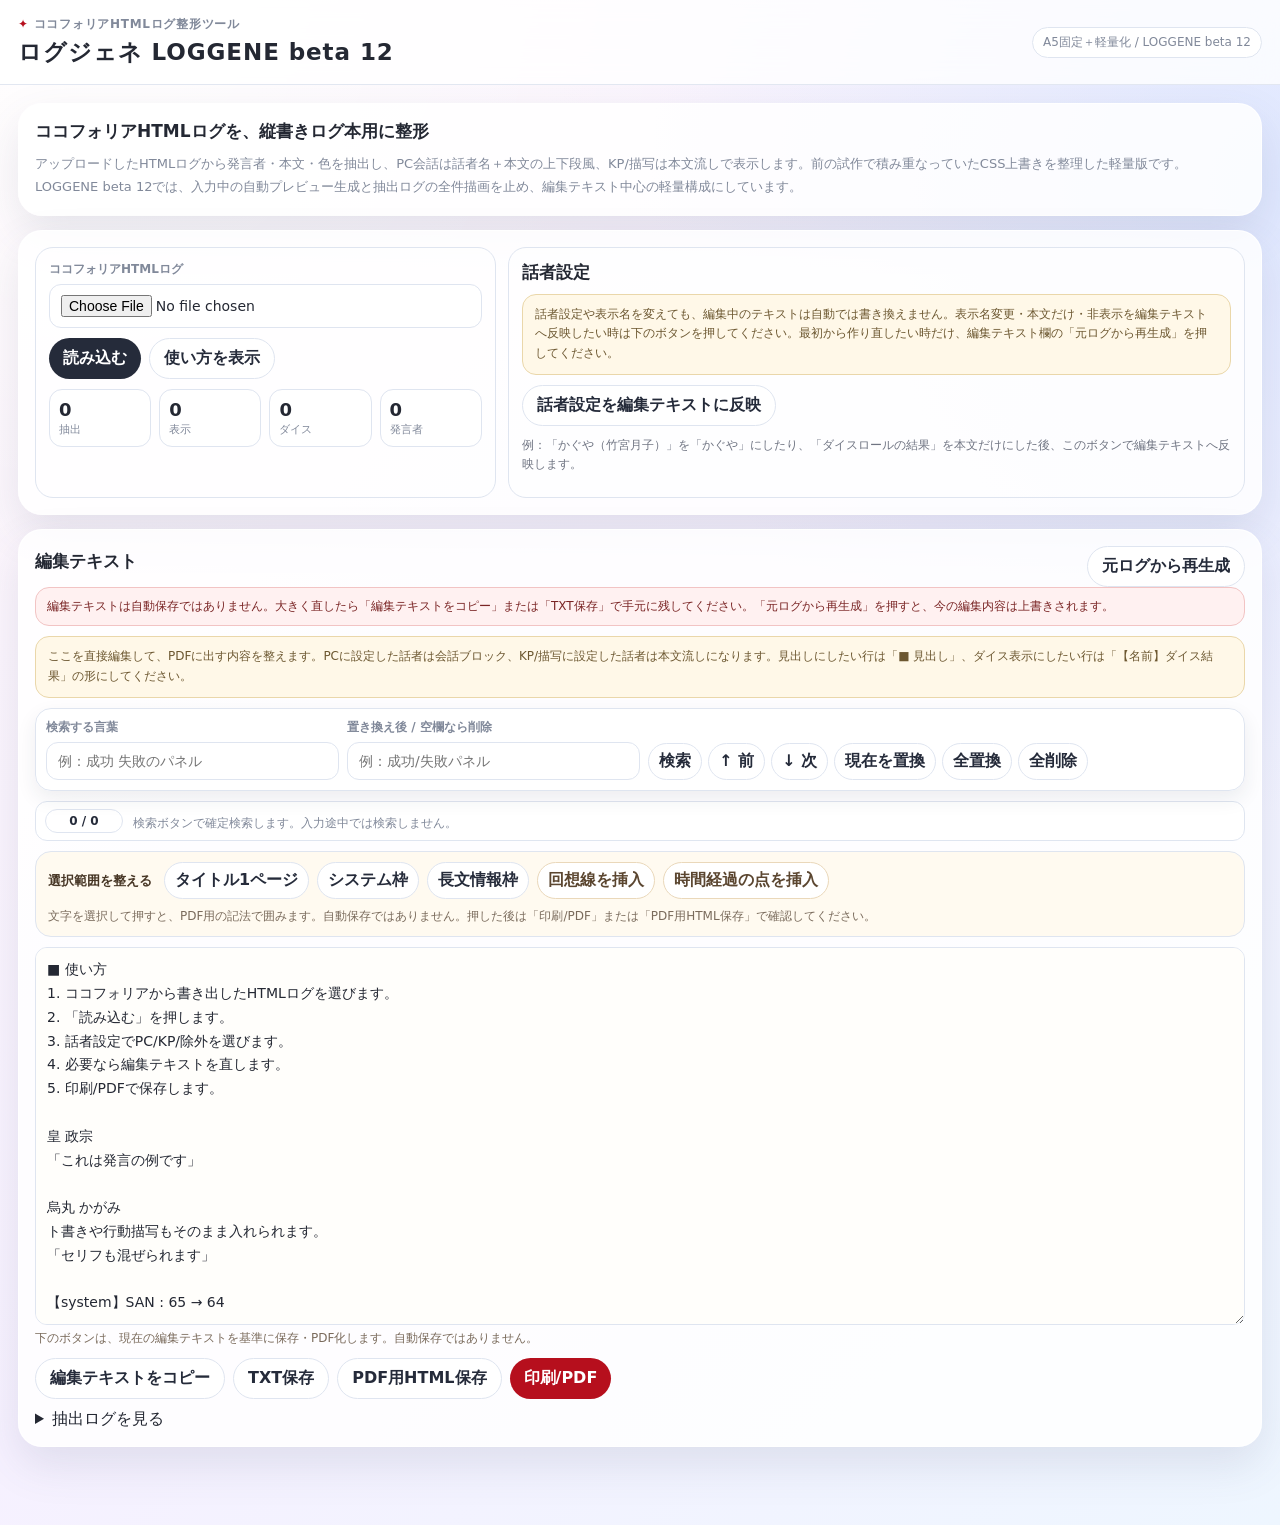
==== commit df51e2b6: "Add files via upload" ====
--- a/index.html
+++ b/index.html
@@ -3,7 +3,7 @@
 <head>
 <meta charset="UTF-8" />
 <meta name="viewport" content="width=device-width, initial-scale=1.0" />
-<title>ログジェネ LOGGENE beta 11 軽量版</title>
+<title>ログジェネ LOGGENE beta 12 軽量版</title>
 <link rel="icon" href="favicon.ico" sizes="any">
 <link rel="icon" type="image/png" sizes="32x32" href="favicon-32x32.png">
 <link rel="icon" type="image/png" sizes="16x16" href="favicon-16x16.png">
@@ -414,9 +414,9 @@
 </style>
 </head>
 <body>
-<header><div class="header-inner"><div><div class="kicker">ココフォリアHTMLログ整形ツール</div><h1>ログジェネ LOGGENE beta 11</h1></div><span class="badge">A5固定＋軽量化 / LOGGENE beta 11</span></div></header>
+<header><div class="header-inner"><div><div class="kicker">ココフォリアHTMLログ整形ツール</div><h1>ログジェネ LOGGENE beta 12</h1></div><span class="badge">A5固定＋軽量化 / LOGGENE beta 12</span></div></header>
 <main>
-<section class="panel intro"><h2>ココフォリアHTMLログを、縦書きログ本用に整形</h2><p class="lead">アップロードしたHTMLログから発言者・本文・色を抽出し、PC会話は話者名＋本文の上下段風、KP/描写は本文流しで表示します。前の試作で積み重なっていたCSS上書きを整理した軽量版です。LOGGENE beta 11では、入力中の自動プレビュー生成と抽出ログの全件描画を止め、編集テキスト中心の軽量構成にしています。</p></section>
+<section class="panel intro"><h2>ココフォリアHTMLログを、縦書きログ本用に整形</h2><p class="lead">アップロードしたHTMLログから発言者・本文・色を抽出し、PC会話は話者名＋本文の上下段風、KP/描写は本文流しで表示します。前の試作で積み重なっていたCSS上書きを整理した軽量版です。LOGGENE beta 12では、入力中の自動プレビュー生成と抽出ログの全件描画を止め、編集テキスト中心の軽量構成にしています。</p></section>
 <section class="panel controls"><div class="grid"><div class="box"><label for="fileInput">ココフォリアHTMLログ</label><input id="fileInput" type="file" accept=".html,text/html"><div class="buttons"><button id="loadBtn">読み込む</button><button class="secondary" id="demoBtn">使い方を表示</button></div><div class="stats"><div class="stat"><b id="statTotal">0</b><span>抽出</span></div><div class="stat"><b id="statShown">0</b><span>表示</span></div><div class="stat"><b id="statDice">0</b><span>ダイス</span></div><div class="stat"><b id="statNames">0</b><span>発言者</span></div></div></div><div class="box"><h2>話者設定</h2><div class="notice">話者設定や表示名を変えても、編集中のテキストは自動では書き換えません。表示名変更・本文だけ・非表示を編集テキストへ反映したい時は下のボタンを押してください。最初から作り直したい時だけ、編集テキスト欄の「元ログから再生成」を押してください。</div><div class="buttons" style="margin:10px 0"><button class="secondary" id="applySpeakerSettingsBtn" type="button">話者設定を編集テキストに反映</button></div><div class="mini-note">例：「かぐや（竹宮月子）」を「かぐや」にしたり、「ダイスロールの結果」を本文だけにした後、このボタンで編集テキストへ反映します。</div><div id="nameList" class="names"></div></div></div>
 <div class="hidden-settings" style="display:none">
   <label class="check"><input id="skipEmpty" type="checkbox" checked>空の発言を除外</label>
@@ -1599,7 +1599,7 @@
   spec.narrChars=Math.max(12, Math.floor(spec.innerH/(charMm*narrSafety))-2);
   // v45: 枠付き表示は余裕を持って分割する。枠の上下余白・罫線ぶんを差し引く。
   spec.diceChars=Math.max(18, Math.floor(spec.innerH/(spec.dicePt*mmPerPt*1.48))-2);
-  spec.infoChars=Math.max(16, Math.floor(spec.innerH/(spec.dicePt*mmPerPt*1.36))-2);
+  spec.infoChars=Math.max(20, Math.floor(spec.innerH/(spec.pt*mmPerPt*1.16))-2);
   // v49: ダイス結果は「数値 ＞ 成功/失敗」を分離させないため、通常枠より小さめの文字で多めに入れる。
   const rollPt=Math.max(6.8, spec.dicePt-.9);
   spec.rollDiceChars=Math.max(96, spec.diceChars+18, Math.floor(spec.innerH/(rollPt*mmPerPt*1.05))-1);
@@ -1704,7 +1704,7 @@
       continue;
     }
     if(b.type==='dots'){
-      cols.push({type:'dots',text:normalizeStoryVerticalText(b.body||'・・・・・・\n・・・・・\n・・・・\n・・・\n・・\n・')});
+      cols.push({type:'dots',text:normalizeStoryVerticalText(b.body||'・・・\n・・\n・')});
       continue;
     }
     if(b.type==='dicebox'||b.type==='infobox'){
@@ -1760,7 +1760,8 @@
 }
 
 function absColWidth(c,spec){
-  if(c.type==='dice'||c.type==='info') return spec.diceW;
+  if(c.type==='dice') return spec.diceW;
+  if(c.type==='info') return Math.max(spec.colW*1.05, 4.4);
   if(c.type==='divider') return Math.max(spec.colW*.85, 4.2);
   if(c.type==='dots') return Math.max(spec.colW*3.2, 18);
   return spec.colW;
@@ -1831,16 +1832,17 @@
 .abs-dice{position:absolute;top:${spec.innerY}mm;width:${spec.diceW}mm;max-height:${spec.innerH}mm;box-sizing:border-box;writing-mode:vertical-rl;text-orientation:mixed;white-space:pre-wrap;font-size:${spec.dicePt}pt;line-height:1.38;font-weight:700;color:#4f463c;border:1.1px solid rgba(95,86,74,.75);border-radius:7px;background:#fff;padding:.34em .28em;overflow:hidden;overflow-wrap:anywhere;word-break:normal;-webkit-print-color-adjust:exact;print-color-adjust:exact;}
 .abs-dice.roll{font-size:${Math.max(6.8,spec.dicePt-.9)}pt;line-height:1.20;letter-spacing:.01em;overflow-wrap:normal;word-break:keep-all;}
 .abs-dice.continued{border-color:rgba(95,86,74,.55);}
-.abs-dice.info{font-weight:600;border:0;background:transparent;padding:.52em .36em;color:#332d26;z-index:2;}
-.abs-info-frame{position:absolute;top:${spec.innerY}mm;height:${spec.innerH}mm;box-sizing:border-box;border:1.25px solid rgba(65,58,50,.72);border-radius:7px;background:#fffdf7;z-index:0;-webkit-print-color-adjust:exact;print-color-adjust:exact;}
-.abs-titlepage{position:absolute;inset:${spec.pad.t}mm ${spec.pad.r}mm ${spec.pad.b}mm ${spec.pad.l}mm;display:flex;align-items:center;justify-content:center;writing-mode:vertical-rl;text-orientation:mixed;text-align:center;font-size:${Math.max(12,spec.pt*1.18)}pt;line-height:1.72;font-weight:900;letter-spacing:.055em;color:#171410;}
-.abs-titlepage .abs-title-inner{border-inline-start:1.2px solid rgba(35,31,27,.50);border-inline-end:1.2px solid rgba(35,31,27,.50);padding:6mm 3mm;max-height:145mm;}
+.abs-info-col{position:absolute;top:${spec.innerY}mm;width:${Math.max(spec.colW*1.05,4.4)}mm;height:${spec.innerH}mm;box-sizing:border-box;writing-mode:vertical-rl;text-orientation:mixed;white-space:pre-wrap;font-size:${Math.max(8.6,spec.pt*.88)}pt;line-height:1.16;letter-spacing:.002em;color:#241f1a;overflow:hidden;z-index:2;}
+.abs-info-col.continued{opacity:.99;}
+.abs-info-frame{display:none;}
+.abs-titlepage{position:absolute;inset:${spec.pad.t}mm ${spec.pad.r}mm ${spec.pad.b}mm ${spec.pad.l}mm;display:block;writing-mode:vertical-rl;text-orientation:mixed;text-align:start;font-size:${spec.pt}pt;line-height:${spec.line};font-weight:700;letter-spacing:.025em;color:#171410;padding-top:0;padding-right:0;box-sizing:border-box;}
+.abs-titlepage .abs-title-inner{border:0;padding:0;max-height:none;white-space:pre-wrap;}
 .abs-divider,.abs-dots{position:absolute;top:${spec.innerY}mm;box-sizing:border-box;color:#6a5b4b;overflow:visible;-webkit-print-color-adjust:exact;print-color-adjust:exact;}
-.abs-divider{height:6mm;display:flex;align-items:flex-start;justify-content:flex-start;writing-mode:horizontal-tb;}
-.abs-divider .divider-line{display:block;width:100%;height:0;border-top:1.2px solid rgba(106,91,75,.78);margin-top:0;}
-.abs-dots{height:${spec.innerH}mm;display:flex;align-items:flex-start;justify-content:flex-start;writing-mode:horizontal-tb;}
-.abs-dots-inner{display:flex;flex-direction:row-reverse;align-items:flex-start;justify-content:flex-start;gap:1.15mm;padding-top:0;}
-.abs-dot-col{display:block;writing-mode:vertical-rl;text-orientation:upright;white-space:nowrap;font-size:${Math.max(9,spec.pt*.92)}pt;line-height:1;letter-spacing:.17em;font-weight:700;color:#6a5b4b;}
+.abs-divider{height:44mm;display:block;writing-mode:horizontal-tb;}
+.abs-divider .divider-line{display:block;width:0;height:38mm;border-right:1.2px dotted rgba(106,91,75,.78);margin:0 auto;}
+.abs-dots{height:22mm;display:block;writing-mode:horizontal-tb;}
+.abs-dots-inner{display:block;padding-top:0;text-align:left;line-height:1.25;}
+.abs-dot-row{display:block;font-size:${Math.max(8.8,spec.pt*.86)}pt;letter-spacing:.18em;font-weight:700;color:#6a5b4b;white-space:nowrap;}
 .page-mark{position:absolute;left:50%;bottom:5mm;transform:translateX(-50%);width:max-content;text-align:center;font-size:9pt;letter-spacing:.08em;color:#171410;writing-mode:horizontal-tb;}
 `;
 }
@@ -1856,9 +1858,9 @@
   }
   if(c.type==='dots'){
     const w=absColWidth(c,spec).toFixed(3);
-    const raw=String(c.text||'・・・・・・\n・・・・・\n・・・・\n・・・\n・・\n・');
+    const raw=String(c.text||'・・・\n・・\n・');
     const lines=raw.split(/\n+/).map(x=>x.trim()).filter(Boolean);
-    const inner=lines.map(x=>`<span class="abs-dot-col">${escapeHtml(x)}</span>`).join('');
+    const inner=lines.slice(-3).map(x=>`<span class="abs-dot-row">${escapeHtml(x)}</span>`).join('');
     return `<section class="abs-dots" style="right:${right}mm;width:${w}mm" aria-label="時間経過"><div class="abs-dots-inner">${inner}</div></section>`;
   }
   if(c.type==='pc'){
@@ -1868,11 +1870,14 @@
     const join=sameNext ? ' same-next' : '';
     return `<section class="abs-pc${cont}${join}" style="right:${right}mm"><div class="abs-speaker">${showSpeaker?escapeHtml(c.speaker):'　'}</div><div class="abs-rule"></div><div class="abs-body">${escapeHtml(c.text||'　')}</div></section>`;
   }
-  if(c.type==='dice'||c.type==='info'){
+  if(c.type==='info'){
+    const cont=c.continued?' continued':'';
+    return `<section class="abs-info-col${cont}" style="right:${right}mm">${escapeHtml(c.text||'　')}</section>`;
+  }
+  if(c.type==='dice'){
     const cont=c.continued?' continued':'';
     const roll=c.roll?' roll':'';
-    const info=c.type==='info'?' info':'';
-    return `<section class="abs-dice${info}${cont}${roll}" style="right:${right}mm">${escapeHtml(c.text||'　')}</section>`;
+    return `<section class="abs-dice${cont}${roll}" style="right:${right}mm">${escapeHtml(c.text||'　')}</section>`;
   }
   const html=escapeHtml(c.text||'　').replace(/^◆\s*([^\n]+)/,'<span class="abs-mark">◆</span><strong>$1</strong>');
   const cont=c.continued?' continued':'';
@@ -1880,6 +1885,7 @@
 }
 
 function renderAbsInfoFrames(page,spec){
+  return '';
   const frames=[];
   let i=0;
   while(i<page.length){
@@ -1975,7 +1981,7 @@
 }
 function downloadPrintHtml(){
   const {pages,spec}=makeAbsPages();
-  downloadBlob(makePrintDocument(pages,spec),'loggene_vertical_print_beta11.html','text/html;charset=utf-8');
+  downloadBlob(makePrintDocument(pages,spec),'loggene_vertical_print_beta12.html','text/html;charset=utf-8');
 }
 
 
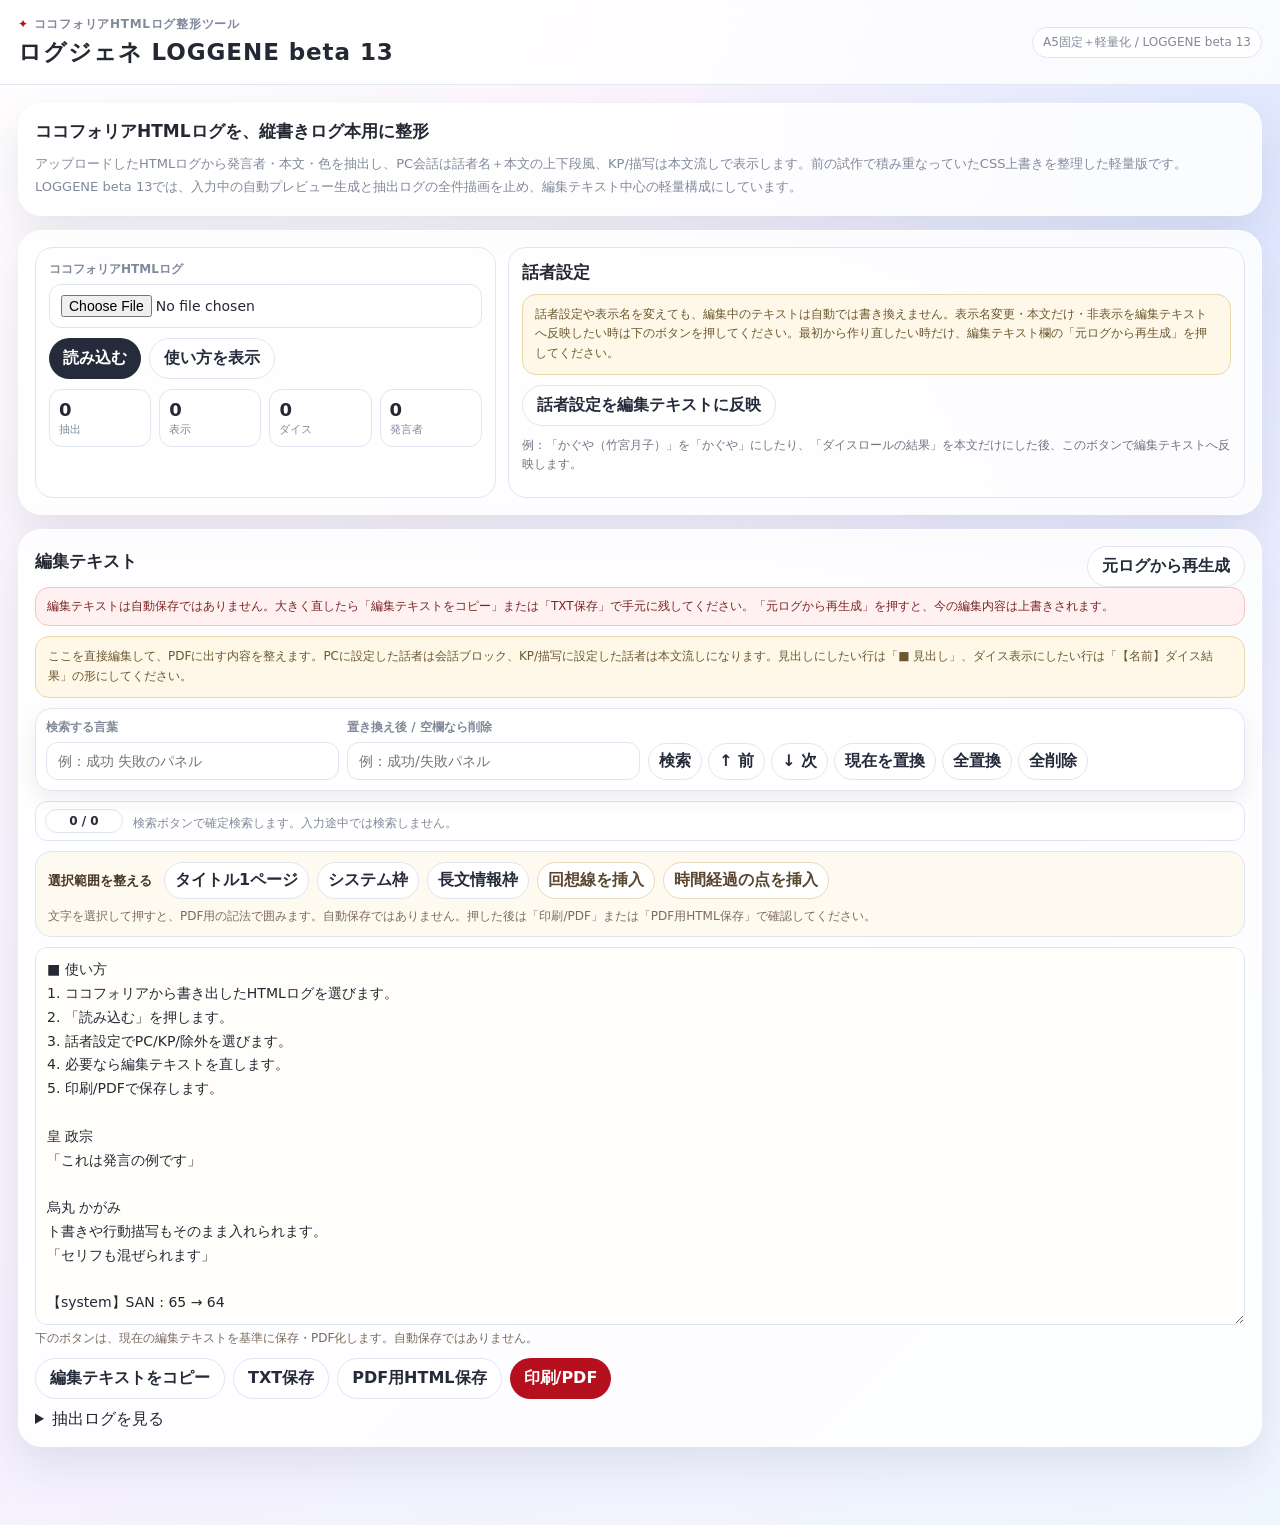
==== commit f7d2f9a4: "Add files via upload" ====
--- a/index.html
+++ b/index.html
@@ -3,7 +3,7 @@
 <head>
 <meta charset="UTF-8" />
 <meta name="viewport" content="width=device-width, initial-scale=1.0" />
-<title>ログジェネ LOGGENE beta 12 軽量版</title>
+<title>ログジェネ LOGGENE beta 13 軽量版</title>
 <link rel="icon" href="favicon.ico" sizes="any">
 <link rel="icon" type="image/png" sizes="32x32" href="favicon-32x32.png">
 <link rel="icon" type="image/png" sizes="16x16" href="favicon-16x16.png">
@@ -414,9 +414,9 @@
 </style>
 </head>
 <body>
-<header><div class="header-inner"><div><div class="kicker">ココフォリアHTMLログ整形ツール</div><h1>ログジェネ LOGGENE beta 12</h1></div><span class="badge">A5固定＋軽量化 / LOGGENE beta 12</span></div></header>
+<header><div class="header-inner"><div><div class="kicker">ココフォリアHTMLログ整形ツール</div><h1>ログジェネ LOGGENE beta 13</h1></div><span class="badge">A5固定＋軽量化 / LOGGENE beta 13</span></div></header>
 <main>
-<section class="panel intro"><h2>ココフォリアHTMLログを、縦書きログ本用に整形</h2><p class="lead">アップロードしたHTMLログから発言者・本文・色を抽出し、PC会話は話者名＋本文の上下段風、KP/描写は本文流しで表示します。前の試作で積み重なっていたCSS上書きを整理した軽量版です。LOGGENE beta 12では、入力中の自動プレビュー生成と抽出ログの全件描画を止め、編集テキスト中心の軽量構成にしています。</p></section>
+<section class="panel intro"><h2>ココフォリアHTMLログを、縦書きログ本用に整形</h2><p class="lead">アップロードしたHTMLログから発言者・本文・色を抽出し、PC会話は話者名＋本文の上下段風、KP/描写は本文流しで表示します。前の試作で積み重なっていたCSS上書きを整理した軽量版です。LOGGENE beta 13では、入力中の自動プレビュー生成と抽出ログの全件描画を止め、編集テキスト中心の軽量構成にしています。</p></section>
 <section class="panel controls"><div class="grid"><div class="box"><label for="fileInput">ココフォリアHTMLログ</label><input id="fileInput" type="file" accept=".html,text/html"><div class="buttons"><button id="loadBtn">読み込む</button><button class="secondary" id="demoBtn">使い方を表示</button></div><div class="stats"><div class="stat"><b id="statTotal">0</b><span>抽出</span></div><div class="stat"><b id="statShown">0</b><span>表示</span></div><div class="stat"><b id="statDice">0</b><span>ダイス</span></div><div class="stat"><b id="statNames">0</b><span>発言者</span></div></div></div><div class="box"><h2>話者設定</h2><div class="notice">話者設定や表示名を変えても、編集中のテキストは自動では書き換えません。表示名変更・本文だけ・非表示を編集テキストへ反映したい時は下のボタンを押してください。最初から作り直したい時だけ、編集テキスト欄の「元ログから再生成」を押してください。</div><div class="buttons" style="margin:10px 0"><button class="secondary" id="applySpeakerSettingsBtn" type="button">話者設定を編集テキストに反映</button></div><div class="mini-note">例：「かぐや（竹宮月子）」を「かぐや」にしたり、「ダイスロールの結果」を本文だけにした後、このボタンで編集テキストへ反映します。</div><div id="nameList" class="names"></div></div></div>
 <div class="hidden-settings" style="display:none">
   <label class="check"><input id="skipEmpty" type="checkbox" checked>空の発言を除外</label>
@@ -1599,7 +1599,8 @@
   spec.narrChars=Math.max(12, Math.floor(spec.innerH/(charMm*narrSafety))-2);
   // v45: 枠付き表示は余裕を持って分割する。枠の上下余白・罫線ぶんを差し引く。
   spec.diceChars=Math.max(18, Math.floor(spec.innerH/(spec.dicePt*mmPerPt*1.48))-2);
-  spec.infoChars=Math.max(20, Math.floor(spec.innerH/(spec.pt*mmPerPt*1.16))-2);
+  // beta13: 情報枠は枠に詰め込まず、本文に近い読み口を優先。改行ごとに列化するため少し安全側。
+  spec.infoChars=Math.max(18, Math.floor(spec.innerH/(spec.pt*mmPerPt*1.28))-2);
   // v49: ダイス結果は「数値 ＞ 成功/失敗」を分離させないため、通常枠より小さめの文字で多めに入れる。
   const rollPt=Math.max(6.8, spec.dicePt-.9);
   spec.rollDiceChars=Math.max(96, spec.diceChars+18, Math.floor(spec.innerH/(rollPt*mmPerPt*1.05))-1);
@@ -1709,11 +1710,14 @@
     }
     if(b.type==='dicebox'||b.type==='infobox'){
       const raw=normalizeVerticalText(b.body||'');
-      const chunks=splitDiceTextForColumns(raw, b.type==='infobox' ? spec.infoChars : spec.diceChars, false);
       if(b.type==='infobox'){
         const group=++infoRun;
+        // beta13: 情報枠は改行を潰さない。先頭に「情報」ラベルを置き、本文は読みやすい情報カラムとして流す。
+        cols.push({type:'infoLabel',text:'情報',infoGroup:group});
+        const chunks=splitTextForColumns(raw, spec.infoChars);
         chunks.forEach((ch,i)=>cols.push({type:'info',text:ch,continued:i>0,roll:false,manual:true,infoGroup:group}));
       }else{
+        const chunks=splitDiceTextForColumns(raw, spec.diceChars, false);
         chunks.forEach((ch,i)=>cols.push({type:'dice',text:ch,continued:i>0,roll:false,manual:true}));
       }
       continue;
@@ -1761,17 +1765,24 @@
 
 function absColWidth(c,spec){
   if(c.type==='dice') return spec.diceW;
+  if(c.type==='infoLabel') return Math.max(spec.colW*1.35, 6.0);
   if(c.type==='info') return Math.max(spec.colW*1.05, 4.4);
-  if(c.type==='divider') return Math.max(spec.colW*.85, 4.2);
-  if(c.type==='dots') return Math.max(spec.colW*3.2, 18);
+  if(c.type==='divider') return Math.max(spec.colW*1.2, 6.0);
+  if(c.type==='dots') return Math.max(spec.colW*1.7, 10.0);
   return spec.colW;
 }
 function absGapBefore(c,prev,spec){
   if(!prev) return 0;
-  if((c.type==='info' && prev.type==='info' && c.infoGroup && c.infoGroup===prev.infoGroup) || (c.type==='dice' && prev.type==='dice' && c.continued)){
+  if(c.type==='info' && (prev.type==='info'||prev.type==='infoLabel') && c.infoGroup && c.infoGroup===prev.infoGroup){
     return spec.continuedGap;
   }
-  if(c.type==='dice' || prev.type==='dice' || c.type==='info' || prev.type==='info'){
+  if(c.type==='infoLabel' && prev.type==='info' && c.infoGroup && prev.infoGroup===c.infoGroup){
+    return spec.continuedGap;
+  }
+  if(c.type==='dice' && prev.type==='dice' && c.continued){
+    return spec.continuedGap;
+  }
+  if(c.type==='dice' || prev.type==='dice' || c.type==='info' || prev.type==='info' || c.type==='infoLabel' || prev.type==='infoLabel'){
     return spec.diceGap;
   }
   if(c.continued && prev && c.type===prev.type){
@@ -1832,24 +1843,34 @@
 .abs-dice{position:absolute;top:${spec.innerY}mm;width:${spec.diceW}mm;max-height:${spec.innerH}mm;box-sizing:border-box;writing-mode:vertical-rl;text-orientation:mixed;white-space:pre-wrap;font-size:${spec.dicePt}pt;line-height:1.38;font-weight:700;color:#4f463c;border:1.1px solid rgba(95,86,74,.75);border-radius:7px;background:#fff;padding:.34em .28em;overflow:hidden;overflow-wrap:anywhere;word-break:normal;-webkit-print-color-adjust:exact;print-color-adjust:exact;}
 .abs-dice.roll{font-size:${Math.max(6.8,spec.dicePt-.9)}pt;line-height:1.20;letter-spacing:.01em;overflow-wrap:normal;word-break:keep-all;}
 .abs-dice.continued{border-color:rgba(95,86,74,.55);}
-.abs-info-col{position:absolute;top:${spec.innerY}mm;width:${Math.max(spec.colW*1.05,4.4)}mm;height:${spec.innerH}mm;box-sizing:border-box;writing-mode:vertical-rl;text-orientation:mixed;white-space:pre-wrap;font-size:${Math.max(8.6,spec.pt*.88)}pt;line-height:1.16;letter-spacing:.002em;color:#241f1a;overflow:hidden;z-index:2;}
+.abs-info-col{position:absolute;top:${spec.innerY}mm;width:${Math.max(spec.colW*1.05,4.4)}mm;height:${spec.innerH}mm;box-sizing:border-box;writing-mode:vertical-rl;text-orientation:mixed;white-space:pre-wrap;font-size:${Math.max(8.7,spec.pt*.90)}pt;line-height:1.24;letter-spacing:.004em;color:#241f1a;overflow:hidden;z-index:2;}
 .abs-info-col.continued{opacity:.99;}
+.abs-info-label{position:absolute;top:${spec.innerY}mm;width:${Math.max(spec.colW*1.35,6.0)}mm;height:${spec.innerH}mm;box-sizing:border-box;writing-mode:vertical-rl;text-orientation:mixed;font-size:${Math.max(8.2,spec.pt*.78)}pt;line-height:1.05;font-weight:800;letter-spacing:.04em;color:#6a5b4b;overflow:hidden;z-index:2;}
+.abs-info-label .dot{color:#8a7a69;font-weight:700;letter-spacing:.08em;}
+.abs-info-label .label{color:#2a241e;font-weight:900;}
 .abs-info-frame{display:none;}
-.abs-titlepage{position:absolute;inset:${spec.pad.t}mm ${spec.pad.r}mm ${spec.pad.b}mm ${spec.pad.l}mm;display:block;writing-mode:vertical-rl;text-orientation:mixed;text-align:start;font-size:${spec.pt}pt;line-height:${spec.line};font-weight:700;letter-spacing:.025em;color:#171410;padding-top:0;padding-right:0;box-sizing:border-box;}
-.abs-titlepage .abs-title-inner{border:0;padding:0;max-height:none;white-space:pre-wrap;}
-.abs-divider,.abs-dots{position:absolute;top:${spec.innerY}mm;box-sizing:border-box;color:#6a5b4b;overflow:visible;-webkit-print-color-adjust:exact;print-color-adjust:exact;}
-.abs-divider{height:44mm;display:block;writing-mode:horizontal-tb;}
-.abs-divider .divider-line{display:block;width:0;height:38mm;border-right:1.2px dotted rgba(106,91,75,.78);margin:0 auto;}
-.abs-dots{height:22mm;display:block;writing-mode:horizontal-tb;}
-.abs-dots-inner{display:block;padding-top:0;text-align:left;line-height:1.25;}
-.abs-dot-row{display:block;font-size:${Math.max(8.8,spec.pt*.86)}pt;letter-spacing:.18em;font-weight:700;color:#6a5b4b;white-space:nowrap;}
+.abs-titlepage{position:absolute;inset:0;display:block;}
+.abs-title-col{position:absolute;top:${spec.innerY}mm;width:${spec.colW}mm;height:${spec.innerH}mm;box-sizing:border-box;writing-mode:vertical-rl;text-orientation:mixed;white-space:pre-wrap;font-size:${spec.pt}pt;line-height:${spec.line};font-weight:700;letter-spacing:.025em;color:#171410;overflow:hidden;}
+.abs-divider,.abs-dots{position:absolute;top:${spec.innerY}mm;box-sizing:border-box;color:#6a5b4b;overflow:hidden;-webkit-print-color-adjust:exact;print-color-adjust:exact;}
+.abs-divider{height:${spec.innerH}mm;display:block;writing-mode:horizontal-tb;}
+.abs-divider .divider-line{display:block;width:0;height:72mm;max-height:60%;border-right:1.2px dotted rgba(106,91,75,.78);margin:0 auto;}
+.abs-dots{height:26mm;display:block;writing-mode:vertical-rl;text-orientation:mixed;white-space:pre-wrap;}
+.abs-dots-inner{display:block;padding-top:0;text-align:start;line-height:1.1;}
+.abs-dot-row{display:block;font-size:${Math.max(8.8,spec.pt*.86)}pt;letter-spacing:.04em;font-weight:700;color:#6a5b4b;white-space:nowrap;}
 .page-mark{position:absolute;left:50%;bottom:5mm;transform:translateX(-50%);width:max-content;text-align:center;font-size:9pt;letter-spacing:.08em;color:#171410;writing-mode:horizontal-tb;}
 `;
 }
 function renderAbsCol(c,i,page,spec){
   const isPageStart=i===0;
   if(c.type==='titlepage'){
-    return `<section class="abs-titlepage"><div class="abs-title-inner">${escapeHtml(c.text||'タイトル')}</div></section>`;
+    // beta13: タイトルページは中央寄せせず、通常本文と同じ縦組みの列で右上から置く。
+    const chunks=splitTextForColumns(c.text||'タイトル', spec.narrChars);
+    const parts=[];
+    for(let ti=0; ti<chunks.length; ti++){
+      const r=(spec.pad.r+spec.safeRight + ti*(spec.colW+spec.normalGap)).toFixed(3);
+      parts.push(`<div class="abs-title-col" style="right:${r}mm">${escapeHtml(chunks[ti]||'　')}</div>`);
+    }
+    return `<section class="abs-titlepage">${parts.join('')}</section>`;
   }
   const right=absRightMm(i,page,spec).toFixed(3);
   if(c.type==='divider'){
@@ -1869,6 +1890,10 @@
     const cont=c.continued && !showSpeaker ? ' continued' : '';
     const join=sameNext ? ' same-next' : '';
     return `<section class="abs-pc${cont}${join}" style="right:${right}mm"><div class="abs-speaker">${showSpeaker?escapeHtml(c.speaker):'　'}</div><div class="abs-rule"></div><div class="abs-body">${escapeHtml(c.text||'　')}</div></section>`;
+  }
+  if(c.type==='infoLabel'){
+    const w=absColWidth(c,spec).toFixed(3);
+    return `<section class="abs-info-label" style="right:${right}mm;width:${w}mm"><span class="dot">･････</span><span class="label">［■情報］</span><span class="dot">････････</span></section>`;
   }
   if(c.type==='info'){
     const cont=c.continued?' continued':'';
@@ -1981,7 +2006,7 @@
 }
 function downloadPrintHtml(){
   const {pages,spec}=makeAbsPages();
-  downloadBlob(makePrintDocument(pages,spec),'loggene_vertical_print_beta12.html','text/html;charset=utf-8');
+  downloadBlob(makePrintDocument(pages,spec),'loggene_vertical_print_beta13.html','text/html;charset=utf-8');
 }
 
 
